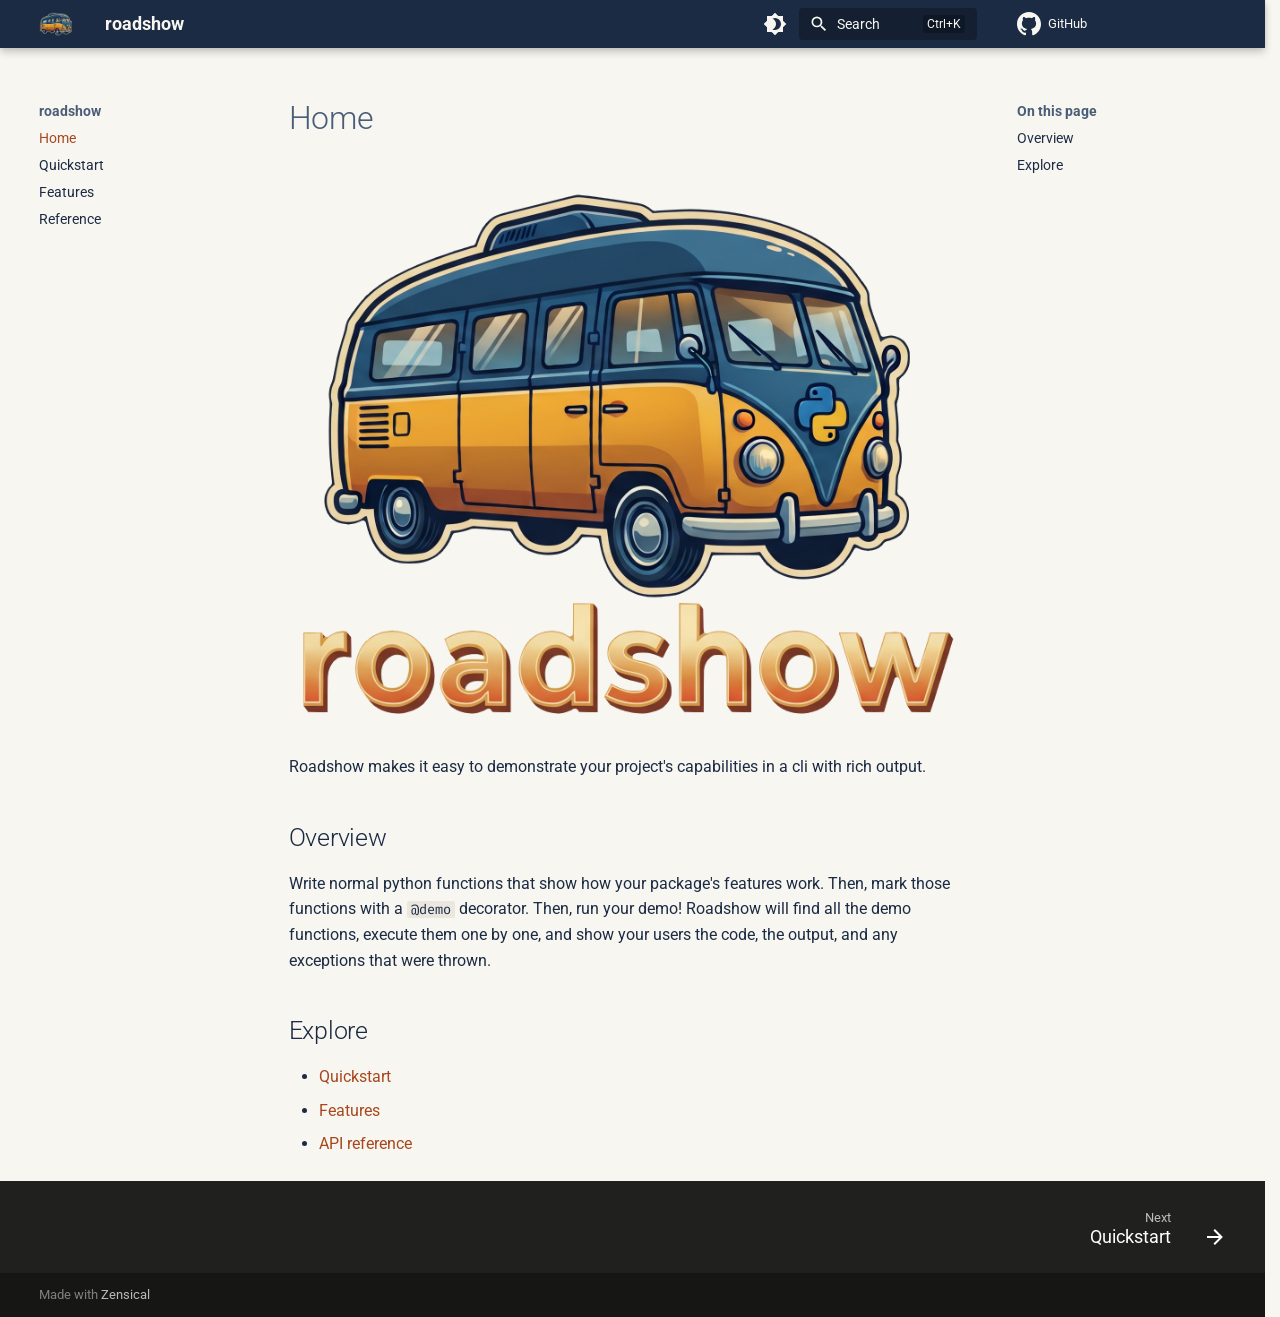
==== index.html @ 5886b79b "deploy: 480dda4682e897aea0e23985743bbe491a80ea1a" ====
<!doctype html>
<html lang="en" class="no-js">
  <head>
    
      <meta charset="utf-8">
      <meta name="viewport" content="width=device-width,initial-scale=1">
      
      
      
        <link rel="canonical" href="http://dusktreader.github.io/roadshow/">
      
      
      
      
        <link rel="next" href="./quickstart/">
      
      
        
      
      
      <link rel="icon" href="./static/roadshow-icon.png">
      <meta name="generator" content="zensical-0.1.0">
    
    
      
        <title>Home - roadshow</title>
      
    
    
      
        
      
      <link rel="stylesheet" href="./assets/stylesheets/classic/main.94dd801d.min.css">
      
        
          
        
        <link rel="stylesheet" href="./assets/stylesheets/classic/palette.813d4b3f.min.css">
      
      


    
    
      
    
    
      
        
        
        <link rel="preconnect" href="https://fonts.gstatic.com" crossorigin>
        <link rel="stylesheet" href="https://fonts.googleapis.com/css?family=Roboto:300,300i,400,400i,500,500i,700,700i%7CFira+Code:400,400i,700,700i&amp;display=fallback">
        <style>:root{--md-text-font:"Roboto";--md-code-font:"Fira Code"}</style>
      
    
    
      <link rel="stylesheet" href="./static/roadshow-theme.css">
    
    <script>__md_scope=new URL(".",location),__md_scope.pathname.endsWith("/")||(__md_scope=new URL(__md_scope.pathname+"/",location)),__md_hash=e=>[...e].reduce(((e,t)=>(e<<5)-e+t.charCodeAt(0)),0),__md_get=(e,t=localStorage,_=__md_scope)=>JSON.parse(t.getItem(_.pathname+"."+e)),__md_set=(e,t,_=localStorage,a=__md_scope)=>{try{_.setItem(a.pathname+"."+e,JSON.stringify(t))}catch(e){}},document.documentElement.setAttribute("data-platform",navigator.platform)</script>
    
      

    
    
  </head>
  
  
    
    
      
    
    
    
    
    <body dir="ltr" data-md-color-scheme="default" data-md-color-primary="custom" data-md-color-accent="custom">
  
    
    <input class="md-toggle" data-md-toggle="drawer" type="checkbox" id="__drawer" autocomplete="off">
    <input class="md-toggle" data-md-toggle="search" type="checkbox" id="__search" autocomplete="off">
    <label class="md-overlay" for="__drawer" aria-hidden="true"></label>
    <div data-md-component="skip">
      <a href="#__skip" class="md-skip">
        Skip to content
      </a>
    </div>
    <div data-md-component="announce">
      
    </div>
    
    
      

  

<header class="md-header md-header--shadow" data-md-component="header">
  <nav class="md-header__inner md-grid" aria-label="Header">
    <a href="" title="roadshow" class="md-header__button md-logo" aria-label="roadshow" data-md-component="logo">
      
  <img src="./static/roadshow-icon.png" alt="roadshow">

    </a>
    <label class="md-header__button md-icon" for="__drawer">
      
      <svg xmlns="http://www.w3.org/2000/svg" viewBox="0 0 24 24"><path d="M3 6h18v2H3zm0 5h18v2H3zm0 5h18v2H3z"/></svg>
      <span class="md-visually-hidden">Navigation</span>
    </label>
    <div class="md-header__title" data-md-component="header-title">
      <div class="md-header__ellipsis">
        <div class="md-header__topic">
          <span class="md-ellipsis">
            roadshow
          </span>
        </div>
        <div class="md-header__topic" data-md-component="header-topic">
          <span class="md-ellipsis">
            
              Home
            
          </span>
        </div>
      </div>
    </div>
    
      
        <form class="md-header__option" data-md-component="palette">
  
    
    
    
    <input class="md-option" data-md-color-media="(prefers-color-scheme: light)" data-md-color-scheme="default" data-md-color-primary="custom" data-md-color-accent="custom"  aria-label="Switch to dark mode"  type="radio" name="__palette" id="__palette_0">
    
      <label class="md-header__button md-icon" title="Switch to dark mode" for="__palette_1" hidden>
        <svg xmlns="http://www.w3.org/2000/svg" viewBox="0 0 24 24"><path d="M12 18c-.89 0-1.74-.2-2.5-.55C11.56 16.5 13 14.42 13 12s-1.44-4.5-3.5-5.45C10.26 6.2 11.11 6 12 6a6 6 0 0 1 6 6 6 6 0 0 1-6 6m8-9.31V4h-4.69L12 .69 8.69 4H4v4.69L.69 12 4 15.31V20h4.69L12 23.31 15.31 20H20v-4.69L23.31 12z"/></svg>
      </label>
    
  
    
    
    
    <input class="md-option" data-md-color-media="(prefers-color-scheme: dark)" data-md-color-scheme="slate" data-md-color-primary="custom" data-md-color-accent="custom"  aria-label="Switch to light mode"  type="radio" name="__palette" id="__palette_1">
    
      <label class="md-header__button md-icon" title="Switch to light mode" for="__palette_0" hidden>
        <svg xmlns="http://www.w3.org/2000/svg" viewBox="0 0 24 24"><path d="M12 8a4 4 0 0 0-4 4 4 4 0 0 0 4 4 4 4 0 0 0 4-4 4 4 0 0 0-4-4m0 10a6 6 0 0 1-6-6 6 6 0 0 1 6-6 6 6 0 0 1 6 6 6 6 0 0 1-6 6m8-9.31V4h-4.69L12 .69 8.69 4H4v4.69L.69 12 4 15.31V20h4.69L12 23.31 15.31 20H20v-4.69L23.31 12z"/></svg>
      </label>
    
  
</form>
      
    
    
      <script>var palette=__md_get("__palette");if(palette&&palette.color){if("(prefers-color-scheme)"===palette.color.media){var media=matchMedia("(prefers-color-scheme: light)"),input=document.querySelector(media.matches?"[data-md-color-media='(prefers-color-scheme: light)']":"[data-md-color-media='(prefers-color-scheme: dark)']");palette.color.media=input.getAttribute("data-md-color-media"),palette.color.scheme=input.getAttribute("data-md-color-scheme"),palette.color.primary=input.getAttribute("data-md-color-primary"),palette.color.accent=input.getAttribute("data-md-color-accent")}for(var[key,value]of Object.entries(palette.color))document.body.setAttribute("data-md-color-"+key,value)}</script>
    
    
    
      
      
        <label class="md-header__button md-icon" for="__search">
          
          <svg xmlns="http://www.w3.org/2000/svg" viewBox="0 0 24 24"><path d="M9.5 3A6.5 6.5 0 0 1 16 9.5c0 1.61-.59 3.09-1.56 4.23l.27.27h.79l5 5-1.5 1.5-5-5v-.79l-.27-.27A6.52 6.52 0 0 1 9.5 16 6.5 6.5 0 0 1 3 9.5 6.5 6.5 0 0 1 9.5 3m0 2C7 5 5 7 5 9.5S7 14 9.5 14 14 12 14 9.5 12 5 9.5 5"/></svg>
          <span class="md-visually-hidden">Search</span>
        </label>
        <div class="md-search" data-md-component="search" role="dialog" aria-label="Search">
  <button type="button" class="md-search__button">
    Search
  </button>
</div>
      
    
    <div class="md-header__source">
      
        <a href="https://github.com/dusktreader/roadshow" title="Go to repository" class="md-source" data-md-component="source">
  <div class="md-source__icon md-icon">
    
    <svg xmlns="http://www.w3.org/2000/svg" viewBox="0 0 512 512"><!--! Font Awesome Free 7.3.1 by @fontawesome - https://fontawesome.com License - https://fontawesome.com/license/free (Icons: CC BY 4.0, Fonts: SIL OFL 1.1, Code: MIT License) Copyright 2026 Fonticons, Inc.--><path fill="currentColor" d="M216.5 362.5c-66-8-112.5-55.5-112.5-117 0-25 9-52 24-70-6.5-16.5-5.5-51.5 2-66 20-2.5 47 8 63 22.5 19-6 39-9 63.5-9s44.5 3 62.5 8.5c15.5-14 43-24.5 63-22 7 13.5 8 48.5 1.5 65.5 16 19 24.5 44.5 24.5 70.5 0 61.5-46.5 108-113.5 116.5 17 11 28.5 35 28.5 62.5v52c0 15 12.5 23.5 27.5 17.5C441 459.5 512 369 512 257 512 115.5 397 0 255.5 0S0 115.5 0 257c0 111 70.5 203 165.5 237.5 13.5 5 26.5-4 26.5-17.5v-40c-7 3-16 5-24 5-33 0-52.5-18-66.5-51.5-5.5-13.5-11.5-21.5-23-23-6-.5-8-3-8-6 0-6 10-10.5 20-10.5 14.5 0 27 9 40 27.5 10 14.5 20.5 21 33 21s20.5-4.5 32-16c8.5-8.5 15-16 21-21"/></svg>
  </div>
  <div class="md-source__repository">
    GitHub
  </div>
</a>
      
    </div>
  </nav>
  
</header>
    
    <div class="md-container" data-md-component="container">
      
      
        
          
        
      
      <main class="md-main" data-md-component="main">
        <div class="md-main__inner md-grid">
          
            
              
              <div class="md-sidebar md-sidebar--primary" data-md-component="sidebar" data-md-type="navigation" >
                <div class="md-sidebar__scrollwrap">
                  <div class="md-sidebar__inner">
                    



<nav class="md-nav md-nav--primary" aria-label="Navigation" data-md-level="0">
  <label class="md-nav__title" for="__drawer">
    <a href="" title="roadshow" class="md-nav__button md-logo" aria-label="roadshow" data-md-component="logo">
      
  <img src="./static/roadshow-icon.png" alt="roadshow">

    </a>
    roadshow
  </label>
  
    <div class="md-nav__source">
      <a href="https://github.com/dusktreader/roadshow" title="Go to repository" class="md-source" data-md-component="source">
  <div class="md-source__icon md-icon">
    
    <svg xmlns="http://www.w3.org/2000/svg" viewBox="0 0 512 512"><!--! Font Awesome Free 7.3.1 by @fontawesome - https://fontawesome.com License - https://fontawesome.com/license/free (Icons: CC BY 4.0, Fonts: SIL OFL 1.1, Code: MIT License) Copyright 2026 Fonticons, Inc.--><path fill="currentColor" d="M216.5 362.5c-66-8-112.5-55.5-112.5-117 0-25 9-52 24-70-6.5-16.5-5.5-51.5 2-66 20-2.5 47 8 63 22.5 19-6 39-9 63.5-9s44.5 3 62.5 8.5c15.5-14 43-24.5 63-22 7 13.5 8 48.5 1.5 65.5 16 19 24.5 44.5 24.5 70.5 0 61.5-46.5 108-113.5 116.5 17 11 28.5 35 28.5 62.5v52c0 15 12.5 23.5 27.5 17.5C441 459.5 512 369 512 257 512 115.5 397 0 255.5 0S0 115.5 0 257c0 111 70.5 203 165.5 237.5 13.5 5 26.5-4 26.5-17.5v-40c-7 3-16 5-24 5-33 0-52.5-18-66.5-51.5-5.5-13.5-11.5-21.5-23-23-6-.5-8-3-8-6 0-6 10-10.5 20-10.5 14.5 0 27 9 40 27.5 10 14.5 20.5 21 33 21s20.5-4.5 32-16c8.5-8.5 15-16 21-21"/></svg>
  </div>
  <div class="md-source__repository">
    GitHub
  </div>
</a>
    </div>
  
  <ul class="md-nav__list" data-md-scrollfix>
    
      
      
  
  
    
  
  
  
    <li class="md-nav__item md-nav__item--active">
      
      
        <input class="md-nav__toggle md-toggle" type="checkbox" id="__toc">
      
      
      
      
        <label class="md-nav__link md-nav__link--active" for="__toc">
          
  
  
  <span class="md-ellipsis">
    
  
  Home

    
  </span>
  
  

          <span class="md-nav__icon md-icon"></span>
        </label>
      
      <a href="" class="md-nav__link md-nav__link--active">
        
  
  
  <span class="md-ellipsis">
    
  
  Home

    
  </span>
  
  

      </a>
      
        


<nav class="md-nav md-nav--secondary" aria-label="On this page">
  
  
  
  
    <label class="md-nav__title" for="__toc">
      <span class="md-nav__icon md-icon"></span>
      On this page
    </label>
    <ul class="md-nav__list" data-md-component="toc" data-md-scrollfix>
      
        <li class="md-nav__item">
  <a href="#overview" class="md-nav__link">
    <span class="md-ellipsis">
      <span class="md-typeset">
        Overview
      </span>
    </span>
  </a>
  
</li>
      
        <li class="md-nav__item">
  <a href="#explore" class="md-nav__link">
    <span class="md-ellipsis">
      <span class="md-typeset">
        Explore
      </span>
    </span>
  </a>
  
</li>
      
    </ul>
  
</nav>
      
    </li>
  

    
      
      
  
  
  
  
    <li class="md-nav__item">
      <a href="./quickstart/" class="md-nav__link">
        
  
  
  <span class="md-ellipsis">
    
  
  Quickstart

    
  </span>
  
  

      </a>
    </li>
  

    
      
      
  
  
  
  
    <li class="md-nav__item">
      <a href="./features/" class="md-nav__link">
        
  
  
  <span class="md-ellipsis">
    
  
  Features

    
  </span>
  
  

      </a>
    </li>
  

    
      
      
  
  
  
  
    <li class="md-nav__item">
      <a href="./reference/" class="md-nav__link">
        
  
  
  <span class="md-ellipsis">
    
  
  Reference

    
  </span>
  
  

      </a>
    </li>
  

    
  </ul>
</nav>
                  </div>
                </div>
              </div>
            
            
              
              <div class="md-sidebar md-sidebar--secondary" data-md-component="sidebar" data-md-type="toc" >
                <div class="md-sidebar__scrollwrap">
                  
                  <div class="md-sidebar__inner">
                    


<nav class="md-nav md-nav--secondary" aria-label="On this page">
  
  
  
  
    <label class="md-nav__title" for="__toc">
      <span class="md-nav__icon md-icon"></span>
      On this page
    </label>
    <ul class="md-nav__list" data-md-component="toc" data-md-scrollfix>
      
        <li class="md-nav__item">
  <a href="#overview" class="md-nav__link">
    <span class="md-ellipsis">
      <span class="md-typeset">
        Overview
      </span>
    </span>
  </a>
  
</li>
      
        <li class="md-nav__item">
  <a href="#explore" class="md-nav__link">
    <span class="md-ellipsis">
      <span class="md-typeset">
        Explore
      </span>
    </span>
  </a>
  
</li>
      
    </ul>
  
</nav>
                  </div>
                </div>
              </div>
            
          
          
            <div class="md-content" data-md-component="content">
              
              <article class="md-content__inner md-typeset">
                <a id="__skip" tabindex="-1"></a>
                
                  

  
  


  <h1>Home</h1>

<p><img alt="roadshow-logo" src="static/roadshow-text.png" /></p>
<p>Roadshow makes it easy to demonstrate your project's capabilities in a cli with rich output.</p>
<h2 id="overview">Overview</h2>
<p>Write normal python functions that show how your package's features work. Then, mark those functions with a <code>@demo</code>
decorator. Then, run your demo! Roadshow will find all the demo functions, execute them one by one, and show your users
the code, the output, and any exceptions that were thrown.</p>
<h2 id="explore">Explore</h2>
<ul>
<li><a href="quickstart/">Quickstart</a></li>
<li><a href="features/">Features</a></li>
<li><a href="reference/">API reference</a></li>
</ul>














                
              </article>
            </div>
          
          
<script>var target=document.getElementById(location.hash.slice(1));target&&target.name&&(target.checked=target.name.startsWith("__tabbed_"))</script>
        </div>
        
      </main>
      
        <footer class="md-footer">
  
    
      
      <nav class="md-footer__inner md-grid" aria-label="Footer" >
        
        
          
          <a href="./quickstart/" class="md-footer__link md-footer__link--next" aria-label="Next: Quickstart">
            <div class="md-footer__title">
              <span class="md-footer__direction">
                Next
              </span>
              <div class="md-ellipsis">
                Quickstart
              </div>
            </div>
            <div class="md-footer__button md-icon">
              
              <svg xmlns="http://www.w3.org/2000/svg" viewBox="0 0 24 24"><path d="M4 11v2h12l-5.5 5.5 1.42 1.42L19.84 12l-7.92-7.92L10.5 5.5 16 11z"/></svg>
            </div>
          </a>
        
      </nav>
    
  
  <div class="md-footer-meta md-typeset">
    <div class="md-footer-meta__inner md-grid">
      <div class="md-copyright">
  
  
    Made with
    <a href="https://zensical.org/" target="_blank" rel="noopener">
      Zensical
    </a>
  
</div>
      
    </div>
  </div>
</footer>
      
    </div>
    <div class="md-dialog" data-md-component="dialog" role="status" aria-atomic="true">
      <div class="md-dialog__inner md-typeset"></div>
    </div>
    
    
    
      
      
      
      
        
        
      <script id="__config" type="application/json">{"annotate":null,"base":".","features":["navigation.expand","navigation.footer","navigation.tracking","content.code.copy"],"redirect":null,"search":"./assets/javascripts/workers/search.719e0d91.min.js","tags":null,"translations":{"clipboard.copied":"Copied to clipboard","clipboard.copy":"Copy to clipboard","clipboard.error":"Could not copy to clipboard","search.result.more.one":"1 more on this page","search.result.more.other":"# more on this page","search.result.none":"No matching documents","search.result.one":"1 matching document","search.result.other":"# matching documents","search.result.placeholder":"Type to start searching","search.result.term.missing":"Missing","select.version":"Select version"},"version":null}</script>
    
    
      <script src="./assets/javascripts/bundle.d31f0ffa.min.js"></script>
      
    
  </body>
</html>
---- assets/stylesheets/classic/main.94dd801d.min.css ----
@charset "UTF-8";html{box-sizing:border-box;-webkit-text-size-adjust:none;-moz-text-size-adjust:none;text-size-adjust:none}*,:after,:before{box-sizing:inherit}@media(prefers-reduced-motion){*,:after,:before{transition:none!important}}body{margin:0;-webkit-font-smoothing:antialiased;-moz-osx-font-smoothing:grayscale;--md-text-font-family:var(--md-text-font, _),
    -apple-system, BlinkMacSystemFont, Helvetica, Arial, sans-serif;--md-code-font-family:var(--md-code-font, _),
    SFMono-Regular, Consolas, Menlo, monospace}.md-typeset code:not(.focus-visible),a,button,input,label{-webkit-tap-highlight-color:transparent}a{color:inherit;text-decoration:none}hr{box-sizing:initial;display:block;height:.05rem;padding:0;overflow:visible;border:0}small{font-size:80%}sub,sup{line-height:1em}img{border-style:none}table{border-spacing:0;border-collapse:initial}td,th{font-weight:400;vertical-align:top}button{padding:0;margin:0;font-family:inherit;font-size:inherit;background:#0000;border:0}input{border:0;outline:none}:root{--md-primary-fg-color:#4051b5;--md-primary-fg-color--light:#5d6cc0;--md-primary-fg-color--dark:#303fa1;--md-primary-bg-color:#fff;--md-primary-bg-color--light:#ffffffb3;--md-accent-fg-color:#526cfe;--md-accent-fg-color--transparent:#526cfe1a;--md-accent-bg-color:#fff;--md-accent-bg-color--light:#ffffffb3;--md-typeset-table-sort-icon:url("data:image/svg+xml;charset=utf-8,<svg xmlns='http://www.w3.org/2000/svg' viewBox='0 0 24 24'><path d='m18 21-4-4h3V7h-3l4-4 4 4h-3v10h3M2 19v-2h10v2M2 13v-2h7v2M2 7V5h4v2z'/></svg>");--md-typeset-table-sort-icon--asc:url("data:image/svg+xml;charset=utf-8,<svg xmlns='http://www.w3.org/2000/svg' viewBox='0 0 24 24'><path d='M19 17h3l-4 4-4-4h3V3h2M2 17h10v2H2M6 5v2H2V5m0 6h7v2H2z'/></svg>");--md-typeset-table-sort-icon--desc:url("data:image/svg+xml;charset=utf-8,<svg xmlns='http://www.w3.org/2000/svg' viewBox='0 0 24 24'><path d='M19 7h3l-4-4-4 4h3v14h2M2 17h10v2H2M6 5v2H2V5m0 6h7v2H2z'/></svg>")}[data-md-color-scheme=default]{color-scheme:light}[data-md-color-scheme=default] img[src$="#gh-dark-mode-only"],[data-md-color-scheme=default] img[src$="#only-dark"]{display:none}:root,[data-md-color-scheme=default]{--md-hue:225deg;--md-default-fg-color:#000000de;--md-default-fg-color--light:#0000008a;--md-default-fg-color--lighter:#00000052;--md-default-fg-color--lightest:#00000012;--md-default-bg-color:#fff;--md-default-bg-color--light:#ffffffb3;--md-default-bg-color--lighter:#ffffff4d;--md-default-bg-color--lightest:#ffffff1f;--md-code-fg-color:#36464e;--md-code-bg-color:#f5f5f5;--md-code-bg-color--light:#f5f5f5b3;--md-code-bg-color--lighter:#f5f5f54d;--md-code-hl-color:#4287ff;--md-code-hl-color--light:#4287ff1a;--md-code-hl-number-color:#d52a2a;--md-code-hl-special-color:#db1457;--md-code-hl-function-color:#a846b9;--md-code-hl-constant-color:#6e59d9;--md-code-hl-keyword-color:#3f6ec6;--md-code-hl-string-color:#1c7d4d;--md-code-hl-name-color:var(--md-code-fg-color);--md-code-hl-operator-color:var(--md-default-fg-color--light);--md-code-hl-punctuation-color:var(--md-default-fg-color--light);--md-code-hl-comment-color:var(--md-default-fg-color--light);--md-code-hl-generic-color:var(--md-default-fg-color--light);--md-code-hl-variable-color:var(--md-default-fg-color--light);--md-typeset-color:var(--md-default-fg-color);--md-typeset-a-color:var(--md-primary-fg-color);--md-typeset-del-color:#f5503d26;--md-typeset-ins-color:#0bd57026;--md-typeset-kbd-color:#fafafa;--md-typeset-kbd-accent-color:#fff;--md-typeset-kbd-border-color:#b8b8b8;--md-typeset-mark-color:#ffff0080;--md-typeset-table-color:#0000001f;--md-typeset-table-color--light:#00000009;--md-admonition-fg-color:var(--md-default-fg-color);--md-admonition-bg-color:var(--md-default-bg-color);--md-warning-fg-color:#000000de;--md-warning-bg-color:#ff9;--md-footer-fg-color:#fff;--md-footer-fg-color--light:#ffffffb3;--md-footer-fg-color--lighter:#ffffff73;--md-footer-bg-color:#000000de;--md-footer-bg-color--dark:#00000052;--md-shadow-z1:0 0.2rem 0.5rem #0000000d,
    0 0 0.05rem #0000001a;--md-shadow-z2:0 0.2rem 0.5rem #0000001a,
    0 0 0.05rem #00000040;--md-shadow-z3:0 0.2rem 0.5rem #0003,
    0 0 0.05rem #00000059;--color-foreground:0 0 0;--color-background:255 255 255;--color-background-subtle:240 240 240;--color-backdrop:255 255 255}.md-icon svg{display:block;width:1.2rem;height:1.2rem;fill:currentcolor}.md-icon svg.lucide{fill:#0000;stroke:currentcolor}aside,body,input{font-family:var(--md-text-font-family);font-feature-settings:"kern","liga";color:var(--md-typeset-color)}code,kbd,pre{font-family:var(--md-code-font-family);font-feature-settings:"kern"}.md-typeset{font-size:.8rem;line-height:1.6;overflow-wrap:break-word;-webkit-print-color-adjust:exact;color-adjust:exact}@media print{.md-typeset{font-size:.68rem}.md-typeset code,.md-typeset kbd,.md-typeset pre{white-space:pre-wrap}}.md-typeset blockquote,.md-typeset dl,.md-typeset figure,.md-typeset ol,.md-typeset pre,.md-typeset ul{margin-top:1em;margin-bottom:1em}.md-typeset h1{margin:0 0 1.25em;font-size:2em;line-height:1.3;color:var(--md-default-fg-color--light)}.md-typeset h1,.md-typeset h2{font-weight:300;letter-spacing:-.01em}.md-typeset h2{margin:1.6em 0 .64em;font-size:1.5625em;line-height:1.4}.md-typeset h3{margin:1.6em 0 .8em;font-size:1.25em;font-weight:400;line-height:1.5;letter-spacing:-.01em}.md-typeset h2+h3{margin-top:.8em}.md-typeset h4{margin:1em 0;font-weight:700;letter-spacing:-.01em}.md-typeset h5,.md-typeset h6{margin:1.25em 0;font-size:.8em;font-weight:700;color:var(--md-default-fg-color--light);letter-spacing:-.01em}.md-typeset h5{text-transform:uppercase}.md-typeset h5 code{text-transform:none}.md-typeset hr{display:flow-root;margin:1.5em 0;border-bottom:.05rem solid var(--md-default-fg-color--lightest)}.md-typeset a{color:var(--md-typeset-a-color);word-break:break-word}.md-typeset a,.md-typeset a:before{transition:color 125ms}.md-typeset a:focus,.md-typeset a:hover{color:var(--md-accent-fg-color)}.md-typeset a:focus code,.md-typeset a:hover code{color:var(--md-accent-fg-color);background-color:var(--md-accent-fg-color--transparent)}.md-typeset a code{color:var(--md-typeset-a-color)}.md-typeset a.focus-visible{outline-color:var(--md-accent-fg-color);outline-offset:.2rem}.md-typeset code,.md-typeset kbd,.md-typeset pre{font-variant-ligatures:none;color:var(--md-code-fg-color);direction:ltr;transition:background-color 125ms}.md-typeset code{padding:0 .2941176471em;font-size:.85em;word-break:break-word;background-color:var(--md-code-bg-color);border-radius:.1rem;-webkit-box-decoration-break:clone;box-decoration-break:clone;transition:color 125ms,background-color 125ms}.md-typeset code:not(.focus-visible){outline:none}.md-typeset pre{position:relative;display:flow-root;line-height:1.4}.md-typeset pre>code{display:block;padding:.7720588235em 1.1764705882em;margin:0;overflow:auto;word-break:normal;touch-action:auto;scrollbar-color:var(--md-default-fg-color--lighter) #0000;scrollbar-width:thin;outline-color:var(--md-accent-fg-color);box-shadow:none;-webkit-box-decoration-break:slice;box-decoration-break:slice}.md-typeset pre>code:hover{scrollbar-color:var(--md-accent-fg-color) #0000}.md-typeset pre>code::-webkit-scrollbar{width:.2rem;height:.2rem}.md-typeset pre>code::-webkit-scrollbar-thumb{background-color:var(--md-default-fg-color--lighter)}.md-typeset pre>code::-webkit-scrollbar-thumb:hover{background-color:var(--md-accent-fg-color)}.md-typeset kbd{display:inline-block;padding:0 .6666666667em;font-size:.75em;color:var(--md-default-fg-color);word-break:break-word;vertical-align:text-top;background-color:var(--md-typeset-kbd-color);border-radius:.1rem;box-shadow:0 .1rem 0 .05rem var(--md-typeset-kbd-border-color),0 .1rem 0 var(--md-typeset-kbd-border-color),0 -.1rem .2rem var(--md-typeset-kbd-accent-color) inset}.md-typeset mark{color:inherit;word-break:break-word;background-color:var(--md-typeset-mark-color);-webkit-box-decoration-break:clone;box-decoration-break:clone}.md-typeset abbr{text-decoration:none;cursor:help}.md-typeset [data-preview],.md-typeset abbr{border-bottom:.05rem dotted var(--md-default-fg-color--light)}.md-typeset small{opacity:.75}[dir=ltr] .md-typeset sub,[dir=ltr] .md-typeset sup{margin-left:.078125em}[dir=rtl] .md-typeset sub,[dir=rtl] .md-typeset sup{margin-right:.078125em}[dir=ltr] .md-typeset blockquote{padding-left:.6rem;border-left:.2rem solid var(--md-default-fg-color--lighter)}[dir=rtl] .md-typeset blockquote{padding-right:.6rem;border-right:.2rem solid var(--md-default-fg-color--lighter)}.md-typeset blockquote{margin-left:0;margin-right:0;color:var(--md-default-fg-color--light)}.md-typeset ul{list-style-type:disc}.md-typeset ul[type]{list-style-type:revert-layer}[dir=ltr] .md-typeset ol,[dir=ltr] .md-typeset ol li ol,[dir=ltr] .md-typeset ol li ul,[dir=ltr] .md-typeset ul,[dir=ltr] .md-typeset ul li ol,[dir=ltr] .md-typeset ul li ul{margin-left:.625em}[dir=rtl] .md-typeset ol,[dir=rtl] .md-typeset ol li ol,[dir=rtl] .md-typeset ol li ul,[dir=rtl] .md-typeset ul,[dir=rtl] .md-typeset ul li ol,[dir=rtl] .md-typeset ul li ul{margin-right:.625em}.md-typeset ol,.md-typeset ul{padding:0}.md-typeset ol:not([hidden]),.md-typeset ul:not([hidden]){display:flow-root}.md-typeset ol ol,.md-typeset ul ol{list-style-type:lower-alpha}.md-typeset ol ol ol,.md-typeset ul ol ol{list-style-type:lower-roman}.md-typeset ol ol ol ol,.md-typeset ul ol ol ol{list-style-type:upper-alpha}.md-typeset ol ol ol ol ol,.md-typeset ul ol ol ol ol{list-style-type:upper-roman}.md-typeset ol[type],.md-typeset ul[type]{list-style-type:revert-layer}[dir=ltr] .md-typeset ol li,[dir=ltr] .md-typeset ul li{margin-left:1.25em}[dir=rtl] .md-typeset ol li,[dir=rtl] .md-typeset ul li{margin-right:1.25em}.md-typeset ol li,.md-typeset ul li{margin-bottom:.5em}.md-typeset ol li blockquote,.md-typeset ol li p,.md-typeset ul li blockquote,.md-typeset ul li p{margin:.5em 0}.md-typeset ol li:last-child,.md-typeset ul li:last-child{margin-bottom:0}.md-typeset ol li ol,.md-typeset ol li ul,.md-typeset ul li ol,.md-typeset ul li ul{margin-top:.5em;margin-bottom:.5em}[dir=ltr] .md-typeset dd{margin-left:1.875em}[dir=rtl] .md-typeset dd{margin-right:1.875em}.md-typeset dd{margin-top:1em;margin-bottom:1.5em}.md-typeset img,.md-typeset svg,.md-typeset video{max-width:100%;height:auto}.md-typeset img[align=left]{margin:1em 1em 1em 0}.md-typeset img[align=right]{margin:1em 0 1em 1em}.md-typeset img[align]:only-child{margin-top:0}.md-typeset figure{display:flow-root;width:fit-content;max-width:100%;margin:1em auto;text-align:center}.md-typeset figure img{display:block;margin:0 auto}.md-typeset figcaption{max-width:24rem;margin:1em auto;font-style:italic}.md-typeset iframe{max-width:100%}.md-typeset table:not([class]){display:inline-block;max-width:100%;overflow:auto;font-size:.64rem;touch-action:auto;background-color:var(--md-default-bg-color);border:.05rem solid var(--md-typeset-table-color);border-radius:.1rem}@media print{.md-typeset table:not([class]){display:table}}.md-typeset table:not([class])+*{margin-top:1.5em}.md-typeset table:not([class]) td>:first-child,.md-typeset table:not([class]) th>:first-child{margin-top:0}.md-typeset table:not([class]) td>:last-child,.md-typeset table:not([class]) th>:last-child{margin-bottom:0}.md-typeset table:not([class]) td:not([align]),.md-typeset table:not([class]) th:not([align]){text-align:left}[dir=rtl] .md-typeset table:not([class]) td:not([align]),[dir=rtl] .md-typeset table:not([class]) th:not([align]){text-align:right}.md-typeset table:not([class]) th{min-width:5rem;padding:.9375em 1.25em;font-weight:700;vertical-align:top}.md-typeset table:not([class]) td{padding:.9375em 1.25em;vertical-align:top;border-top:.05rem solid var(--md-typeset-table-color)}.md-typeset table:not([class]) tbody tr{transition:background-color 125ms}.md-typeset table:not([class]) tbody tr:hover{background-color:var(--md-typeset-table-color--light);box-shadow:0 .05rem 0 var(--md-default-bg-color) inset}.md-typeset table:not([class]) a{word-break:normal}.md-typeset table th[role=columnheader]{cursor:pointer}[dir=ltr] .md-typeset table th[role=columnheader]:after{margin-left:.5em}[dir=rtl] .md-typeset table th[role=columnheader]:after{margin-right:.5em}.md-typeset table th[role=columnheader]:after{display:inline-block;width:1.2em;height:1.2em;vertical-align:text-bottom;content:"";-webkit-mask-image:var(--md-typeset-table-sort-icon);mask-image:var(--md-typeset-table-sort-icon);-webkit-mask-repeat:no-repeat;mask-repeat:no-repeat;-webkit-mask-size:contain;mask-size:contain;transition:background-color 125ms}.md-typeset table th[role=columnheader]:hover:after{background-color:var(--md-default-fg-color--lighter)}.md-typeset table th[role=columnheader][aria-sort=ascending]:after{background-color:var(--md-default-fg-color--light);-webkit-mask-image:var(--md-typeset-table-sort-icon--asc);mask-image:var(--md-typeset-table-sort-icon--asc)}.md-typeset table th[role=columnheader][aria-sort=descending]:after{background-color:var(--md-default-fg-color--light);-webkit-mask-image:var(--md-typeset-table-sort-icon--desc);mask-image:var(--md-typeset-table-sort-icon--desc)}.md-typeset__scrollwrap{margin:1em -.8rem;overflow-x:auto;touch-action:auto}.md-typeset__table{display:inline-block;padding:0 .8rem;margin-bottom:.5em}@media print{.md-typeset__table{display:block}}html .md-typeset__table table{display:table;width:100%;margin:0;overflow:hidden}@media screen and (max-width:44.984375em){.md-content__inner>pre{margin:1em -.8rem}.md-content__inner>pre code{border-radius:0}}.md-typeset .md-author{position:relative;display:block;flex-shrink:0;width:1.6rem;height:1.6rem;overflow:hidden;border-radius:100%;transition:color 125ms,transform 125ms}.md-typeset .md-author img{display:block}.md-typeset .md-author--more{font-size:.6rem;font-weight:700;line-height:1.6rem;color:var(--md-default-fg-color--lighter);text-align:center;background:var(--md-default-fg-color--lightest)}.md-typeset .md-author--long{width:2.4rem;height:2.4rem}.md-typeset a.md-author{transform:scale(1)}.md-typeset a.md-author img{filter:grayscale(100%) opacity(75%);border-radius:100%;transition:filter 125ms}.md-typeset a.md-author:focus,.md-typeset a.md-author:hover{z-index:1;transform:scale(1.1)}.md-typeset a.md-author:focus img,.md-typeset a.md-author:hover img{filter:grayscale(0)}.md-banner{overflow:auto;color:var(--md-footer-fg-color);background-color:var(--md-footer-bg-color)}@media print{.md-banner{display:none}}.md-banner--warning{color:var(--md-warning-fg-color);background-color:var(--md-warning-bg-color)}.md-banner__inner{padding:0 .8rem;margin:.6rem auto;font-size:.7rem}[dir=ltr] .md-banner__button{float:right}[dir=rtl] .md-banner__button{float:left}.md-banner__button{color:inherit;cursor:pointer;transition:opacity .25s}.no-js .md-banner__button{display:none}.md-banner__button:hover{opacity:.7}html{height:100%;overflow-x:hidden;font-size:125%;scrollbar-gutter:stable}@media screen and (min-width:100em){html{font-size:137.5%}}@media screen and (min-width:125em){html{font-size:150%}}body{position:relative;display:flex;flex-direction:column;width:100%;min-height:100%;font-size:.5rem;background-color:var(--md-default-bg-color)}@media print{body{display:block}}@media screen and (max-width:59.984375em){body[data-md-scrolllock]{position:fixed}}.md-grid{max-width:61rem;margin-left:auto;margin-right:auto}.md-container{display:flex;flex-grow:1;flex-direction:column}@media print{.md-container{display:block}}.md-main{flex-grow:1}.md-main__inner{display:flex;height:100%;margin-top:1.5rem}.md-ellipsis{overflow:hidden;text-overflow:ellipsis}.md-toggle{display:none}.md-option{position:absolute;width:0;height:0;opacity:0}.md-option:checked+label:not([hidden]){display:block}.md-option.focus-visible+label{outline-style:auto;outline-color:var(--md-accent-fg-color)}.md-skip{position:fixed;z-index:-1;padding:.3rem .5rem;margin:.5rem;font-size:.64rem;color:var(--md-default-bg-color);background-color:var(--md-default-fg-color);border-radius:.1rem;outline-color:var(--md-accent-fg-color);opacity:0;transform:translateY(.4rem)}.md-skip:focus{z-index:10;opacity:1;transition:transform .25s cubic-bezier(.4,0,.2,1),opacity 175ms 75ms;transform:translateY(0)}.md-visually-hidden{position:absolute;width:1px;height:1px;margin:-1px;overflow:hidden;clip:rect(0,0,0,0);clip-path:inset(50%);white-space:nowrap;border:0}@page{margin:25mm}:root{--md-clipboard-icon:url("data:image/svg+xml;charset=utf-8,<svg xmlns='http://www.w3.org/2000/svg' viewBox='0 0 24 24'><path d='M19 21H8V7h11m0-2H8a2 2 0 0 0-2 2v14a2 2 0 0 0 2 2h11a2 2 0 0 0 2-2V7a2 2 0 0 0-2-2m-3-4H4a2 2 0 0 0-2 2v14h2V3h12z'/></svg>");--md-code-select-icon:url("data:image/svg+xml;charset=utf-8,<svg xmlns='http://www.w3.org/2000/svg' viewBox='0 0 24 24'><path d='M19 19h-4v2h4c1.1 0 2-.9 2-2v-4h-2m0-12h-4v2h4v4h2V5c0-1.1-.9-2-2-2M5 5h4V3H5c-1.1 0-2 .9-2 2v4h2m0 6H3v4c0 1.1.9 2 2 2h4v-2H5zm2-4h2v2H7zm4 0h2v2h-2zm4 0h2v2h-2zM7 7h2v2H7zm4 0h2v2h-2zm4 0h2v2h-2zm-8 8h2v2H7zm4 0h2v2h-2zm4 0h2v2h-2z'/></svg>");--md-code-copy-icon:url("data:image/svg+xml;charset=utf-8,<svg xmlns='http://www.w3.org/2000/svg' viewBox='0 0 24 24'><path d='M19 21H8V7h11m0-2H8a2 2 0 0 0-2 2v14a2 2 0 0 0 2 2h11a2 2 0 0 0 2-2V7a2 2 0 0 0-2-2m-3-4H4a2 2 0 0 0-2 2v14h2V3h12z'/></svg>")}.md-clipboard{z-index:1;width:1.5em;height:1.5em;color:var(--md-default-fg-color--lightest);cursor:pointer;border-radius:.1rem;outline-color:var(--md-accent-fg-color);outline-offset:.1rem;transition:color .25s}@media print{.md-clipboard{display:none}}.md-clipboard:not(.focus-visible){outline:none;-webkit-tap-highlight-color:transparent}:hover>.md-clipboard{color:var(--md-default-fg-color--light)}.md-clipboard:focus,.md-clipboard:hover{color:var(--md-accent-fg-color)}.md-clipboard:after{display:block;width:1.125em;height:1.125em;margin:0 auto;content:"";background-color:currentcolor;-webkit-mask-image:var(--md-clipboard-icon);mask-image:var(--md-clipboard-icon);-webkit-mask-repeat:no-repeat;mask-repeat:no-repeat;-webkit-mask-position:center;mask-position:center;-webkit-mask-size:contain;mask-size:contain}.md-clipboard--inline{cursor:pointer}.md-clipboard--inline code{transition:color .25s,background-color .25s}.md-clipboard--inline:focus code,.md-clipboard--inline:hover code{color:var(--md-accent-fg-color);background-color:var(--md-accent-fg-color--transparent)}.md-typeset .md-code__content{display:grid}.md-code__nav{position:absolute;top:.25em;right:.25em;z-index:1;display:flex;gap:.2rem;padding:.2rem;background-color:var(--md-code-bg-color--lighter);border-radius:.1rem;transition:background-color .25s}:hover>.md-code__nav{background-color:var(--md-code-bg-color--light)}.md-code__button{display:block;width:1.5em;height:1.5em;color:var(--md-default-fg-color--lightest);cursor:pointer;outline-color:var(--md-accent-fg-color);outline-offset:.1rem;transition:color .25s}:hover>*>.md-code__button{color:var(--md-default-fg-color--light)}.md-code__button.focus-visible,.md-code__button:hover{color:var(--md-accent-fg-color)}.md-code__button--active{color:var(--md-default-fg-color)!important}.md-code__button:after{display:block;width:1.125em;height:1.125em;margin:0 auto;content:"";background-color:currentcolor;-webkit-mask-repeat:no-repeat;mask-repeat:no-repeat;-webkit-mask-position:center;mask-position:center;-webkit-mask-size:contain;mask-size:contain}.md-code__button[data-md-type=select]:after{-webkit-mask-image:var(--md-code-select-icon);mask-image:var(--md-code-select-icon)}.md-code__button[data-md-type=copy]:after{-webkit-mask-image:var(--md-code-copy-icon);mask-image:var(--md-code-copy-icon)}@keyframes consent{0%{opacity:0;transform:translateY(100%)}to{opacity:1;transform:translateY(0)}}@keyframes overlay{0%{opacity:0}to{opacity:1}}.md-consent__overlay{position:fixed;top:0;z-index:5;width:100%;height:100%;background-color:#0000008a;-webkit-backdrop-filter:blur(.1rem);backdrop-filter:blur(.1rem);opacity:1;animation:overlay .25s both}.md-consent__inner{position:fixed;bottom:0;z-index:5;width:100%;max-height:100%;padding:0;overflow:auto;background-color:var(--md-default-bg-color);border:0;border-radius:.1rem;box-shadow:0 0 .2rem #0000001a,0 .2rem .4rem #0003;animation:consent .5s cubic-bezier(.1,.7,.1,1) both}.md-consent__form{padding:.8rem}.md-consent__settings{display:none;margin:1em 0}input:checked+.md-consent__settings{display:block}.md-consent__controls{margin-bottom:.8rem}.md-typeset .md-consent__controls .md-button{display:inline}@media screen and (max-width:44.984375em){.md-typeset .md-consent__controls .md-button{display:block;width:100%;margin-top:.4rem;text-align:center}}.md-consent label{cursor:pointer}.md-content{flex-grow:1;min-width:0}.md-content__inner{padding-top:.6rem;margin:0 .8rem 1.2rem}@media screen and (min-width:76.25em){[dir=ltr] .md-sidebar--primary:not([hidden])~.md-content>.md-content__inner,[dir=rtl] .md-sidebar--secondary:not([hidden])~.md-content>.md-content__inner{margin-left:1.2rem}[dir=ltr] .md-sidebar--secondary:not([hidden])~.md-content>.md-content__inner,[dir=rtl] .md-sidebar--primary:not([hidden])~.md-content>.md-content__inner{margin-right:1.2rem}}.md-content__inner:before{display:block;height:.4rem;content:""}.md-content__inner>:last-child{margin-bottom:0}.no-js .md-content__button[data-md-copy-url]{display:none}.md-content__button[data-md-copy-url]:disabled{cursor:wait;opacity:.5}[dir=ltr] .md-content__button{float:right;margin-left:.4rem}[dir=rtl] .md-content__button{float:left;margin-right:.4rem}.md-content__button{padding:0;margin:.4rem 0}@media print{.md-content__button{display:none}}.md-typeset .md-content__button{color:var(--md-default-fg-color--lighter)}.md-content__button svg{display:inline;vertical-align:top}[dir=rtl] .md-content__button svg{transform:scaleX(-1)}.md-content__button svg.lucide{fill:#0000;stroke:currentcolor}.md-typeset .zensical-draft-marker{display:table;padding:.2rem .6rem;margin-bottom:.8rem;font-size:.6rem;font-weight:700;line-height:1.5;letter-spacing:.05em;color:#fff;background-color:#c62828;border-radius:49.95rem}[dir=ltr] .md-dialog{right:.8rem}[dir=rtl] .md-dialog{left:.8rem}.md-dialog{position:fixed;bottom:.8rem;z-index:4;min-width:11.1rem;padding:.4rem .6rem;pointer-events:none;background-color:var(--md-default-fg-color);border-radius:.1rem;box-shadow:var(--md-shadow-z3);opacity:0;transition:transform 0s .4s,opacity .4s;transform:translateY(100%)}@media print{.md-dialog{display:none}}.md-dialog--active{pointer-events:auto;opacity:1;transition:transform .4s cubic-bezier(.075,.85,.175,1),opacity .4s;transform:translateY(0)}.md-dialog__inner{font-size:.7rem;color:var(--md-default-bg-color)}.md-feedback{margin:2em 0 1em;text-align:center}.md-feedback fieldset{padding:0;margin:0;border:none}.md-feedback__title{margin:1em auto;font-weight:700}.md-feedback__inner{position:relative}.md-feedback__list{position:relative;display:flex;flex-wrap:wrap;place-content:baseline center}.md-feedback__list:hover .md-icon:not(:disabled){color:var(--md-default-fg-color--lighter)}:disabled .md-feedback__list{min-height:1.8rem}.md-feedback__icon{flex-shrink:0;margin:0 .1rem;color:var(--md-default-fg-color--light);cursor:pointer;transition:color 125ms}.md-feedback__icon:not(:disabled).md-icon:hover{color:var(--md-accent-fg-color)}.md-feedback__icon:disabled{color:var(--md-default-fg-color--lightest);pointer-events:none}.md-feedback__note{position:relative;opacity:0;transition:transform .4s cubic-bezier(.1,.7,.1,1),opacity .15s;transform:translateY(.4rem)}.md-feedback__note>*{max-width:16rem;margin:0 auto}:disabled .md-feedback__note{opacity:1;transform:translateY(0)}@media print{.md-feedback,.md-footer{display:none}}.md-footer{color:var(--md-footer-fg-color);background-color:var(--md-footer-bg-color)}.md-footer__inner{justify-content:space-between;padding:.2rem;overflow:auto}.md-footer__inner:not([hidden]){display:flex}.md-footer__link{display:flex;flex-grow:.01;align-items:end;max-width:100%;margin-top:1rem;margin-bottom:.4rem;overflow:hidden;outline-color:var(--md-accent-fg-color);transition:opacity .25s}.md-footer__link:focus,.md-footer__link:hover{opacity:.7}[dir=rtl] .md-footer__link svg{transform:scaleX(-1)}@media screen and (max-width:44.984375em){.md-footer__link--prev{flex-shrink:0}.md-footer__link--prev .md-footer__title{display:none}}[dir=ltr] .md-footer__link--next{margin-left:auto}.md-footer__link--next{text-align:right}[dir=rtl] .md-footer__link--next{margin-right:auto;text-align:left}.md-footer__title{flex-grow:1;max-width:calc(100% - 2.4rem);padding:0 1rem;margin-bottom:.7rem;font-size:.9rem;white-space:nowrap}.md-footer__button{padding:.4rem;margin:.2rem}.md-footer__direction{font-size:.64rem;opacity:.7}.md-footer-meta{background-color:var(--md-footer-bg-color--dark)}.md-footer-meta__inner{display:flex;flex-wrap:wrap;justify-content:space-between;padding:.2rem}html .md-footer-meta.md-typeset a{color:var(--md-footer-fg-color--light)}html .md-footer-meta.md-typeset a:focus,html .md-footer-meta.md-typeset a:hover{color:var(--md-footer-fg-color)}.md-copyright{width:100%;padding:.4rem 0;margin:auto .6rem;font-size:.64rem;color:var(--md-footer-fg-color--lighter)}.md-copyright__highlight{color:var(--md-footer-fg-color--light)}.md-social{display:inline-flex;gap:.2rem;padding:.2rem 0 .6rem;margin:0 .4rem}@media screen and (min-width:45em){.md-copyright{width:auto}.md-social{padding:.6rem 0}}.md-social__link{display:inline-block;width:1.6rem;height:1.6rem;text-align:center}.md-social__link:before{line-height:1.9}.md-social__link svg{max-height:.8rem;vertical-align:-25%;fill:currentcolor}.md-social__link svg.lucide{fill:#0000;stroke:currentcolor}.md-typeset .md-button{display:inline-block;padding:.625em 2em;font-weight:700;color:var(--md-primary-fg-color);cursor:pointer;border:.1rem solid;border-radius:.1rem;transition:color 125ms,background-color 125ms,border-color 125ms}.md-typeset .md-button--primary{color:var(--md-primary-bg-color);background-color:var(--md-primary-fg-color);border-color:var(--md-primary-fg-color)}.md-typeset .md-button:focus,.md-typeset .md-button:hover{color:var(--md-accent-bg-color);background-color:var(--md-accent-fg-color);border-color:var(--md-accent-fg-color)}[dir=ltr] .md-typeset .md-input,[dir=rtl] .md-typeset .md-input{border-top-left-radius:.1rem}[dir=ltr] .md-typeset .md-input,[dir=rtl] .md-typeset .md-input{border-top-right-radius:.1rem}.md-typeset .md-input{height:1.8rem;padding:0 .6rem;font-size:.8rem;border-bottom:.1rem solid var(--md-default-fg-color--lighter);box-shadow:var(--md-shadow-z1);transition:border .25s,box-shadow .25s}.md-typeset .md-input:focus,.md-typeset .md-input:hover{border-bottom-color:var(--md-accent-fg-color);box-shadow:var(--md-shadow-z2)}.md-typeset .md-input--stretch{width:100%}.md-header{position:sticky;left:0;right:0;top:0;z-index:4;display:block;color:var(--md-primary-bg-color);background-color:var(--md-primary-fg-color);box-shadow:0 0 .2rem #0000,0 .2rem .4rem #0000}@media print{.md-header{display:none}}.md-header[hidden]{transition:transform .25s cubic-bezier(.8,0,.6,1),box-shadow .25s;transform:translateY(-100%)}.md-header--shadow{box-shadow:0 0 .2rem #0000001a,0 .2rem .4rem #0003;transition:transform .25s cubic-bezier(.1,.7,.1,1),box-shadow .25s}.md-header__inner{display:flex;align-items:center;padding:0 .2rem}.md-header__button{position:relative;z-index:1;padding:.4rem;margin:.2rem;color:currentcolor;vertical-align:middle;cursor:pointer;outline-color:var(--md-accent-fg-color);transition:opacity .25s}.md-header__button:hover{opacity:.7}.md-header__button:not([hidden]){display:inline-block}.md-header__button:not(.focus-visible){outline:none;-webkit-tap-highlight-color:transparent}.md-header__button.md-logo{padding:.4rem;margin:.2rem}@media screen and (max-width:76.234375em){.md-header__button.md-logo{display:none}}.md-header__button.md-logo img,.md-header__button.md-logo svg{display:block;width:auto;height:1.2rem;fill:currentcolor}@media screen and (min-width:60em){.md-header__button[for=__search]{display:none}}.no-js .md-header__button[for=__search]{display:none}[dir=rtl] .md-header__button[for=__search] svg{transform:scaleX(-1)}@media screen and (min-width:76.25em){.md-header__button[for=__drawer]{display:none}}.md-header__topic{position:absolute;display:flex;max-width:100%;white-space:nowrap;transition:transform .4s cubic-bezier(.1,.7,.1,1),opacity .15s}.md-header__topic+.md-header__topic{z-index:-1;pointer-events:none;opacity:0;transition:transform .4s cubic-bezier(1,.7,.1,.1),opacity .15s;transform:translateX(1.25rem)}[dir=rtl] .md-header__topic+.md-header__topic{transform:translateX(-1.25rem)}.md-draft,.md-header__topic:first-child,.md-nav__title{font-weight:700}[dir=ltr] .md-header__title{margin-left:1rem;margin-right:.4rem}[dir=rtl] .md-header__title{margin-right:1rem;margin-left:.4rem}.md-header__title{flex-grow:1;height:2.4rem;font-size:.9rem;line-height:2.4rem}.md-header__title--active .md-header__topic{z-index:-1;pointer-events:none;opacity:0;transition:transform .4s cubic-bezier(1,.7,.1,.1),opacity .15s;transform:translateX(-1.25rem)}[dir=rtl] .md-header__title--active .md-header__topic{transform:translateX(1.25rem)}.md-header__title--active .md-header__topic+.md-header__topic{z-index:0;pointer-events:auto;opacity:1;transition:transform .4s cubic-bezier(.1,.7,.1,1),opacity .15s;transform:translateX(0)}.md-header__title>.md-header__ellipsis{position:relative;width:100%;height:100%}.md-header__option{display:flex;flex-shrink:0;max-width:100%;white-space:nowrap}.md-header__option>input{bottom:0}.md-header__source{display:none}@media screen and (min-width:60em){[dir=ltr] .md-header__source{margin-left:1rem}[dir=rtl] .md-header__source{margin-right:1rem}.md-header__source{display:block;width:11.7rem;max-width:11.7rem}}@media screen and (min-width:76.25em){[dir=ltr] .md-header__source{margin-left:1.4rem}[dir=rtl] .md-header__source{margin-right:1.4rem}}.md-meta{font-size:.7rem;line-height:1.3;color:var(--md-default-fg-color--light)}.md-meta__list{display:inline-flex;flex-wrap:wrap;padding:0;margin:0;list-style:none}.md-meta__item:not(:last-child):after{margin-left:.2rem;margin-right:.2rem;content:"·"}.md-meta__link{color:var(--md-typeset-a-color)}.md-meta__link:focus,.md-meta__link:hover{color:var(--md-accent-fg-color)}.md-draft{display:inline-block;padding-left:.5714285714em;padding-right:.5714285714em;color:#fff;background-color:#ff1744;border-radius:.125em}:root{--md-nav-icon--prev:url("data:image/svg+xml;charset=utf-8,<svg xmlns='http://www.w3.org/2000/svg' viewBox='0 0 24 24'><path d='M20 11v2H8l5.5 5.5-1.42 1.42L4.16 12l7.92-7.92L13.5 5.5 8 11z'/></svg>");--md-nav-icon--next:url("data:image/svg+xml;charset=utf-8,<svg xmlns='http://www.w3.org/2000/svg' viewBox='0 0 24 24'><path d='M8.59 16.58 13.17 12 8.59 7.41 10 6l6 6-6 6z'/></svg>");--md-toc-icon:url("data:image/svg+xml;charset=utf-8,<svg xmlns='http://www.w3.org/2000/svg' viewBox='0 0 24 24'><path d='M3 9h14V7H3zm0 4h14v-2H3zm0 4h14v-2H3zm16 0h2v-2h-2zm0-10v2h2V7zm0 6h2v-2h-2z'/></svg>");--md-path-icon:url("data:image/svg+xml;charset=utf-8,<svg xmlns='http://www.w3.org/2000/svg' viewBox='0 0 24 24'><path d='M8.59 16.58 13.17 12 8.59 7.41 10 6l6 6-6 6z'/></svg>");--md-post-pin-icon:url("data:image/svg+xml;charset=utf-8,<svg xmlns='http://www.w3.org/2000/svg' viewBox='0 0 24 24'><path d='M16 12V4h1V2H7v2h1v8l-2 2v2h5.2v6h1.6v-6H18v-2z'/></svg>");--md-progress-value:0;--md-progress-delay:400ms;--md-search-icon:url("data:image/svg+xml;charset=utf-8,<svg xmlns='http://www.w3.org/2000/svg' viewBox='0 0 24 24'><path d='M9.5 3A6.5 6.5 0 0 1 16 9.5c0 1.61-.59 3.09-1.56 4.23l.27.27h.79l5 5-1.5 1.5-5-5v-.79l-.27-.27A6.52 6.52 0 0 1 9.5 16 6.5 6.5 0 0 1 3 9.5 6.5 6.5 0 0 1 9.5 3m0 2C7 5 5 7 5 9.5S7 14 9.5 14 14 12 14 9.5 12 5 9.5 5'/></svg>")}.md-nav,.md-nav__link .md-typeset{font-size:.7rem;line-height:1.3}.md-nav__title{display:block;padding:0 .6rem;overflow:hidden;color:var(--md-default-fg-color--light);text-overflow:ellipsis}.md-nav__title .md-nav__button{display:none}.md-nav__title .md-nav__button img{width:auto;height:100%}.md-nav__title .md-nav__button.md-logo img,.md-nav__title .md-nav__button.md-logo svg{display:block;width:auto;max-width:100%;height:2.4rem;object-fit:contain;fill:currentcolor}.md-nav__list{padding:0;margin:0;list-style:none}.md-nav__link{display:flex;gap:.4rem;align-items:flex-start;margin-top:.625em;scroll-snap-align:start;transition:color 125ms}.md-nav__link--passed,.md-nav__link--passed code{color:var(--md-default-fg-color--light)}.md-nav__item .md-nav__link--active,.md-nav__item .md-nav__link--active code{color:var(--md-typeset-a-color)}.md-nav__link .md-ellipsis{position:relative}.md-nav__link .md-ellipsis code{word-break:normal}[dir=ltr] .md-nav__link .md-icon:last-child{margin-left:auto}[dir=rtl] .md-nav__link .md-icon:last-child{margin-right:auto}.md-nav__link .md-typeset{overflow-wrap:normal}.md-nav__link svg{position:relative;flex-shrink:0;width:1.3em;height:1.3em;fill:currentcolor}.md-nav__link svg.lucide{fill:#0000;stroke:currentcolor}.md-nav__link[for]:focus,.md-nav__link[for]:hover,.md-nav__link[href]:focus,.md-nav__link[href]:hover{color:var(--md-accent-fg-color);cursor:pointer}.md-nav__link[for]:focus code,.md-nav__link[for]:hover code,.md-nav__link[href]:focus code,.md-nav__link[href]:hover code{color:var(--md-accent-fg-color);background-color:var(--md-accent-fg-color--transparent)}.md-nav__link.focus-visible,.md-pagination__link.focus-visible{outline-color:var(--md-accent-fg-color);outline-offset:.2rem}.md-nav--primary .md-nav__link[for=__toc]{display:none}.md-nav--primary .md-nav__link[for=__toc] .md-icon:after{display:block;width:100%;height:100%;background-color:currentcolor;-webkit-mask-image:var(--md-toc-icon);mask-image:var(--md-toc-icon)}.md-nav--primary .md-nav__link[for=__toc]~.md-nav,.md-nav__source{display:none}.md-nav__container>.md-nav__link{margin-top:0}.md-nav__container>.md-nav__link:first-child{flex-grow:1;min-width:0}.md-nav__icon{flex-shrink:0}@media screen and (max-width:76.234375em){.md-nav--primary,.md-nav--primary .md-nav{position:absolute;left:0;right:0;top:0;z-index:1;display:flex;flex-direction:column;height:100%;background-color:var(--md-default-bg-color)}.md-nav--primary .md-nav__item,.md-nav--primary .md-nav__title{font-size:.8rem;line-height:1.5}.md-nav--primary .md-nav__title{position:relative;height:5.6rem;padding:3rem .8rem .2rem;line-height:2.4rem;color:var(--md-default-fg-color--light);white-space:nowrap;cursor:pointer;background-color:var(--md-default-fg-color--lightest)}[dir=ltr] .md-nav--primary .md-nav__title .md-nav__icon{left:.4rem}[dir=rtl] .md-nav--primary .md-nav__title .md-nav__icon{right:.4rem}.md-nav--primary .md-nav__title .md-nav__icon{position:absolute;top:.4rem;display:block;width:1.2rem;height:1.2rem;margin:.2rem}.md-nav--primary .md-nav__title .md-nav__icon:after{display:block;width:100%;height:100%;content:"";background-color:currentcolor;-webkit-mask-image:var(--md-nav-icon--prev);mask-image:var(--md-nav-icon--prev);-webkit-mask-repeat:no-repeat;mask-repeat:no-repeat;-webkit-mask-position:center;mask-position:center;-webkit-mask-size:contain;mask-size:contain}.md-nav--primary .md-nav__title~.md-nav__list{overflow-y:auto;touch-action:pan-y;scroll-snap-type:y mandatory;overscroll-behavior-y:contain;background-color:var(--md-default-bg-color);box-shadow:0 .05rem 0 var(--md-default-fg-color--lightest) inset}.md-nav--primary .md-nav__title~.md-nav__list>:first-child{border-top:0}.md-nav--primary .md-nav__title[for=__drawer]{font-weight:700;color:var(--md-primary-bg-color);background-color:var(--md-primary-fg-color)}.md-nav--primary .md-nav__title .md-logo{position:absolute;left:.2rem;right:.2rem;top:.2rem;display:block;padding:.4rem;margin:.2rem}.md-nav--primary .md-nav__list{flex:1}.md-nav--primary .md-nav__item{border-top:.05rem solid var(--md-default-fg-color--lightest)}.md-nav--primary .md-nav__item--active>.md-nav__link{color:var(--md-typeset-a-color)}.md-nav--primary .md-nav__item--active>.md-nav__link:focus,.md-nav--primary .md-nav__item--active>.md-nav__link:hover{color:var(--md-accent-fg-color)}.md-nav--primary .md-nav__link{padding:.6rem .8rem;margin-top:0}.md-nav--primary .md-nav__link svg{margin-top:.1em}.md-nav--primary .md-nav__link>.md-nav__link{padding:0}[dir=ltr] .md-nav--primary .md-nav__link .md-nav__icon{margin-right:-.2rem}[dir=rtl] .md-nav--primary .md-nav__link .md-nav__icon{margin-left:-.2rem}.md-nav--primary .md-nav__link .md-nav__icon{width:1.2rem;height:1.2rem;font-size:1.2rem}.md-nav--primary .md-nav__link .md-nav__icon:after{display:block;width:100%;height:100%;content:"";background-color:currentcolor;-webkit-mask-image:var(--md-nav-icon--next);mask-image:var(--md-nav-icon--next);-webkit-mask-repeat:no-repeat;mask-repeat:no-repeat;-webkit-mask-position:center;mask-position:center;-webkit-mask-size:contain;mask-size:contain}[dir=rtl] .md-nav--primary .md-nav__icon:after{transform:scale(-1)}.md-nav--primary .md-nav--secondary .md-nav{position:static;background-color:initial}[dir=ltr] .md-nav--primary .md-nav--secondary .md-nav .md-nav__link{padding-left:1.4rem}[dir=rtl] .md-nav--primary .md-nav--secondary .md-nav .md-nav__link{padding-right:1.4rem}[dir=ltr] .md-nav--primary .md-nav--secondary .md-nav .md-nav .md-nav__link{padding-left:2rem}[dir=rtl] .md-nav--primary .md-nav--secondary .md-nav .md-nav .md-nav__link{padding-right:2rem}[dir=ltr] .md-nav--primary .md-nav--secondary .md-nav .md-nav .md-nav .md-nav__link{padding-left:2.6rem}[dir=rtl] .md-nav--primary .md-nav--secondary .md-nav .md-nav .md-nav .md-nav__link{padding-right:2.6rem}[dir=ltr] .md-nav--primary .md-nav--secondary .md-nav .md-nav .md-nav .md-nav .md-nav__link{padding-left:3.2rem}[dir=rtl] .md-nav--primary .md-nav--secondary .md-nav .md-nav .md-nav .md-nav .md-nav__link{padding-right:3.2rem}.md-nav--secondary{background-color:initial}.md-nav__toggle~.md-nav{display:flex;opacity:0;transition:transform .25s cubic-bezier(.8,0,.6,1),opacity 125ms 50ms;transform:translateX(100%)}[dir=rtl] .md-nav__toggle~.md-nav{transform:translateX(-100%)}.md-nav__toggle:checked~.md-nav{opacity:1;transition:transform .25s cubic-bezier(.4,0,.2,1),opacity 125ms 125ms;transform:translateX(0)}.md-nav__toggle:checked~.md-nav>.md-nav__list{backface-visibility:hidden}}@media screen and (max-width:59.984375em){.md-nav--primary .md-nav__link[for=__toc]{display:flex}.md-nav--primary .md-nav__link[for=__toc] .md-icon:after{content:""}.md-nav--primary .md-nav__link[for=__toc]+.md-nav__link{display:none}.md-nav--primary .md-nav__link[for=__toc]~.md-nav{display:flex}.md-nav__source{display:block;padding:0 .2rem;color:var(--md-primary-bg-color);background-color:var(--md-primary-fg-color--dark)}}@media screen and (min-width:60em) and (max-width:76.234375em){.md-nav--integrated .md-nav__link[for=__toc]{display:flex}.md-nav--integrated .md-nav__link[for=__toc] .md-icon:after{content:""}.md-nav--integrated .md-nav__link[for=__toc]+.md-nav__link{display:none}.md-nav--integrated .md-nav__link[for=__toc]~.md-nav{display:flex}}@media screen and (min-width:60em){.md-nav{margin-bottom:-.4rem}.md-nav--secondary .md-nav__title{position:sticky;top:0;z-index:1;background:var(--md-default-bg-color);box-shadow:0 0 .4rem .4rem var(--md-default-bg-color)}.md-nav--secondary .md-nav__title[for=__toc]{scroll-snap-align:start}.md-nav--secondary .md-nav__title .md-nav__icon{display:none}[dir=ltr] .md-nav--secondary .md-nav__list{padding-left:.6rem}[dir=rtl] .md-nav--secondary .md-nav__list{padding-right:.6rem}.md-nav--secondary .md-nav__list{padding-bottom:.4rem}[dir=ltr] .md-nav--secondary .md-nav__item>.md-nav__link{margin-right:.4rem}[dir=rtl] .md-nav--secondary .md-nav__item>.md-nav__link{margin-left:.4rem}}@media screen and (min-width:76.25em){.md-nav{margin-bottom:-.4rem;transition:max-height .25s cubic-bezier(.86,0,.07,1)}.md-nav--primary .md-nav__title{position:sticky;top:0;z-index:1;background:var(--md-default-bg-color);box-shadow:0 0 .4rem .4rem var(--md-default-bg-color)}.md-nav--primary .md-nav__title[for=__drawer]{scroll-snap-align:start}.md-nav--primary .md-nav__title .md-nav__icon{display:none}[dir=ltr] .md-nav--primary .md-nav__list{padding-left:.6rem}[dir=rtl] .md-nav--primary .md-nav__list{padding-right:.6rem}.md-nav--primary .md-nav__list{padding-bottom:.4rem}[dir=ltr] .md-nav--primary .md-nav__item>.md-nav__link{margin-right:.4rem}[dir=rtl] .md-nav--primary .md-nav__item>.md-nav__link{margin-left:.4rem}.md-nav__toggle~.md-nav{display:grid;grid-template-rows:minmax(.4rem,0fr);visibility:collapse;opacity:0;transition:grid-template-rows .25s cubic-bezier(.86,0,.07,1),opacity .25s,visibility 0s .25s}.md-nav__toggle~.md-nav>.md-nav__list{overflow:hidden}.md-nav__toggle.md-toggle--indeterminate~.md-nav,.md-nav__toggle:checked~.md-nav{grid-template-rows:minmax(.4rem,1fr);visibility:visible;opacity:1;transition:grid-template-rows .25s cubic-bezier(.86,0,.07,1),opacity .15s .1s,visibility}.md-nav__toggle.md-toggle--indeterminate~.md-nav{transition:none}.md-nav__item--nested>.md-nav>.md-nav__title{display:none}.md-nav__item--section{display:block;margin:1.25em 0}.md-nav__item--section:last-child{margin-bottom:0}.md-nav__item--section>.md-nav__link{font-weight:700}.md-nav--lifted>.md-nav__list>.md-nav__item>[for],.md-nav__item--section>.md-nav__link[for]{color:var(--md-default-fg-color--light)}.md-nav--lifted>.md-nav__list>.md-nav__item--active>.md-nav__link:not(.md-nav__container),.md-nav__item--section>.md-nav__link:not(.md-nav__container){pointer-events:none}.md-nav__item--section>.md-nav__link .md-icon,.md-nav__item--section>.md-nav__link>[for]{display:none}[dir=ltr] .md-nav__item--section>.md-nav{margin-left:-.6rem}[dir=rtl] .md-nav__item--section>.md-nav{margin-right:-.6rem}.md-nav__item--section>.md-nav{display:block;visibility:visible;opacity:1}.md-nav__item--section>.md-nav>.md-nav__list>.md-nav__item{padding:0}.md-nav__icon{width:.9rem;height:.9rem;border-radius:100%;transition:background-color .25s}.md-nav__icon:hover{background-color:var(--md-accent-fg-color--transparent)}.md-nav__icon:after{display:inline-block;width:100%;height:100%;vertical-align:-.1rem;content:"";background-color:currentcolor;border-radius:100%;-webkit-mask-image:var(--md-nav-icon--next);mask-image:var(--md-nav-icon--next);-webkit-mask-repeat:no-repeat;mask-repeat:no-repeat;-webkit-mask-position:center;mask-position:center;-webkit-mask-size:contain;mask-size:contain;transition:transform .25s}[dir=rtl] .md-nav__icon:after{transform:rotate(180deg)}.md-nav__item--nested .md-nav__toggle:checked~.md-nav__link .md-nav__icon:after,.md-nav__item--nested .md-toggle--indeterminate~.md-nav__link .md-nav__icon:after{transform:rotate(90deg)}.md-nav--lifted>.md-nav__list>.md-nav__item,.md-nav--lifted>.md-nav__title{display:none}.md-nav--lifted>.md-nav__list>.md-nav__item--active{display:block}.md-nav--lifted>.md-nav__list>.md-nav__item--active>.md-nav__link{position:sticky;top:0;z-index:1;margin-top:0;background:var(--md-default-bg-color);box-shadow:0 0 .4rem .4rem var(--md-default-bg-color)}.md-nav--lifted>.md-nav__list>.md-nav__item--active.md-nav__item--section{margin:0}[dir=ltr] .md-nav--lifted>.md-nav__list>.md-nav__item>.md-nav:not(.md-nav--secondary){margin-left:-.6rem}[dir=rtl] .md-nav--lifted>.md-nav__list>.md-nav__item>.md-nav:not(.md-nav--secondary){margin-right:-.6rem}.md-nav--lifted .md-nav[data-md-level="1"]{grid-template-rows:minmax(.4rem,1fr);visibility:visible;opacity:1}[dir=ltr] .md-nav--integrated>.md-nav__list>.md-nav__item--active .md-nav--secondary{border-left:.05rem solid var(--md-primary-fg-color)}[dir=rtl] .md-nav--integrated>.md-nav__list>.md-nav__item--active .md-nav--secondary{border-right:.05rem solid var(--md-primary-fg-color)}.md-nav--integrated>.md-nav__list>.md-nav__item--active .md-nav--secondary{display:block;margin-bottom:1.25em;visibility:visible;opacity:1}.md-nav--integrated>.md-nav__list>.md-nav__item--active .md-nav--secondary>.md-nav__list{padding-bottom:0;overflow:visible}.md-nav--integrated>.md-nav__list>.md-nav__item--active .md-nav--secondary>.md-nav__title{display:none}}.md-pagination{gap:.4rem;font-size:.8rem;font-weight:700}.md-pagination,.md-pagination>*{display:flex;align-items:center;justify-content:center}.md-pagination>*{min-width:1.8rem;height:1.8rem;text-align:center;border-radius:.2rem}.md-pagination__current{color:var(--md-default-fg-color--light);background-color:var(--md-default-fg-color--lightest)}.md-pagination__link{transition:color 125ms,background-color 125ms}.md-pagination__link:focus,.md-pagination__link:hover{color:var(--md-accent-fg-color);background-color:var(--md-accent-fg-color--transparent)}.md-pagination__link:focus svg,.md-pagination__link:hover svg{color:var(--md-accent-fg-color)}.md-pagination__link svg{display:block;width:1.2rem;max-height:100%;color:var(--md-default-fg-color--lighter);fill:currentcolor}.md-path{padding-top:1.2rem;margin:0 .8rem;overflow:auto;font-size:.7rem}.md-path:not([hidden]){display:block}@media screen and (min-width:76.25em){.md-path{margin:0 1.2rem}}.md-path__list{display:flex;gap:.2rem;align-items:center;padding:0;margin:0;list-style:none}.md-path__item:not(:first-child){display:inline-flex;gap:.2rem;white-space:nowrap}.md-path__item:not(:first-child):before{display:inline;width:.8rem;height:.8rem;content:"";background-color:var(--md-default-fg-color--lighter);-webkit-mask-image:var(--md-path-icon);mask-image:var(--md-path-icon)}.md-path__link{display:flex;align-items:center;color:var(--md-default-fg-color--light)}.md-path__link:focus,.md-path__link:hover,.md-post .md-post__meta a:focus,.md-post .md-post__meta a:hover{color:var(--md-accent-fg-color)}.md-post__back{padding-bottom:1.2rem;margin-bottom:1.2rem;border-bottom:.05rem solid var(--md-default-fg-color--lightest)}@media screen and (max-width:76.234375em){.md-post__back{display:none}}[dir=rtl] .md-post__back svg{transform:scaleX(-1)}.md-post__authors{display:flex;flex-direction:column;gap:.6rem;margin:0 .6rem 1.2rem}.md-post .md-post__meta a{transition:color 125ms}.md-post__title{font-weight:700;color:var(--md-default-fg-color--light)}.md-post--excerpt{margin-bottom:3.2rem}.md-post--excerpt .md-post__header{display:flex;gap:.6rem;align-items:center;min-height:1.6rem}.md-post--excerpt .md-post__authors{display:inline-flex;flex-direction:row;gap:.2rem;align-items:center;min-height:2.4rem;margin:0}[dir=ltr] .md-post--excerpt .md-post__meta .md-meta__list{margin-right:.4rem}[dir=rtl] .md-post--excerpt .md-post__meta .md-meta__list{margin-left:.4rem}.md-post--excerpt .md-post__content>:first-child{--md-scroll-margin:6rem;margin-top:0}.md-post>.md-nav--secondary{margin:1em 0}.md-pin{padding:.2rem;margin-top:-.05rem;background:var(--md-default-fg-color--lightest);border-radius:1rem}.md-pin:after{display:block;width:.6rem;height:.6rem;margin:0 auto;content:"";background-color:currentcolor;-webkit-mask-image:var(--md-post-pin-icon);mask-image:var(--md-post-pin-icon);-webkit-mask-repeat:no-repeat;mask-repeat:no-repeat;-webkit-mask-position:center;mask-position:center;-webkit-mask-size:contain;mask-size:contain}.md-profile{display:flex;gap:.6rem;align-items:center;width:100%;font-size:.7rem;line-height:1.4}.md-profile__description{flex-grow:1}.md-content--post{display:flex}.md-content--post>.md-content__inner{flex-grow:1;min-width:0}@media screen and (min-width:76.25em){[dir=ltr] .md-content--post>.md-content__inner{margin-left:1.2rem}[dir=rtl] .md-content--post>.md-content__inner{margin-right:1.2rem}}@media screen and (max-width:76.234375em){.md-content--post{flex-flow:column-reverse}.md-sidebar.md-sidebar--post{position:static;width:100%;padding:0}.md-sidebar.md-sidebar--post .md-sidebar__scrollwrap{overflow:visible}.md-sidebar.md-sidebar--post .md-sidebar__inner{padding:0}.md-sidebar.md-sidebar--post .md-post__meta{margin-left:.6rem;margin-right:.6rem}.md-sidebar.md-sidebar--post .md-nav__item{display:inline;border:none}.md-sidebar.md-sidebar--post .md-nav__list{display:inline-flex;flex-wrap:wrap;gap:.6rem;padding-top:.6rem;padding-bottom:.6rem}.md-sidebar.md-sidebar--post .md-nav__link{padding:0}.md-sidebar.md-sidebar--post .md-nav{position:static;height:auto;margin-bottom:0}}.md-progress{position:fixed;top:0;z-index:4;width:100%;height:.075rem;background:var(--md-primary-bg-color);opacity:min(clamp(0,var(--md-progress-value),1),clamp(0,100 - var(--md-progress-value),1));transition:transform .5s cubic-bezier(.19,1,.22,1),opacity .25s var(--md-progress-delay);transform:scaleX(calc(var(--md-progress-value) * 1%));transform-origin:left}.md-search{position:relative}@media screen and (min-width:60em){.md-search{padding:.2rem 0}}@media screen and (max-width:59.984375em){.md-search{display:none}}.no-js .md-search{display:none}[dir=ltr] .md-search__button{padding-left:1.9rem;padding-right:2.2rem;text-align:left}[dir=rtl] .md-search__button{padding-right:1.9rem;padding-left:2.2rem;text-align:right}.md-search__button{position:relative;color:var(--md-primary-bg-color);background:var(--md-primary-fg-color);font-size:.7rem;cursor:pointer}@media screen and (min-width:45em){.md-search__button{width:8.9rem;height:1.6rem;background-color:#00000042;border-radius:.2rem;transition:background-color .4s,color .4s}.md-search__button:focus,.md-search__button:hover{color:var(--md-primary-bg-color);background-color:#ffffff1f}}[dir=ltr] .md-search__button:before{left:.5rem}[dir=rtl] .md-search__button:before{right:.5rem}.md-search__button:before{position:absolute;top:.3rem;width:1rem;height:1rem;content:"";background-color:var(--md-primary-bg-color);-webkit-mask-image:var(--md-search-icon);mask-image:var(--md-search-icon);-webkit-mask-repeat:no-repeat;mask-repeat:no-repeat;-webkit-mask-position:center;mask-position:center;-webkit-mask-size:contain;mask-size:contain}[dir=ltr] .md-search__button:after{right:.6rem}[dir=rtl] .md-search__button:after{left:.6rem}.md-search__button:after{position:absolute;top:.35rem;display:block;padding:.1rem .2rem;font-size:.6rem;content:"Ctrl+K";background:#00000042;border-radius:.1rem}[data-platform^=Mac] .md-search__button:after{content:"⌘K"}.md-select{position:relative;z-index:1}.md-select__inner{position:absolute;top:calc(100% - .2rem);left:50%;max-height:0;margin-top:.2rem;color:var(--md-default-fg-color);background-color:var(--md-default-bg-color);border-radius:.1rem;box-shadow:var(--md-shadow-z2);opacity:0;transition:transform .25s 375ms,opacity .25s .25s,max-height 0s .5s;transform:translate3d(-50%,.3rem,0)}@media screen and (max-width:59.984375em){.md-select__inner{left:100%;transform:translate3d(-100%,.3rem,0)}}.md-select:focus-within .md-select__inner,.md-select:hover .md-select__inner{max-height:calc(min(75vh,28rem));opacity:1;transition:transform .25s cubic-bezier(.1,.7,.1,1),opacity .25s,max-height;transform:translate3d(-50%,0,0)}.md-select__inner:after{position:absolute;top:0;left:50%;width:0;height:0;margin-top:-.2rem;margin-left:-.2rem;content:"";filter:drop-shadow(0 -1px 0 var(--md-default-fg-color--lightest));border:.2rem solid #0000;border-top:0;border-bottom-color:var(--md-default-bg-color)}@media screen and (max-width:59.984375em){.md-select:focus-within .md-select__inner,.md-select:hover .md-select__inner{transform:translate3d(-100%,0,0)}.md-select__inner:after{left:auto;right:1rem}}.md-select__list{max-height:inherit;padding:0;margin:0;overflow:auto;font-size:.8rem;list-style-type:none;border-radius:.1rem}.md-select__item{line-height:1.8rem}[dir=ltr] .md-select__link{padding-left:.6rem;padding-right:1.2rem}[dir=rtl] .md-select__link{padding-right:.6rem;padding-left:1.2rem}.md-select__link{display:block;width:100%;cursor:pointer;scroll-snap-align:start;outline:none;transition:background-color .25s,color .25s}.md-select__link:focus,.md-select__link:hover{color:var(--md-accent-fg-color)}.md-select__link:focus{background-color:var(--md-default-fg-color--lightest)}.md-sidebar{position:sticky;top:2.4rem;flex-shrink:0;align-self:flex-start;width:12.1rem;padding:1.2rem 0}@media print{.md-sidebar{display:none}}@media screen and (max-width:76.234375em){[dir=ltr] .md-sidebar--primary{left:-12.1rem}[dir=rtl] .md-sidebar--primary{right:-12.1rem}.md-sidebar--primary{position:fixed;top:0;z-index:5;display:block;width:12.1rem;height:100%;background-color:var(--md-default-bg-color);transition:transform .25s cubic-bezier(.4,0,.2,1),box-shadow .25s;transform:translateX(0)}[data-md-toggle=drawer]:checked~.md-container .md-sidebar--primary{box-shadow:var(--md-shadow-z3);transform:translateX(12.1rem)}[dir=rtl] [data-md-toggle=drawer]:checked~.md-container .md-sidebar--primary{transform:translateX(-12.1rem)}.md-sidebar--primary .md-sidebar__scrollwrap{position:absolute;top:0;right:0;bottom:0;left:0;margin:0;overflow:hidden;scroll-snap-type:none;overscroll-behavior-y:contain}}@media screen and (min-width:76.25em){.md-sidebar{height:0}.no-js .md-sidebar{height:auto}.md-header--lifted~.md-container .md-sidebar{top:4.8rem}}.md-sidebar--secondary{display:none;order:2}@media screen and (min-width:60em){.md-sidebar--secondary{height:0}.no-js .md-sidebar--secondary{height:auto}.md-sidebar--secondary:not([hidden]){display:block}.md-sidebar--secondary .md-sidebar__scrollwrap{touch-action:pan-y}.md-sidebar__scrollwrap{scrollbar-gutter:stable;scrollbar-width:thin}}.md-sidebar__scrollwrap{margin:0 .2rem;overflow-y:auto;scrollbar-color:var(--md-default-fg-color--lighter) #0000;backface-visibility:hidden}.md-sidebar__scrollwrap::-webkit-scrollbar{width:.2rem;height:.2rem}.md-sidebar__scrollwrap:focus-within,.md-sidebar__scrollwrap:hover{scrollbar-color:var(--md-accent-fg-color) #0000}.md-sidebar__scrollwrap:focus-within::-webkit-scrollbar-thumb,.md-sidebar__scrollwrap:hover::-webkit-scrollbar-thumb{background-color:var(--md-default-fg-color--lighter)}.md-sidebar__scrollwrap:focus-within::-webkit-scrollbar-thumb:hover,.md-sidebar__scrollwrap:hover::-webkit-scrollbar-thumb:hover{background-color:var(--md-accent-fg-color)}@supports selector(::-webkit-scrollbar){.md-sidebar__scrollwrap{scrollbar-gutter:auto}[dir=ltr] .md-sidebar__inner{padding-right:calc(100% - 11.5rem)}[dir=rtl] .md-sidebar__inner{padding-left:calc(100% - 11.5rem)}}@media screen and (max-width:76.234375em){.md-overlay{position:fixed;top:0;z-index:5;width:0;height:0;background-color:#0000008a;opacity:0;transition:width 0s .25s,height 0s .25s,opacity .25s}[data-md-toggle=drawer]:checked~.md-overlay{width:100%;height:100%;opacity:1;transition:width,height,opacity .25s}}@keyframes facts{0%{height:0}to{height:.65rem}}@keyframes fact{0%{opacity:0;transform:translateY(100%)}50%{opacity:0}to{opacity:1;transform:translateY(0)}}:root{--md-source-forks-icon:url("data:image/svg+xml;charset=utf-8,<svg xmlns='http://www.w3.org/2000/svg' viewBox='0 0 16 16'><path d='M5 5.372v.878c0 .414.336.75.75.75h4.5a.75.75 0 0 0 .75-.75v-.878a2.25 2.25 0 1 1 1.5 0v.878a2.25 2.25 0 0 1-2.25 2.25h-1.5v2.128a2.251 2.251 0 1 1-1.5 0V8.5h-1.5A2.25 2.25 0 0 1 3.5 6.25v-.878a2.25 2.25 0 1 1 1.5 0M5 3.25a.75.75 0 1 0-1.5 0 .75.75 0 0 0 1.5 0m6.75.75a.75.75 0 1 0 0-1.5.75.75 0 0 0 0 1.5m-3 8.75a.75.75 0 1 0-1.5 0 .75.75 0 0 0 1.5 0'/></svg>");--md-source-repositories-icon:url("data:image/svg+xml;charset=utf-8,<svg xmlns='http://www.w3.org/2000/svg' viewBox='0 0 16 16'><path d='M2 2.5A2.5 2.5 0 0 1 4.5 0h8.75a.75.75 0 0 1 .75.75v12.5a.75.75 0 0 1-.75.75h-2.5a.75.75 0 0 1 0-1.5h1.75v-2h-8a1 1 0 0 0-.714 1.7.75.75 0 1 1-1.072 1.05A2.5 2.5 0 0 1 2 11.5Zm10.5-1h-8a1 1 0 0 0-1 1v6.708A2.5 2.5 0 0 1 4.5 9h8ZM5 12.25a.25.25 0 0 1 .25-.25h3.5a.25.25 0 0 1 .25.25v3.25a.25.25 0 0 1-.4.2l-1.45-1.087a.25.25 0 0 0-.3 0L5.4 15.7a.25.25 0 0 1-.4-.2Z'/></svg>");--md-source-stars-icon:url("data:image/svg+xml;charset=utf-8,<svg xmlns='http://www.w3.org/2000/svg' viewBox='0 0 16 16'><path d='M8 .25a.75.75 0 0 1 .673.418l1.882 3.815 4.21.612a.75.75 0 0 1 .416 1.279l-3.046 2.97.719 4.192a.751.751 0 0 1-1.088.791L8 12.347l-3.766 1.98a.75.75 0 0 1-1.088-.79l.72-4.194L.818 6.374a.75.75 0 0 1 .416-1.28l4.21-.611L7.327.668A.75.75 0 0 1 8 .25m0 2.445L6.615 5.5a.75.75 0 0 1-.564.41l-3.097.45 2.24 2.184a.75.75 0 0 1 .216.664l-.528 3.084 2.769-1.456a.75.75 0 0 1 .698 0l2.77 1.456-.53-3.084a.75.75 0 0 1 .216-.664l2.24-2.183-3.096-.45a.75.75 0 0 1-.564-.41z'/></svg>");--md-source-version-icon:url("data:image/svg+xml;charset=utf-8,<svg xmlns='http://www.w3.org/2000/svg' viewBox='0 0 16 16'><path d='M1 7.775V2.75C1 1.784 1.784 1 2.75 1h5.025c.464 0 .91.184 1.238.513l6.25 6.25a1.75 1.75 0 0 1 0 2.474l-5.026 5.026a1.75 1.75 0 0 1-2.474 0l-6.25-6.25A1.75 1.75 0 0 1 1 7.775m1.5 0c0 .066.026.13.073.177l6.25 6.25a.25.25 0 0 0 .354 0l5.025-5.025a.25.25 0 0 0 0-.354l-6.25-6.25a.25.25 0 0 0-.177-.073H2.75a.25.25 0 0 0-.25.25ZM6 5a1 1 0 1 1 0 2 1 1 0 0 1 0-2'/></svg>");--md-status:url("data:image/svg+xml;charset=utf-8,<svg xmlns='http://www.w3.org/2000/svg' viewBox='0 0 24 24'><path d='M11 9h2V7h-2m1 13c-4.41 0-8-3.59-8-8s3.59-8 8-8 8 3.59 8 8-3.59 8-8 8m0-18A10 10 0 0 0 2 12a10 10 0 0 0 10 10 10 10 0 0 0 10-10A10 10 0 0 0 12 2m-1 15h2v-6h-2z'/></svg>");--md-status--new:url("data:image/svg+xml;charset=utf-8,<svg xmlns='http://www.w3.org/2000/svg' viewBox='0 0 24 24'><path d='m23 12-2.44-2.78.34-3.68-3.61-.82-1.89-3.18L12 3 8.6 1.54 6.71 4.72l-3.61.81.34 3.68L1 12l2.44 2.78-.34 3.69 3.61.82 1.89 3.18L12 21l3.4 1.46 1.89-3.18 3.61-.82-.34-3.68zm-10 5h-2v-2h2zm0-4h-2V7h2z'/></svg>");--md-status--deprecated:url("data:image/svg+xml;charset=utf-8,<svg xmlns='http://www.w3.org/2000/svg' viewBox='0 0 24 24'><path d='M9 3v1H4v2h1v13a2 2 0 0 0 2 2h10a2 2 0 0 0 2-2V6h1V4h-5V3zm0 5h2v9H9zm4 0h2v9h-2z'/></svg>");--md-status--encrypted:url("data:image/svg+xml;charset=utf-8,<svg xmlns='http://www.w3.org/2000/svg' viewBox='0 0 24 24'><path d='M12 1 3 5v6c0 5.55 3.84 10.74 9 12 5.16-1.26 9-6.45 9-12V5zm0 6c1.4 0 2.8 1.1 2.8 2.5V11c.6 0 1.2.6 1.2 1.3v3.5c0 .6-.6 1.2-1.3 1.2H9.2c-.6 0-1.2-.6-1.2-1.3v-3.5c0-.6.6-1.2 1.2-1.2V9.5C9.2 8.1 10.6 7 12 7m0 1.2c-.8 0-1.5.5-1.5 1.3V11h3V9.5c0-.8-.7-1.3-1.5-1.3'/></svg>");--md-tag-icon:url("data:image/svg+xml;charset=utf-8,<svg xmlns='http://www.w3.org/2000/svg' viewBox='0 0 24 24'><path d='m5.41 21 .71-4h-4l.35-2h4l1.06-6h-4l.35-2h4l.71-4h2l-.71 4h6l.71-4h2l-.71 4h4l-.35 2h-4l-1.06 6h4l-.35 2h-4l-.71 4h-2l.71-4h-6l-.71 4zM9.53 9l-1.06 6h6l1.06-6z'/></svg>")}.md-source{display:block;font-size:.65rem;line-height:1.2;white-space:nowrap;outline-color:var(--md-accent-fg-color);backface-visibility:hidden;transition:opacity .25s}.md-source:hover{opacity:.7}.md-source__icon{display:inline-block;width:2rem;height:2.4rem;vertical-align:middle}[dir=ltr] .md-source__icon svg{margin-left:.6rem}[dir=rtl] .md-source__icon svg{margin-right:.6rem}.md-source__icon svg{margin-top:.6rem}[dir=ltr] .md-source__icon+.md-source__repository{padding-left:2rem;margin-left:-2rem}[dir=rtl] .md-source__icon+.md-source__repository{padding-right:2rem;margin-right:-2rem}[dir=ltr] .md-source__repository{margin-left:.6rem}[dir=rtl] .md-source__repository{margin-right:.6rem}.md-source__repository{display:inline-block;max-width:calc(100% - 1.2rem);overflow:hidden;text-overflow:ellipsis;vertical-align:middle}.md-source__facts{display:flex;gap:.4rem;width:100%;padding:0;margin:.1rem 0 0;overflow:hidden;font-size:.55rem;list-style-type:none;opacity:.75}.md-source__repository--active .md-source__facts{animation:facts .25s ease-in}.md-source__fact{overflow:hidden;text-overflow:ellipsis}.md-source__repository--active .md-source__fact{animation:fact .4s ease-out}[dir=ltr] .md-source__fact:before{margin-right:.1rem}[dir=rtl] .md-source__fact:before{margin-left:.1rem}.md-source__fact:before{display:inline-block;width:.6rem;height:.6rem;vertical-align:text-top;content:"";background-color:currentcolor;-webkit-mask-repeat:no-repeat;mask-repeat:no-repeat;-webkit-mask-position:center;mask-position:center;-webkit-mask-size:contain;mask-size:contain}.md-source__fact:nth-child(1n+2){flex-shrink:0}.md-source__fact--version:before{-webkit-mask-image:var(--md-source-version-icon);mask-image:var(--md-source-version-icon)}.md-source__fact--stars:before{-webkit-mask-image:var(--md-source-stars-icon);mask-image:var(--md-source-stars-icon)}.md-source__fact--forks:before{-webkit-mask-image:var(--md-source-forks-icon);mask-image:var(--md-source-forks-icon)}.md-source__fact--repositories:before{-webkit-mask-image:var(--md-source-repositories-icon);mask-image:var(--md-source-repositories-icon)}.md-source-file{margin:1em 0}[dir=ltr] .md-source-file__fact{margin-right:.6rem}[dir=rtl] .md-source-file__fact{margin-left:.6rem}.md-source-file__fact{display:inline-flex;gap:.3rem;align-items:center;font-size:.68rem;color:var(--md-default-fg-color--light)}.md-source-file__fact .md-icon{flex-shrink:0;margin-bottom:.05rem}[dir=ltr] .md-source-file__fact .md-author{float:left}[dir=rtl] .md-source-file__fact .md-author{float:right}.md-source-file__fact .md-author,[dir=rtl] .md-tabs__list{margin-right:.2rem}.md-source-file__fact svg{width:.9rem}.md-status:after{display:inline-block;width:1.125em;height:1.125em;vertical-align:text-bottom;content:"";background-color:var(--md-default-fg-color--light);-webkit-mask-image:var(--md-status);mask-image:var(--md-status);-webkit-mask-repeat:no-repeat;mask-repeat:no-repeat;-webkit-mask-position:center;mask-position:center;-webkit-mask-size:contain;mask-size:contain}.md-status:hover:after{background-color:currentcolor}.md-status--new:after{-webkit-mask-image:var(--md-status--new);mask-image:var(--md-status--new)}.md-status--deprecated:after{-webkit-mask-image:var(--md-status--deprecated);mask-image:var(--md-status--deprecated)}.md-status--encrypted:after{-webkit-mask-image:var(--md-status--encrypted);mask-image:var(--md-status--encrypted)}.md-tabs{z-index:3;display:block;width:100%;overflow:auto;line-height:1.3;color:var(--md-primary-bg-color);background-color:var(--md-primary-fg-color)}@media print{.md-tabs{display:none}}@media screen and (max-width:76.234375em){.md-tabs{display:none}}.md-tabs[hidden]{pointer-events:none}[dir=ltr] .md-tabs__list{margin-left:.2rem}.md-tabs__list{display:flex;padding:0;margin:0;overflow:auto;white-space:nowrap;list-style:none;contain:content;scrollbar-width:none}.md-tabs__list::-webkit-scrollbar{display:none}.md-tabs__item{height:2.4rem;padding-left:.6rem;padding-right:.6rem}.md-tabs__item--active .md-tabs__link{color:inherit;opacity:1}.md-tabs__link{display:flex;margin-top:.8rem;font-size:.7rem;outline-color:var(--md-accent-fg-color);outline-offset:.2rem;backface-visibility:hidden;opacity:.7;transition:transform .4s cubic-bezier(.1,.7,.1,1),opacity .25s}.md-tabs__link:focus,.md-tabs__link:hover{color:inherit;opacity:1}[dir=ltr] .md-tabs__link svg{margin-right:.4rem}[dir=rtl] .md-tabs__link svg{margin-left:.4rem}.md-tabs__link svg{height:1.3em;fill:currentcolor}.md-tabs__item:nth-child(2) .md-tabs__link{transition-delay:20ms}.md-tabs__item:nth-child(3) .md-tabs__link{transition-delay:40ms}.md-tabs__item:nth-child(4) .md-tabs__link{transition-delay:60ms}.md-tabs__item:nth-child(5) .md-tabs__link{transition-delay:80ms}.md-tabs__item:nth-child(6) .md-tabs__link{transition-delay:.1s}.md-tabs__item:nth-child(7) .md-tabs__link{transition-delay:.12s}.md-tabs__item:nth-child(8) .md-tabs__link{transition-delay:.14s}.md-tabs__item:nth-child(9) .md-tabs__link{transition-delay:.16s}.md-tabs__item:nth-child(10) .md-tabs__link{transition-delay:.18s}.md-tabs__item:nth-child(11) .md-tabs__link{transition-delay:.2s}.md-tabs__item:nth-child(12) .md-tabs__link{transition-delay:.22s}.md-tabs__item:nth-child(13) .md-tabs__link{transition-delay:.24s}.md-tabs__item:nth-child(14) .md-tabs__link{transition-delay:.26s}.md-tabs__item:nth-child(15) .md-tabs__link{transition-delay:.28s}.md-tabs__item:nth-child(16) .md-tabs__link{transition-delay:.3s}.md-tabs[hidden] .md-tabs__link{opacity:0;transition:transform 0s .1s,opacity .1s;transform:translateY(50%)}.md-typeset .md-tags:not([hidden]){display:inline-flex;flex-wrap:wrap;gap:.5em;margin-top:-.125em;margin-bottom:.75em}.md-typeset .md-tag{display:inline-flex;gap:.5em;align-items:center;padding:.3125em .78125em;font-size:.64rem;font-size:calc(min(.8em,.64rem));font-weight:700;line-height:1.6;letter-spacing:normal;background:var(--md-default-fg-color--lightest);border-radius:2.4rem}.md-typeset .md-tag[href]{color:inherit;outline:none;-webkit-tap-highlight-color:transparent;transition:color 125ms,background-color 125ms}.md-typeset .md-tag[href]:focus,.md-typeset .md-tag[href]:hover{color:var(--md-accent-bg-color);background-color:var(--md-accent-fg-color)}[id]>.md-typeset .md-tag{vertical-align:text-top}.md-typeset .md-tag-shadow{opacity:.5}.md-typeset .md-tag-icon:before{display:inline-block;width:1.2em;height:1.2em;vertical-align:text-bottom;content:"";background-color:var(--md-default-fg-color--lighter);-webkit-mask-image:var(--md-tag-icon);mask-image:var(--md-tag-icon);-webkit-mask-repeat:no-repeat;mask-repeat:no-repeat;-webkit-mask-position:center;mask-position:center;-webkit-mask-size:contain;mask-size:contain;transition:background-color 125ms}.md-typeset .md-tag-icon[href]:focus:before,.md-typeset .md-tag-icon[href]:hover:before{background-color:var(--md-accent-bg-color)}@keyframes pulse{0%{transform:scale(.95)}75%{transform:scale(1)}to{transform:scale(.95)}}:root{--md-annotation-bg-icon:url("data:image/svg+xml;charset=utf-8,<svg xmlns='http://www.w3.org/2000/svg' viewBox='0 0 24 24'><path d='M12 2A10 10 0 0 0 2 12a10 10 0 0 0 10 10 10 10 0 0 0 10-10A10 10 0 0 0 12 2'/></svg>");--md-annotation-icon:url("data:image/svg+xml;charset=utf-8,<svg xmlns='http://www.w3.org/2000/svg' viewBox='0 0 24 24'><path d='M17 13h-4v4h-2v-4H7v-2h4V7h2v4h4m-5-9A10 10 0 0 0 2 12a10 10 0 0 0 10 10 10 10 0 0 0 10-10A10 10 0 0 0 12 2'/></svg>");--md-tooltip-width:20rem;--md-tooltip-tail:0.3rem}.md-tooltip{position:absolute;top:var(--md-tooltip-y);left:clamp(.8rem + var(--md-tooltip-0,0rem),var(--md-tooltip-x),100vw - .8rem + var(--md-tooltip-0,0rem) - var(--md-tooltip-width));z-index:0;width:var(--md-tooltip-width);max-width:calc(100vw - 1.6rem);font-family:var(--md-text-font-family);color:var(--md-default-fg-color);background-color:var(--md-default-bg-color);border-radius:.1rem;box-shadow:var(--md-shadow-z2);opacity:0;transition:transform 0s .25s,opacity .25s,z-index .25s;transform:translateY(-.4rem);backface-visibility:hidden}.md-tooltip--active{z-index:2;opacity:1;transition:transform .25s cubic-bezier(.1,.7,.1,1),opacity .25s,z-index;transform:translateY(0)}.md-tooltip--inline{width:auto;font-weight:700;-webkit-user-select:none;user-select:none}.md-tooltip--inline:not(.md-tooltip--active){transform:translateY(.2rem) scale(.9)}.md-tooltip--inline .md-tooltip__inner{padding:.2rem .4rem;font-size:.5rem}[hidden]+.md-tooltip--inline{display:none}.focus-visible>.md-tooltip,.md-tooltip:target{outline:var(--md-accent-fg-color) auto}.md-tooltip__inner{padding:.8rem;font-size:.64rem}.md-tooltip2__inner.md-typeset>:first-child,.md-tooltip__inner.md-typeset>:first-child{margin-top:0}.md-tooltip2__inner.md-typeset>:last-child,.md-tooltip__inner.md-typeset>:last-child{margin-bottom:0}.md-annotation{font-style:normal;font-weight:400;text-align:initial;white-space:normal;vertical-align:text-bottom;outline:none}[dir=rtl] .md-annotation{direction:rtl}code .md-annotation{font-family:var(--md-code-font-family);font-size:inherit}.md-annotation:not([hidden]){display:inline-block;line-height:1.25}.md-annotation__index{position:relative;z-index:0;display:inline-block;margin-left:.4ch;margin-right:.4ch;vertical-align:text-top;cursor:pointer;-webkit-user-select:none;user-select:none;outline:none;overflow:hidden;border-radius:.01px}.md-annotation .md-annotation__index{transition:z-index .25s}@media screen{.md-annotation__index{width:2.2ch}[data-md-visible]>.md-annotation__index{animation:pulse 2s infinite}.md-annotation__index:before{background:var(--md-default-bg-color);-webkit-mask-image:var(--md-annotation-bg-icon);mask-image:var(--md-annotation-bg-icon)}.md-annotation__index:after,.md-annotation__index:before{position:absolute;top:-.1ch;z-index:-1;width:2.2ch;height:2.2ch;content:"";-webkit-mask-repeat:no-repeat;mask-repeat:no-repeat;-webkit-mask-position:center;mask-position:center;-webkit-mask-size:contain;mask-size:contain}.md-annotation__index:after{background-color:var(--md-default-fg-color--lighter);-webkit-mask-image:var(--md-annotation-icon);mask-image:var(--md-annotation-icon);transition:background-color .25s,transform .25s;transform:scale(1.0001)}.md-tooltip--active+.md-annotation__index:after{transform:rotate(45deg)}.md-tooltip--active+.md-annotation__index:after,:hover>.md-annotation__index:after{background-color:var(--md-accent-fg-color)}}.md-tooltip--active+.md-annotation__index{z-index:2;transition-duration:0s;animation-play-state:paused}.md-annotation__index [data-md-annotation-id]{display:inline-block}@media print{.md-annotation__index [data-md-annotation-id]{padding:0 .6ch;font-weight:700;color:var(--md-default-bg-color);white-space:nowrap;background:var(--md-default-fg-color--lighter);border-radius:2ch}.md-annotation__index [data-md-annotation-id]:after{content:attr(data-md-annotation-id)}}.md-typeset .md-annotation-list{list-style:none!important;counter-reset:annotation}.md-typeset .md-annotation-list li{position:relative}[dir=ltr] .md-typeset .md-annotation-list li:before{left:-2.125em}[dir=rtl] .md-typeset .md-annotation-list li:before{right:-2.125em}.md-typeset .md-annotation-list li:before{position:absolute;top:.25em;min-width:2ch;height:2ch;padding:0 .6ch;font-size:.8875em;font-weight:700;line-height:1.25;color:var(--md-default-bg-color);text-align:center;content:counter(annotation);counter-increment:annotation;background:var(--md-default-fg-color--lighter);border-radius:2ch}.md-tooltip2{position:absolute;top:calc(var(--md-tooltip-host-y) + var(--md-tooltip-y));z-index:0;width:100%;font-family:var(--md-text-font-family);color:var(--md-default-fg-color);pointer-events:none;opacity:0;transition:transform 0s .25s,opacity .25s,z-index .25s;transform:translateY(-.4rem);transform-origin:calc(var(--md-tooltip-host-x) + var(--md-tooltip-x)) 0;backface-visibility:hidden}.md-tooltip2:before{position:absolute;left:clamp(1.2rem,var(--md-tooltip-host-x) + var(--md-tooltip-x) - var(--md-tooltip-tail),100vw - 1.2rem - 2 * var(--md-tooltip-tail));z-index:1;display:block;content:"";border-left:var(--md-tooltip-tail) solid #0000;border-right:var(--md-tooltip-tail) solid #0000}.md-tooltip2--top:before{bottom:calc(.025rem + -1 * var(--md-tooltip-tail));filter:drop-shadow(0 1px 0 hsla(0,0%,0%,.05));border-top:var(--md-tooltip-tail) solid var(--md-default-bg-color)}.md-tooltip2--bottom:before{top:calc(.025rem + -1 * var(--md-tooltip-tail));filter:drop-shadow(0 -1px 0 hsla(0,0%,0%,.05));border-bottom:var(--md-tooltip-tail) solid var(--md-default-bg-color)}.md-tooltip2[role=dialog]:after{position:absolute;left:clamp(.8rem,-.8rem + var(--md-tooltip-host-x),100vw - .8rem - var(--md-tooltip-width));z-index:1;display:block;width:var(--md-tooltip-width);height:.8rem;content:"";pointer-events:auto}.md-tooltip2[role=dialog].md-tooltip2--top:after{top:100%}.md-tooltip2[role=dialog].md-tooltip2--bottom:after{bottom:100%}.md-tooltip2--active{z-index:4;opacity:1;transition:transform .4s cubic-bezier(0,1,.5,1),opacity .25s,z-index;transform:translateY(0)}.md-tooltip2__inner{position:relative;left:clamp(.8rem,-.8rem + var(--md-tooltip-host-x),100vw - .8rem - var(--md-tooltip-width));max-width:calc(100vw - 1.6rem);max-height:40vh;scrollbar-gutter:stable;scrollbar-width:thin;background-color:var(--md-default-bg-color);border-radius:.1rem;box-shadow:var(--md-shadow-z2)}.md-tooltip2__inner::-webkit-scrollbar{width:.2rem;height:.2rem}.md-tooltip2__inner::-webkit-scrollbar-thumb{background-color:var(--md-default-fg-color--lighter)}.md-tooltip2__inner::-webkit-scrollbar-thumb:hover{background-color:var(--md-accent-fg-color)}[role=dialog]>.md-tooltip2__inner{width:var(--md-tooltip-width);padding:0 .8rem;overflow:auto;font-size:.64rem;pointer-events:auto}[role=dialog]>.md-tooltip2__inner:after,[role=dialog]>.md-tooltip2__inner:before{position:sticky;z-index:10;display:block;width:100%;height:.8rem;content:""}[role=dialog]>.md-tooltip2__inner:before{top:0;background:linear-gradient(var(--md-default-bg-color),#0000 75%)}[role=dialog]>.md-tooltip2__inner:after{bottom:0;background:linear-gradient(#0000,var(--md-default-bg-color) 75%)}[role=tooltip]>.md-tooltip2__inner{left:clamp(.8rem,var(--md-tooltip-host-x) + var(--md-tooltip-x) - var(--md-tooltip-width) / 2,100vw - .8rem - var(--md-tooltip-width));width:fit-content;max-width:calc(min(100vw - 1.6rem,400px));padding:.2rem .4rem;font-size:.5rem;font-weight:700;-webkit-user-select:none;user-select:none}[dir=ltr] .md-top{margin-left:50%}.md-top{position:fixed;top:3.2rem;z-index:2;display:block;padding:.4rem .8rem;font-size:.7rem;color:var(--md-default-fg-color--light);cursor:pointer;background-color:var(--md-default-bg-color);border-radius:1.6rem;outline:none;box-shadow:var(--md-shadow-z2);transition:color 125ms,background-color 125ms,transform 125ms cubic-bezier(.4,0,.2,1),opacity 125ms;transform:translate(-50%)}@media print{.md-top{display:none}}[dir=rtl] .md-top{margin-right:50%;transform:translate(50%)}.md-top[hidden]{pointer-events:none;opacity:0;transition-duration:0s;transform:translate(-50%,.2rem)}[dir=rtl] .md-top[hidden]{transform:translate(50%,.2rem)}.md-top:focus,.md-top:hover{color:var(--md-accent-bg-color);background-color:var(--md-accent-fg-color)}.md-top svg{display:inline-block;vertical-align:-.5em}.md-top.lucide{fill:#0000;stroke:currentcolor}@keyframes hoverfix{0%{pointer-events:none}}:root{--md-version-icon:url("data:image/svg+xml;charset=utf-8,<svg xmlns='http://www.w3.org/2000/svg' viewBox='0 0 320 512'>\3c !--! Font Awesome Free 7.3.1 by @fontawesome - https://fontawesome.com License - https://fontawesome.com/license/free (Icons: CC BY 4.0, Fonts: SIL OFL 1.1, Code: MIT License) Copyright 2026 Fonticons, Inc.--><path fill='currentColor' d='M140.3 376.8c12.6 10.2 31.1 9.5 42.8-2.2l128-128c9.2-9.2 11.9-22.9 6.9-34.9S301.4 192 288.5 192h-256c-12.9 0-24.6 7.8-29.6 19.8s-2.2 25.7 7 34.8l128 128z'/></svg>");--ansi-red:#f55;--ansi-green:#50fa7b;--ansi-blue:#265285;--ansi-yellow:#ffb86c;--ansi-magenta:#bd93f9;--ansi-cyan:#8be9fd;--ansi-black:#282a36;--ansi-white:#f8f8f2;--md-admonition-icon--note:url("data:image/svg+xml;charset=utf-8,<svg xmlns='http://www.w3.org/2000/svg' viewBox='0 0 24 24'><path d='M12 2C6.47 2 2 6.47 2 12s4.47 10 10 10 10-4.47 10-10S17.53 2 12 2m3.1 5.07c.14 0 .28.05.4.16l1.27 1.27c.23.22.23.57 0 .78l-1 1-2.05-2.05 1-1c.1-.11.24-.16.38-.16m-1.97 1.74 2.06 2.06-6.06 6.06H7.07v-2.06z'/></svg>");--md-admonition-icon--abstract:url("data:image/svg+xml;charset=utf-8,<svg xmlns='http://www.w3.org/2000/svg' viewBox='0 0 24 24'><path d='M17 9H7V7h10m0 6H7v-2h10m-3 6H7v-2h7M12 3a1 1 0 0 1 1 1 1 1 0 0 1-1 1 1 1 0 0 1-1-1 1 1 0 0 1 1-1m7 0h-4.18C14.4 1.84 13.3 1 12 1s-2.4.84-2.82 2H5a2 2 0 0 0-2 2v14a2 2 0 0 0 2 2h14a2 2 0 0 0 2-2V5a2 2 0 0 0-2-2'/></svg>");--md-admonition-icon--info:url("data:image/svg+xml;charset=utf-8,<svg xmlns='http://www.w3.org/2000/svg' viewBox='0 0 24 24'><path d='M13 9h-2V7h2m0 10h-2v-6h2m-1-9A10 10 0 0 0 2 12a10 10 0 0 0 10 10 10 10 0 0 0 10-10A10 10 0 0 0 12 2'/></svg>");--md-admonition-icon--tip:url("data:image/svg+xml;charset=utf-8,<svg xmlns='http://www.w3.org/2000/svg' viewBox='0 0 24 24'><path d='M17.66 11.2c-.23-.3-.51-.56-.77-.82-.67-.6-1.43-1.03-2.07-1.66C13.33 7.26 13 4.85 13.95 3c-.95.23-1.78.75-2.49 1.32-2.59 2.08-3.61 5.75-2.39 8.9.04.1.08.2.08.33 0 .22-.15.42-.35.5-.23.1-.47.04-.66-.12a.6.6 0 0 1-.14-.17c-1.13-1.43-1.31-3.48-.55-5.12C5.78 10 4.87 12.3 5 14.47c.06.5.12 1 .29 1.5.14.6.41 1.2.71 1.73 1.08 1.73 2.95 2.97 4.96 3.22 2.14.27 4.43-.12 6.07-1.6 1.83-1.66 2.47-4.32 1.53-6.6l-.13-.26c-.21-.46-.77-1.26-.77-1.26m-3.16 6.3c-.28.24-.74.5-1.1.6-1.12.4-2.24-.16-2.9-.82 1.19-.28 1.9-1.16 2.11-2.05.17-.8-.15-1.46-.28-2.23-.12-.74-.1-1.37.17-2.06.19.38.39.76.63 1.06.77 1 1.98 1.44 2.24 2.8.04.14.06.28.06.43.03.82-.33 1.72-.93 2.27'/></svg>");--md-admonition-icon--success:url("data:image/svg+xml;charset=utf-8,<svg xmlns='http://www.w3.org/2000/svg' viewBox='0 0 24 24'><path d='M21 7 9 19l-5.5-5.5 1.41-1.41L9 16.17 19.59 5.59z'/></svg>");--md-admonition-icon--question:url("data:image/svg+xml;charset=utf-8,<svg xmlns='http://www.w3.org/2000/svg' viewBox='0 0 24 24'><path d='m15.07 11.25-.9.92C13.45 12.89 13 13.5 13 15h-2v-.5c0-1.11.45-2.11 1.17-2.83l1.24-1.26c.37-.36.59-.86.59-1.41a2 2 0 0 0-2-2 2 2 0 0 0-2 2H8a4 4 0 0 1 4-4 4 4 0 0 1 4 4 3.2 3.2 0 0 1-.93 2.25M13 19h-2v-2h2M12 2A10 10 0 0 0 2 12a10 10 0 0 0 10 10 10 10 0 0 0 10-10c0-5.53-4.5-10-10-10'/></svg>");--md-admonition-icon--warning:url("data:image/svg+xml;charset=utf-8,<svg xmlns='http://www.w3.org/2000/svg' viewBox='0 0 24 24'><path d='M13 14h-2V9h2m0 9h-2v-2h2M1 21h22L12 2z'/></svg>");--md-admonition-icon--failure:url("data:image/svg+xml;charset=utf-8,<svg xmlns='http://www.w3.org/2000/svg' viewBox='0 0 24 24'><path d='M19 6.41 17.59 5 12 10.59 6.41 5 5 6.41 10.59 12 5 17.59 6.41 19 12 13.41 17.59 19 19 17.59 13.41 12z'/></svg>");--md-admonition-icon--danger:url("data:image/svg+xml;charset=utf-8,<svg xmlns='http://www.w3.org/2000/svg' viewBox='0 0 24 24'><path d='m11.5 20 4.86-9.73H13V4l-5 9.73h3.5zM12 2c2.75 0 5.1 1 7.05 2.95S22 9.25 22 12s-1 5.1-2.95 7.05S14.75 22 12 22s-5.1-1-7.05-2.95S2 14.75 2 12s1-5.1 2.95-7.05S9.25 2 12 2'/></svg>");--md-admonition-icon--bug:url("data:image/svg+xml;charset=utf-8,<svg xmlns='http://www.w3.org/2000/svg' viewBox='0 0 24 24'><path d='M11 13h2v1h-2zm10-8v6c0 5.5-3.8 10.7-9 12-5.2-1.3-9-6.5-9-12V5l9-4zm-4 5h-2.2c-.2-.6-.6-1.1-1.1-1.5l1.2-1.2-.7-.7L12.8 8H12c-.2 0-.5 0-.7.1L9.9 6.6l-.8.8 1.2 1.2c-.5.3-.9.8-1.1 1.4H7v1h2v1H7v1h2v1H7v1h2.2c.4 1.2 1.5 2 2.8 2s2.4-.8 2.8-2H17v-1h-2v-1h2v-1h-2v-1h2zm-6 2h2v-1h-2z'/></svg>");--md-admonition-icon--example:url("data:image/svg+xml;charset=utf-8,<svg xmlns='http://www.w3.org/2000/svg' viewBox='0 0 24 24'><path d='M7 2v2h1v14a4 4 0 0 0 4 4 4 4 0 0 0 4-4V4h1V2zm4 14c-.6 0-1-.4-1-1s.4-1 1-1 1 .4 1 1-.4 1-1 1m2-4c-.6 0-1-.4-1-1s.4-1 1-1 1 .4 1 1-.4 1-1 1m1-5h-4V4h4z'/></svg>");--md-admonition-icon--quote:url("data:image/svg+xml;charset=utf-8,<svg xmlns='http://www.w3.org/2000/svg' viewBox='0 0 24 24'><path d='M14 17h3l2-4V7h-6v6h3M6 17h3l2-4V7H5v6h3z'/></svg>");--md-footnotes-icon:url("data:image/svg+xml;charset=utf-8,<svg xmlns='http://www.w3.org/2000/svg' viewBox='0 0 24 24'><path d='M19 7v4H5.83l3.58-3.59L8 6l-6 6 6 6 1.41-1.42L5.83 13H21V7z'/></svg>");--md-admonition-icon--mkdocstrings-source:url('data:image/svg+xml;charset=utf-8,<svg xmlns="http://www.w3.org/2000/svg" viewBox="0 0 24 24"><path d="M15.22 4.97a.75.75 0 0 1 1.06 0l6.5 6.5a.75.75 0 0 1 0 1.06l-6.5 6.5a.749.749 0 0 1-1.275-.326.75.75 0 0 1 .215-.734L21.19 12l-5.97-5.97a.75.75 0 0 1 0-1.06m-6.44 0a.75.75 0 0 1 0 1.06L2.81 12l5.97 5.97a.749.749 0 0 1-.326 1.275.75.75 0 0 1-.734-.215l-6.5-6.5a.75.75 0 0 1 0-1.06l6.5-6.5a.75.75 0 0 1 1.06 0"/></svg>') ;--md-details-icon:url("data:image/svg+xml;charset=utf-8,<svg xmlns='http://www.w3.org/2000/svg' viewBox='0 0 24 24'><path d='M8.59 16.58 13.17 12 8.59 7.41 10 6l6 6-6 6z'/></svg>");--md-tabbed-icon--prev:url("data:image/svg+xml;charset=utf-8,<svg xmlns='http://www.w3.org/2000/svg' viewBox='0 0 24 24'><path d='M15.41 16.58 10.83 12l4.58-4.59L14 6l-6 6 6 6z'/></svg>");--md-tabbed-icon--next:url("data:image/svg+xml;charset=utf-8,<svg xmlns='http://www.w3.org/2000/svg' viewBox='0 0 24 24'><path d='M8.59 16.58 13.17 12 8.59 7.41 10 6l6 6-6 6z'/></svg>");--md-tasklist-icon:url("data:image/svg+xml;charset=utf-8,<svg xmlns='http://www.w3.org/2000/svg' viewBox='0 0 24 24'><path d='M1 12C1 5.925 5.925 1 12 1s11 4.925 11 11-4.925 11-11 11S1 18.075 1 12m16.28-2.72a.75.75 0 0 0-.018-1.042.75.75 0 0 0-1.042-.018l-5.97 5.97-2.47-2.47a.75.75 0 0 0-1.042.018.75.75 0 0 0-.018 1.042l3 3a.75.75 0 0 0 1.06 0Z'/></svg>");--md-tasklist-icon--checked:url("data:image/svg+xml;charset=utf-8,<svg xmlns='http://www.w3.org/2000/svg' viewBox='0 0 24 24'><path d='M1 12C1 5.925 5.925 1 12 1s11 4.925 11 11-4.925 11-11 11S1 18.075 1 12m16.28-2.72a.75.75 0 0 0-.018-1.042.75.75 0 0 0-1.042-.018l-5.97 5.97-2.47-2.47a.75.75 0 0 0-1.042.018.75.75 0 0 0-.018 1.042l3 3a.75.75 0 0 0 1.06 0Z'/></svg>")}.md-version{flex-shrink:0;height:2.4rem;font-size:.8rem}[dir=ltr] .md-version__current{margin-left:1.4rem;margin-right:.4rem}[dir=rtl] .md-version__current{margin-right:1.4rem;margin-left:.4rem}.md-version__current{position:relative;top:.05rem;color:inherit;cursor:pointer;outline:none}[dir=ltr] .md-version__current:after{margin-left:.4rem}[dir=rtl] .md-version__current:after{margin-right:.4rem}.md-version__current:after{display:inline-block;width:.4rem;height:.6rem;content:"";background-color:currentcolor;-webkit-mask-image:var(--md-version-icon);mask-image:var(--md-version-icon);-webkit-mask-repeat:no-repeat;mask-repeat:no-repeat;-webkit-mask-position:center;mask-position:center;-webkit-mask-size:contain;mask-size:contain}.md-version__alias{margin-left:.3rem;opacity:.7}.md-version__list{position:absolute;top:.15rem;z-index:3;max-height:0;padding:0;margin:.2rem .8rem;overflow:auto;color:var(--md-default-fg-color);list-style-type:none;scroll-snap-type:y mandatory;background-color:var(--md-default-bg-color);border-radius:.1rem;box-shadow:var(--md-shadow-z2);opacity:0;transition:max-height 0s .5s,opacity .25s .25s}.md-version:focus-within .md-version__list,.md-version:hover .md-version__list{max-height:10rem;opacity:1;transition:max-height,opacity .25s}@media(hover:none),(pointer:coarse){.md-version:hover .md-version__list{animation:hoverfix .25s forwards}.md-version:focus-within .md-version__list{animation:none}}.md-version__item{line-height:1.8rem}[dir=ltr] .md-version__link{padding-left:.6rem;padding-right:1.2rem}[dir=rtl] .md-version__link{padding-right:.6rem;padding-left:1.2rem}.md-version__link{display:block;width:100%;white-space:nowrap;cursor:pointer;scroll-snap-align:start;outline:none;transition:color .25s,background-color .25s}.md-version__link:focus,.md-version__link:hover{color:var(--md-accent-fg-color)}.md-version__link:focus{background-color:var(--md-default-fg-color--lightest)}.md-typeset .pyodide{padding:.65625em 1em;border-radius:.1rem;background-color:var(--md-code-bg-color);font-family:var(--md-code-font-family)}.md-typeset .pyodide>pre{margin:0}.md-typeset .pyodide-editor{width:100%;margin-top:1em;margin-bottom:1em;font-size:.85em}.md-typeset .pyodide-editor-bar{width:100%;font:monospace;font-size:.75em;color:var(--md-default-fg-color--light);margin-bottom:.4rem;border-bottom:.05rem solid var(--md-default-fg-color--lightest);padding-bottom:.4rem}.md-typeset .pyodide-bar-item{display:inline-block;width:50%}.md-typeset .pyodide-clickable{cursor:pointer;text-align:right}.md-typeset .pyodide-output{width:100%;padding:0;background:#0000;border-radius:0}.md-typeset .pyodide-output code{padding:0}.md-typeset .ace-zensical{background-color:initial;color:var(--md-code-fg-color)}.md-typeset .ace-zensical .ace_gutter{background-color:initial;color:var(--md-default-fg-color--light)}.md-typeset .ace-zensical .ace_gutter-cell{padding-left:0}.md-typeset .ace-zensical .ace_cursor{color:var(--md-code-fg-color)}.md-typeset .ace-zensical .ace_selection{background:var(--md-code-hl-color--light)}.md-typeset .ace-zensical .ace_active-line{background:var(--md-default-fg-color--lightest)}.md-typeset .ace-zensical .ace_comment{color:var(--md-code-hl-comment-color)}.md-typeset .ace-zensical .ace_string{color:var(--md-code-hl-string-color)}.md-typeset .ace-zensical .ace_keyword{color:var(--md-code-hl-keyword-color)}.md-typeset .ace-zensical .ace_identifier{color:var(--md-code-fg-color)}.md-typeset .ace-zensical .ace_variable{color:var(--md-code-hl-variable-color)}.md-typeset .ace-zensical .ace_function{color:var(--md-code-hl-function-color)}.md-typeset .ace-zensical .ace_constant,.md-typeset .ace-zensical .ace_support{color:var(--md-code-hl-constant-color)}.md-typeset .ace-zensical .ace_numeric{color:var(--md-code-hl-number-color)}.md-typeset .ace-zensical .ace_operator{color:var(--md-code-hl-operator-color)}.md-typeset .ace-zensical .ace_punctuation{color:var(--md-code-hl-punctuation-color)}.-Color-Bold-Green,.-Color-BrightGreen,.-Color-Faint-Green,.-Color-Green{color:var(--ansi-green)}.-Color-Bold-Red,.-Color-BrightRed,.-Color-Faint-Red,.-Color-Red{color:var(--ansi-red)}.-Color-Bold-Yellow,.-Color-BrightYellow,.-Color-Faint-Yellow,.-Color-Yellow{color:var(--ansi-yellow)}.-Color-Blue,.-Color-Bold-Blue,.-Color-BrightBlue,.-Color-Faint-Blue{color:var(--ansi-blue)}.-Color-Bold-Magenta,.-Color-BrightMagenta,.-Color-Faint-Magenta,.-Color-Magenta{color:var(--ansi-magenta)}.-Color-Bold-Cyan,.-Color-BrightCyan,.-Color-Cyan,.-Color-Faint-Cyan{color:var(--ansi-cyan)}.-Color-Bold-White,.-Color-BrightWhite,.-Color-Faint-White,.-Color-White{color:var(--ansi-white)}.-Color-Black,.-Color-Bold-Black,.-Color-BrightBlack,.-Color-Faint-Black{color:var(--ansi-black)}.-Color-Faint{opacity:.5}.-Color-Bold{font-weight:700}.-Color-BGBlack,.-Color-Black-BGBlack,.-Color-Blue-BGBlack,.-Color-Bold-BGBlack,.-Color-Bold-Black-BGBlack,.-Color-Bold-Blue-BGBlack,.-Color-Bold-Cyan-BGBlack,.-Color-Bold-Green-BGBlack,.-Color-Bold-Magenta-BGBlack,.-Color-Bold-Red-BGBlack,.-Color-Bold-White-BGBlack,.-Color-Bold-Yellow-BGBlack,.-Color-BrightBGBlack,.-Color-BrightBlack-BGBlack,.-Color-BrightBlue-BGBlack,.-Color-BrightCyan-BGBlack,.-Color-BrightGreen-BGBlack,.-Color-BrightMagenta-BGBlack,.-Color-BrightRed-BGBlack,.-Color-BrightWhite-BGBlack,.-Color-BrightYellow-BGBlack,.-Color-Cyan-BGBlack,.-Color-Green-BGBlack,.-Color-Magenta-BGBlack,.-Color-Red-BGBlack,.-Color-White-BGBlack,.-Color-Yellow-BGBlack{background-color:var(--ansi-black)}.-Color-BGRed,.-Color-Black-BGRed,.-Color-Blue-BGRed,.-Color-Bold-BGRed,.-Color-Bold-Black-BGRed,.-Color-Bold-Blue-BGRed,.-Color-Bold-Cyan-BGRed,.-Color-Bold-Green-BGRed,.-Color-Bold-Magenta-BGRed,.-Color-Bold-Red-BGRed,.-Color-Bold-White-BGRed,.-Color-Bold-Yellow-BGRed,.-Color-BrightBGRed,.-Color-BrightBlack-BGRed,.-Color-BrightBlue-BGRed,.-Color-BrightCyan-BGRed,.-Color-BrightGreen-BGRed,.-Color-BrightMagenta-BGRed,.-Color-BrightRed-BGRed,.-Color-BrightWhite-BGRed,.-Color-BrightYellow-BGRed,.-Color-Cyan-BGRed,.-Color-Green-BGRed,.-Color-Magenta-BGRed,.-Color-Red-BGRed,.-Color-White-BGRed,.-Color-Yellow-BGRed{background-color:var(--ansi-red)}.-Color-BGGreen,.-Color-Black-BGGreen,.-Color-Blue-BGGreen,.-Color-Bold-BGGreen,.-Color-Bold-Black-BGGreen,.-Color-Bold-Blue-BGGreen,.-Color-Bold-Cyan-BGGreen,.-Color-Bold-Green-BGGreen,.-Color-Bold-Magenta-BGGreen,.-Color-Bold-Red-BGGreen,.-Color-Bold-White-BGGreen,.-Color-Bold-Yellow-BGGreen,.-Color-BrightBGGreen,.-Color-BrightBlack-BGGreen,.-Color-BrightBlue-BGGreen,.-Color-BrightCyan-BGGreen,.-Color-BrightGreen-BGGreen,.-Color-BrightMagenta-BGGreen,.-Color-BrightRed-BGGreen,.-Color-BrightWhite-BGGreen,.-Color-BrightYellow-BGGreen,.-Color-Cyan-BGGreen,.-Color-Green-BGGreen,.-Color-Magenta-BGGreen,.-Color-Red-BGGreen,.-Color-White-BGGreen,.-Color-Yellow-BGGreen{background-color:var(--ansi-green)}.-Color-BGYellow,.-Color-Black-BGYellow,.-Color-Blue-BGYellow,.-Color-Bold-BGYellow,.-Color-Bold-Black-BGYellow,.-Color-Bold-Blue-BGYellow,.-Color-Bold-Cyan-BGYellow,.-Color-Bold-Green-BGYellow,.-Color-Bold-Magenta-BGYellow,.-Color-Bold-Red-BGYellow,.-Color-Bold-White-BGYellow,.-Color-Bold-Yellow-BGYellow,.-Color-BrightBGYellow,.-Color-BrightBlack-BGYellow,.-Color-BrightBlue-BGYellow,.-Color-BrightCyan-BGYellow,.-Color-BrightGreen-BGYellow,.-Color-BrightMagenta-BGYellow,.-Color-BrightRed-BGYellow,.-Color-BrightWhite-BGYellow,.-Color-BrightYellow-BGYellow,.-Color-Cyan-BGYellow,.-Color-Green-BGYellow,.-Color-Magenta-BGYellow,.-Color-Red-BGYellow,.-Color-White-BGYellow,.-Color-Yellow-BGYellow{background-color:var(--ansi-yellow)}.-Color-BGBlue,.-Color-Black-BGBlue,.-Color-Blue-BGBlue,.-Color-Bold-BGBlue,.-Color-Bold-Black-BGBlue,.-Color-Bold-Blue-BGBlue,.-Color-Bold-Cyan-BGBlue,.-Color-Bold-Green-BGBlue,.-Color-Bold-Magenta-BGBlue,.-Color-Bold-Red-BGBlue,.-Color-Bold-White-BGBlue,.-Color-Bold-Yellow-BGBlue,.-Color-BrightBGBlue,.-Color-BrightBlack-BGBlue,.-Color-BrightBlue-BGBlue,.-Color-BrightCyan-BGBlue,.-Color-BrightGreen-BGBlue,.-Color-BrightMagenta-BGBlue,.-Color-BrightRed-BGBlue,.-Color-BrightWhite-BGBlue,.-Color-BrightYellow-BGBlue,.-Color-Cyan-BGBlue,.-Color-Green-BGBlue,.-Color-Magenta-BGBlue,.-Color-Red-BGBlue,.-Color-White-BGBlue,.-Color-Yellow-BGBlue{background-color:var(--ansi-blue)}.-Color-BGMagenta,.-Color-Black-BGMagenta,.-Color-Blue-BGMagenta,.-Color-Bold-BGMagenta,.-Color-Bold-Black-BGMagenta,.-Color-Bold-Blue-BGMagenta,.-Color-Bold-Cyan-BGMagenta,.-Color-Bold-Green-BGMagenta,.-Color-Bold-Magenta-BGMagenta,.-Color-Bold-Red-BGMagenta,.-Color-Bold-White-BGMagenta,.-Color-Bold-Yellow-BGMagenta,.-Color-BrightBGMagenta,.-Color-BrightBlack-BGMagenta,.-Color-BrightBlue-BGMagenta,.-Color-BrightCyan-BGMagenta,.-Color-BrightGreen-BGMagenta,.-Color-BrightMagenta-BGMagenta,.-Color-BrightRed-BGMagenta,.-Color-BrightWhite-BGMagenta,.-Color-BrightYellow-BGMagenta,.-Color-Cyan-BGMagenta,.-Color-Green-BGMagenta,.-Color-Magenta-BGMagenta,.-Color-Red-BGMagenta,.-Color-White-BGMagenta,.-Color-Yellow-BGMagenta{background-color:var(--ansi-magenta)}.-Color-BGCyan,.-Color-Black-BGCyan,.-Color-Blue-BGCyan,.-Color-Bold-BGCyan,.-Color-Bold-Black-BGCyan,.-Color-Bold-Blue-BGCyan,.-Color-Bold-Cyan-BGCyan,.-Color-Bold-Green-BGCyan,.-Color-Bold-Magenta-BGCyan,.-Color-Bold-Red-BGCyan,.-Color-Bold-White-BGCyan,.-Color-Bold-Yellow-BGCyan,.-Color-BrightBGCyan,.-Color-BrightBlack-BGCyan,.-Color-BrightBlue-BGCyan,.-Color-BrightCyan-BGCyan,.-Color-BrightGreen-BGCyan,.-Color-BrightMagenta-BGCyan,.-Color-BrightRed-BGCyan,.-Color-BrightWhite-BGCyan,.-Color-BrightYellow-BGCyan,.-Color-Cyan-BGCyan,.-Color-Green-BGCyan,.-Color-Magenta-BGCyan,.-Color-Red-BGCyan,.-Color-White-BGCyan,.-Color-Yellow-BGCyan{background-color:var(--ansi-cyan)}.-Color-BGWhite,.-Color-Black-BGWhite,.-Color-Blue-BGWhite,.-Color-Bold-BGWhite,.-Color-Bold-Black-BGWhite,.-Color-Bold-Blue-BGWhite,.-Color-Bold-Cyan-BGWhite,.-Color-Bold-Green-BGWhite,.-Color-Bold-Magenta-BGWhite,.-Color-Bold-Red-BGWhite,.-Color-Bold-White-BGWhite,.-Color-Bold-Yellow-BGWhite,.-Color-BrightBGWhite,.-Color-BrightBlack-BGWhite,.-Color-BrightBlue-BGWhite,.-Color-BrightCyan-BGWhite,.-Color-BrightGreen-BGWhite,.-Color-BrightMagenta-BGWhite,.-Color-BrightRed-BGWhite,.-Color-BrightWhite-BGWhite,.-Color-BrightYellow-BGWhite,.-Color-Cyan-BGWhite,.-Color-Green-BGWhite,.-Color-Magenta-BGWhite,.-Color-Red-BGWhite,.-Color-White-BGWhite,.-Color-Yellow-BGWhite{background-color:var(--ansi-white)}.-Color-Black,.-Color-Black-BGBlack,.-Color-Black-BGGreen,.-Color-Blue-BGBlue,.-Color-Bold-Black,.-Color-Bold-Black-BGBlack,.-Color-Bold-Blue-BGBlue,.-Color-Bold-Red-BGRed,.-Color-BrightBlack,.-Color-BrightBlack-BGBlack,.-Color-BrightBlue-BGBlue,.-Color-BrightRed-BGRed,.-Color-Red-BGRed{text-shadow:0 0 1px var(--ansi-white)}.-Color-Bold-Cyan-BGCyan,.-Color-Bold-Green-BGGreen,.-Color-Bold-Magenta-BGMagenta,.-Color-Bold-White,.-Color-Bold-Yellow-BGYellow,.-Color-BrightCyan-BGCyan,.-Color-BrightGreen-BGGreen,.-Color-BrightMagenta-BGMagenta,.-Color-BrightWhite,.-Color-BrightYellow-BGYellow,.-Color-Cyan-BGCyan,.-Color-Cyan-BGGreen,.-Color-Green-BGCyan,.-Color-Green-BGGreen,.-Color-Magenta-BGMagenta,.-Color-White,.-Color-White-BGWhite,.-Color-Yellow-BGYellow{text-shadow:0 0 1px var(--ansi-black)}html.glightbox-open{height:100%;overflow:initial}html .gslide .gslide-description{background:var(--md-default-bg-color);-webkit-user-select:text;user-select:text}html .gslide .gslide-title{margin-top:0;margin-bottom:.4rem;color:var(--md-default-fg-color);font-size:.8rem}html .gslide .gslide-desc{color:var(--md-default-fg-color--light);font-size:.7rem}.md-typeset .admonition,.md-typeset details{display:flow-root;padding:0 .6rem;margin:1.5625em 0;font-size:.64rem;color:var(--md-admonition-fg-color);background-color:var(--md-admonition-bg-color);border:.075rem solid #448aff;border-radius:.2rem;box-shadow:var(--md-shadow-z1);transition:box-shadow 125ms;page-break-inside:avoid}@media print{.md-typeset .admonition,.md-typeset details{box-shadow:none}}.md-typeset .admonition:focus-within,.md-typeset details:focus-within{box-shadow:0 0 0 .2rem #448aff1a}.md-typeset .admonition>*,.md-typeset details>*{box-sizing:border-box}.md-typeset .admonition .admonition,.md-typeset .admonition details,.md-typeset details .admonition,.md-typeset details details{margin-top:1em;margin-bottom:1em}.md-typeset .admonition .md-typeset__scrollwrap,.md-typeset details .md-typeset__scrollwrap{margin:1em -.6rem}.md-typeset .admonition .md-typeset__table,.md-typeset details .md-typeset__table{padding:0 .6rem}.md-typeset .admonition>.tabbed-set:only-child,.md-typeset details>.tabbed-set:only-child{margin-top:0}html .md-typeset .admonition>:last-child,html .md-typeset details>:last-child{margin-bottom:.6rem}[dir=ltr] .md-typeset .admonition-title,[dir=ltr] .md-typeset summary{padding-left:2rem;padding-right:.6rem;border-left-width:.2rem;border-top-left-radius:.1rem}[dir=rtl] .md-typeset .admonition-title,[dir=rtl] .md-typeset summary{padding-right:2rem;padding-left:.6rem;border-right-width:.2rem;border-top-left-radius:.1rem}[dir=ltr] .md-typeset .admonition-title,[dir=ltr] .md-typeset summary,[dir=rtl] .md-typeset .admonition-title,[dir=rtl] .md-typeset summary{border-top-right-radius:.1rem}.md-typeset .admonition-title,.md-typeset summary{position:relative;padding-top:.4rem;padding-bottom:.4rem;margin:0 -.6rem;font-weight:700;background-color:#448aff1a;border:none}html .md-typeset .admonition-title:last-child,html .md-typeset summary:last-child{margin-bottom:0}[dir=ltr] .md-typeset .admonition-title:before,[dir=ltr] .md-typeset summary:before{left:.6rem}[dir=rtl] .md-typeset .admonition-title:before,[dir=rtl] .md-typeset summary:before{right:.6rem}.md-typeset .admonition-title:before,.md-typeset summary:before{position:absolute;top:.625em;width:1rem;height:1rem;content:"";background-color:#448aff;-webkit-mask-image:var(--md-admonition-icon--note);mask-image:var(--md-admonition-icon--note);-webkit-mask-repeat:no-repeat;mask-repeat:no-repeat;-webkit-mask-position:center;mask-position:center;-webkit-mask-size:contain;mask-size:contain}.md-typeset .admonition-title code,.md-typeset summary code{box-shadow:0 0 0 .05rem var(--md-default-fg-color--lightest)}.md-typeset .admonition.note,.md-typeset details.note{border-color:#448aff}.md-typeset .admonition.note:focus-within,.md-typeset details.note:focus-within{box-shadow:0 0 0 .2rem #448aff1a}.md-typeset .note>.admonition-title,.md-typeset .note>summary{background-color:#448aff1a}.md-typeset .note>.admonition-title:before,.md-typeset .note>summary:before{background-color:#448aff;-webkit-mask-image:var(--md-admonition-icon--note);mask-image:var(--md-admonition-icon--note)}.md-typeset .note>.admonition-title:after,.md-typeset .note>summary:after{color:#448aff}.md-typeset .admonition.abstract,.md-typeset details.abstract{border-color:#00b0ff}.md-typeset .admonition.abstract:focus-within,.md-typeset details.abstract:focus-within{box-shadow:0 0 0 .2rem #00b0ff1a}.md-typeset .abstract>.admonition-title,.md-typeset .abstract>summary{background-color:#00b0ff1a}.md-typeset .abstract>.admonition-title:before,.md-typeset .abstract>summary:before{background-color:#00b0ff;-webkit-mask-image:var(--md-admonition-icon--abstract);mask-image:var(--md-admonition-icon--abstract)}.md-typeset .abstract>.admonition-title:after,.md-typeset .abstract>summary:after{color:#00b0ff}.md-typeset .admonition.info,.md-typeset details.info{border-color:#00b8d4}.md-typeset .admonition.info:focus-within,.md-typeset details.info:focus-within{box-shadow:0 0 0 .2rem #00b8d41a}.md-typeset .info>.admonition-title,.md-typeset .info>summary{background-color:#00b8d41a}.md-typeset .info>.admonition-title:before,.md-typeset .info>summary:before{background-color:#00b8d4;-webkit-mask-image:var(--md-admonition-icon--info);mask-image:var(--md-admonition-icon--info)}.md-typeset .info>.admonition-title:after,.md-typeset .info>summary:after{color:#00b8d4}.md-typeset .admonition.tip,.md-typeset details.tip{border-color:#00bfa5}.md-typeset .admonition.tip:focus-within,.md-typeset details.tip:focus-within{box-shadow:0 0 0 .2rem #00bfa51a}.md-typeset .tip>.admonition-title,.md-typeset .tip>summary{background-color:#00bfa51a}.md-typeset .tip>.admonition-title:before,.md-typeset .tip>summary:before{background-color:#00bfa5;-webkit-mask-image:var(--md-admonition-icon--tip);mask-image:var(--md-admonition-icon--tip)}.md-typeset .tip>.admonition-title:after,.md-typeset .tip>summary:after{color:#00bfa5}.md-typeset .admonition.success,.md-typeset details.success{border-color:#00c853}.md-typeset .admonition.success:focus-within,.md-typeset details.success:focus-within{box-shadow:0 0 0 .2rem #00c8531a}.md-typeset .success>.admonition-title,.md-typeset .success>summary{background-color:#00c8531a}.md-typeset .success>.admonition-title:before,.md-typeset .success>summary:before{background-color:#00c853;-webkit-mask-image:var(--md-admonition-icon--success);mask-image:var(--md-admonition-icon--success)}.md-typeset .success>.admonition-title:after,.md-typeset .success>summary:after{color:#00c853}.md-typeset .admonition.question,.md-typeset details.question{border-color:#64dd17}.md-typeset .admonition.question:focus-within,.md-typeset details.question:focus-within{box-shadow:0 0 0 .2rem #64dd171a}.md-typeset .question>.admonition-title,.md-typeset .question>summary{background-color:#64dd171a}.md-typeset .question>.admonition-title:before,.md-typeset .question>summary:before{background-color:#64dd17;-webkit-mask-image:var(--md-admonition-icon--question);mask-image:var(--md-admonition-icon--question)}.md-typeset .question>.admonition-title:after,.md-typeset .question>summary:after{color:#64dd17}.md-typeset .admonition.warning,.md-typeset details.warning{border-color:#ff9100}.md-typeset .admonition.warning:focus-within,.md-typeset details.warning:focus-within{box-shadow:0 0 0 .2rem #ff91001a}.md-typeset .warning>.admonition-title,.md-typeset .warning>summary{background-color:#ff91001a}.md-typeset .warning>.admonition-title:before,.md-typeset .warning>summary:before{background-color:#ff9100;-webkit-mask-image:var(--md-admonition-icon--warning);mask-image:var(--md-admonition-icon--warning)}.md-typeset .warning>.admonition-title:after,.md-typeset .warning>summary:after{color:#ff9100}.md-typeset .admonition.failure,.md-typeset details.failure{border-color:#ff5252}.md-typeset .admonition.failure:focus-within,.md-typeset details.failure:focus-within{box-shadow:0 0 0 .2rem #ff52521a}.md-typeset .failure>.admonition-title,.md-typeset .failure>summary{background-color:#ff52521a}.md-typeset .failure>.admonition-title:before,.md-typeset .failure>summary:before{background-color:#ff5252;-webkit-mask-image:var(--md-admonition-icon--failure);mask-image:var(--md-admonition-icon--failure)}.md-typeset .failure>.admonition-title:after,.md-typeset .failure>summary:after{color:#ff5252}.md-typeset .admonition.danger,.md-typeset details.danger{border-color:#ff1744}.md-typeset .admonition.danger:focus-within,.md-typeset details.danger:focus-within{box-shadow:0 0 0 .2rem #ff17441a}.md-typeset .danger>.admonition-title,.md-typeset .danger>summary{background-color:#ff17441a}.md-typeset .danger>.admonition-title:before,.md-typeset .danger>summary:before{background-color:#ff1744;-webkit-mask-image:var(--md-admonition-icon--danger);mask-image:var(--md-admonition-icon--danger)}.md-typeset .danger>.admonition-title:after,.md-typeset .danger>summary:after{color:#ff1744}.md-typeset .admonition.bug,.md-typeset details.bug{border-color:#f50057}.md-typeset .admonition.bug:focus-within,.md-typeset details.bug:focus-within{box-shadow:0 0 0 .2rem #f500571a}.md-typeset .bug>.admonition-title,.md-typeset .bug>summary{background-color:#f500571a}.md-typeset .bug>.admonition-title:before,.md-typeset .bug>summary:before{background-color:#f50057;-webkit-mask-image:var(--md-admonition-icon--bug);mask-image:var(--md-admonition-icon--bug)}.md-typeset .bug>.admonition-title:after,.md-typeset .bug>summary:after{color:#f50057}.md-typeset .admonition.example,.md-typeset details.example{border-color:#7c4dff}.md-typeset .admonition.example:focus-within,.md-typeset details.example:focus-within{box-shadow:0 0 0 .2rem #7c4dff1a}.md-typeset .example>.admonition-title,.md-typeset .example>summary{background-color:#7c4dff1a}.md-typeset .example>.admonition-title:before,.md-typeset .example>summary:before{background-color:#7c4dff;-webkit-mask-image:var(--md-admonition-icon--example);mask-image:var(--md-admonition-icon--example)}.md-typeset .example>.admonition-title:after,.md-typeset .example>summary:after{color:#7c4dff}.md-typeset .admonition.quote,.md-typeset details.quote{border-color:#9e9e9e}.md-typeset .admonition.quote:focus-within,.md-typeset details.quote:focus-within{box-shadow:0 0 0 .2rem #9e9e9e1a}.md-typeset .quote>.admonition-title,.md-typeset .quote>summary{background-color:#9e9e9e1a}.md-typeset .quote>.admonition-title:before,.md-typeset .quote>summary:before{background-color:#9e9e9e;-webkit-mask-image:var(--md-admonition-icon--quote);mask-image:var(--md-admonition-icon--quote)}.md-typeset .quote>.admonition-title:after,.md-typeset .quote>summary:after{color:#9e9e9e}.md-typeset .footnote{font-size:.64rem;color:var(--md-default-fg-color--light)}[dir=ltr] .md-typeset .footnote>ol{margin-left:0}[dir=rtl] .md-typeset .footnote>ol{margin-right:0}.md-typeset .footnote>ol>li{transition:color 125ms}.md-typeset .footnote>ol>li:target{color:var(--md-default-fg-color)}.md-typeset .footnote>ol>li:focus-within .footnote-backref{opacity:1;transition:none;transform:translateX(0)}.md-typeset .footnote>ol>li:hover .footnote-backref,.md-typeset .footnote>ol>li:target .footnote-backref{opacity:1;transform:translateX(0)}.md-typeset .footnote>ol>li>:first-child{margin-top:0}.md-typeset .footnote-ref{font-size:.75em;font-weight:700}html .md-typeset .footnote-ref{outline-offset:.1rem}.md-typeset [id^="fnref:"]:target>.footnote-ref{outline:auto}.md-typeset .footnote-backref{display:inline-block;font-size:0;color:var(--md-typeset-a-color);vertical-align:text-bottom;opacity:0;transition:color .25s,transform .25s .25s,opacity 125ms .25s;transform:translateX(.25rem)}@media print{.md-typeset .footnote-backref{color:var(--md-typeset-a-color);opacity:1;transform:translateX(0)}}[dir=rtl] .md-typeset .footnote-backref{transform:translateX(-.25rem)}.md-typeset .footnote-backref:hover{color:var(--md-accent-fg-color)}.md-typeset .footnote-backref:before{display:inline-block;width:.8rem;height:.8rem;content:"";background-color:currentcolor;-webkit-mask-image:var(--md-footnotes-icon);mask-image:var(--md-footnotes-icon);-webkit-mask-repeat:no-repeat;mask-repeat:no-repeat;-webkit-mask-position:center;mask-position:center;-webkit-mask-size:contain;mask-size:contain}[dir=rtl] .md-typeset .footnote-backref:before{transform:scaleX(-1)}[dir=ltr] .md-typeset .headerlink{margin-left:.5rem}[dir=rtl] .md-typeset .headerlink{margin-right:.5rem}.md-typeset .headerlink{display:inline-block;color:var(--md-default-fg-color--lighter);opacity:0;transition:color .25s,opacity 125ms}@media print{.md-typeset .headerlink{display:none}}.md-typeset .headerlink:focus,.md-typeset :hover>.headerlink,.md-typeset :target>.headerlink{opacity:1;transition:color .25s,opacity 125ms}.md-typeset .headerlink:focus,.md-typeset .headerlink:hover,.md-typeset :target>.headerlink{color:var(--md-accent-fg-color)}.md-typeset :target{--md-scroll-margin:3.6rem;--md-scroll-offset:0rem;scroll-margin-top:calc(var(--md-scroll-margin) - var(--md-scroll-offset))}@media screen and (min-width:76.25em){.md-header--lifted~.md-container .md-typeset :target{--md-scroll-margin:6rem}}.md-typeset h1:target,.md-typeset h2:target,.md-typeset h3:target{--md-scroll-offset:0.2rem}.md-typeset h4:target{--md-scroll-offset:0.15rem}.doc-contents td code{word-break:normal!important}.doc-md-description,.doc-md-description>p:first-child{display:inline}.md-typeset h5 .doc-object-name{text-transform:none}.doc .md-typeset__table,.doc .md-typeset__table table{display:table!important;width:100%}.doc .md-typeset__table tr{display:table-row}.doc-param-default,.doc-type_param-default{float:right}.doc-heading-parameter,.doc-heading-type_parameter{display:inline}.md-typeset .doc-heading-parameter{font-size:inherit}.doc-heading-parameter .headerlink,.doc-heading-type_parameter .headerlink{margin-left:0!important;margin-right:.2rem}.doc-backlink-crumb.last,.doc-section-title{font-weight:700}.doc-backlink-crumb{display:inline-flex;gap:.2rem;align-items:center;vertical-align:middle;white-space:nowrap}.doc-backlink-crumb:not(:first-child):before{display:inline;width:1rem;height:1rem;content:"";background-color:var(--md-default-fg-color--lighter);-webkit-mask-image:var(--md-path-icon);mask-image:var(--md-path-icon)}.doc-signature .autorefs{color:inherit;text-decoration-style:dotted}:host,:root,[data-md-color-scheme=default]{--doc-symbol-parameter-fg-color:#829bd1;--doc-symbol-type_parameter-fg-color:#829bd1;--doc-symbol-attribute-fg-color:#953800;--doc-symbol-function-fg-color:#8250df;--doc-symbol-method-fg-color:#8250df;--doc-symbol-class-fg-color:#0550ae;--doc-symbol-type_alias-fg-color:#0550ae;--doc-symbol-module-fg-color:#5cad0f;--doc-symbol-parameter-bg-color:#829bd11a;--doc-symbol-type_parameter-bg-color:#829bd11a;--doc-symbol-attribute-bg-color:#9538001a;--doc-symbol-function-bg-color:#8250df1a;--doc-symbol-method-bg-color:#8250df1a;--doc-symbol-class-bg-color:#0550ae1a;--doc-symbol-type_alias-bg-color:#0550ae1a;--doc-symbol-module-bg-color:#5cad0f1a}[data-md-color-scheme=slate]{--doc-symbol-parameter-fg-color:#829bd1;--doc-symbol-type_parameter-fg-color:#829bd1;--doc-symbol-attribute-fg-color:#ffa657;--doc-symbol-function-fg-color:#d2a8ff;--doc-symbol-method-fg-color:#d2a8ff;--doc-symbol-class-fg-color:#79c0ff;--doc-symbol-type_alias-fg-color:#79c0ff;--doc-symbol-module-fg-color:#baff79;--doc-symbol-parameter-bg-color:#829bd11a;--doc-symbol-type_parameter-bg-color:#829bd11a;--doc-symbol-attribute-bg-color:#ffa6571a;--doc-symbol-function-bg-color:#d2a8ff1a;--doc-symbol-method-bg-color:#d2a8ff1a;--doc-symbol-class-bg-color:#79c0ff1a;--doc-symbol-type_alias-bg-color:#79c0ff1a;--doc-symbol-module-bg-color:#baff791a}code.doc-symbol{border-radius:.1rem;font-size:.85em;padding:0 .3em;font-weight:700}a code.doc-symbol-parameter,code.doc-symbol-parameter{color:var(--doc-symbol-parameter-fg-color);background-color:var(--doc-symbol-parameter-bg-color)}code.doc-symbol-parameter:after{content:"param"}a code.doc-symbol-type_parameter,code.doc-symbol-type_parameter{color:var(--doc-symbol-type_parameter-fg-color);background-color:var(--doc-symbol-type_parameter-bg-color)}code.doc-symbol-type_parameter:after{content:"type-param"}a code.doc-symbol-attribute,code.doc-symbol-attribute{color:var(--doc-symbol-attribute-fg-color);background-color:var(--doc-symbol-attribute-bg-color)}code.doc-symbol-attribute:after{content:"attr"}a code.doc-symbol-function,code.doc-symbol-function{color:var(--doc-symbol-function-fg-color);background-color:var(--doc-symbol-function-bg-color)}code.doc-symbol-function:after{content:"func"}a code.doc-symbol-method,code.doc-symbol-method{color:var(--doc-symbol-method-fg-color);background-color:var(--doc-symbol-method-bg-color)}code.doc-symbol-method:after{content:"meth"}a code.doc-symbol-class,code.doc-symbol-class{color:var(--doc-symbol-class-fg-color);background-color:var(--doc-symbol-class-bg-color)}code.doc-symbol-class:after{content:"class"}a code.doc-symbol-type_alias,code.doc-symbol-type_alias{color:var(--doc-symbol-type_alias-fg-color);background-color:var(--doc-symbol-type_alias-bg-color)}code.doc-symbol-type_alias:after{content:"type"}a code.doc-symbol-module,code.doc-symbol-module{color:var(--doc-symbol-module-fg-color);background-color:var(--doc-symbol-module-bg-color)}code.doc-symbol-module:after{content:"mod"}.md-typeset .admonition.mkdocstrings-source,.md-typeset details.mkdocstrings-source{border:none;padding:0}.md-typeset .admonition.mkdocstrings-source:focus-within,.md-typeset details.mkdocstrings-source:focus-within{box-shadow:none}.md-typeset .mkdocstrings-source>.admonition-title,.md-typeset .mkdocstrings-source>summary{background-color:inherit}.md-typeset .mkdocstrings-source>.admonition-title:before,.md-typeset .mkdocstrings-source>summary:before{background-color:var(--md-default-fg-color);-webkit-mask-image:var(--md-admonition-icon--mkdocstrings-source);mask-image:var(--md-admonition-icon--mkdocstrings-source)}.md-typeset div.arithmatex{overflow:auto}@media screen and (max-width:44.984375em){.md-typeset div.arithmatex{margin:0 -.8rem}.md-typeset div.arithmatex>*{width:min-content}}.md-typeset div.arithmatex>*{padding:0 .8rem;margin-left:auto!important;margin-right:auto!important;touch-action:auto}.md-typeset div.arithmatex>* mjx-container{margin:0!important}.md-typeset div.arithmatex mjx-assistive-mml{height:0}.md-typeset del.critic{background-color:var(--md-typeset-del-color)}.md-typeset .critic.comment,.md-typeset del.critic,.md-typeset ins.critic{-webkit-box-decoration-break:clone;box-decoration-break:clone}.md-typeset ins.critic{background-color:var(--md-typeset-ins-color)}.md-typeset .critic.comment{color:var(--md-code-hl-comment-color)}.md-typeset .critic.comment:before{content:"/* "}.md-typeset .critic.comment:after{content:" */"}.md-typeset .critic.block{display:block;padding-left:.8rem;padding-right:.8rem;margin:1em 0;overflow:auto;box-shadow:none}.md-typeset .critic.block>:first-child{margin-top:.5em}.md-typeset .critic.block>:last-child{margin-bottom:.5em}.md-typeset details{display:flow-root;padding-top:0;overflow:visible}.md-typeset details[open]>summary:after{transform:rotate(90deg)}.md-typeset details:not([open]){padding-bottom:0;box-shadow:none}.md-typeset details:not([open])>summary{border-radius:.1rem}[dir=ltr] .md-typeset summary{padding-right:1.8rem;border-top-left-radius:.1rem}[dir=rtl] .md-typeset summary{padding-left:1.8rem;border-top-left-radius:.1rem}[dir=ltr] .md-typeset summary,[dir=rtl] .md-typeset summary{border-top-right-radius:.1rem}.md-typeset summary{display:block;min-height:1rem;overflow:hidden;cursor:pointer}.md-typeset summary.focus-visible{outline-color:var(--md-accent-fg-color);outline-offset:.2rem}.md-typeset summary:not(.focus-visible){outline:none;-webkit-tap-highlight-color:transparent}[dir=ltr] .md-typeset summary:after{right:.4rem}.md-typeset summary:after{position:absolute;top:.625em;width:1rem;height:1rem;content:"";background-color:currentcolor;-webkit-mask-image:var(--md-details-icon);mask-image:var(--md-details-icon);-webkit-mask-repeat:no-repeat;mask-repeat:no-repeat;-webkit-mask-position:center;mask-position:center;-webkit-mask-size:contain;mask-size:contain;transition:transform .25s;transform:rotate(0deg)}[dir=rtl] .md-typeset summary:after{left:.4rem;transform:rotate(180deg)}.md-typeset summary::marker{display:none}.md-typeset summary::-webkit-details-marker{display:none}.md-typeset .emojione,.md-typeset .gemoji,.md-typeset .twemoji{--md-icon-size:1.125em;display:inline-flex;height:var(--md-icon-size);vertical-align:text-top}.md-typeset .emojione svg,.md-typeset .gemoji svg,.md-typeset .twemoji svg{width:var(--md-icon-size);max-height:100%;fill:currentcolor}.md-typeset .emojione svg.lucide,.md-typeset .gemoji svg.lucide,.md-typeset .twemoji svg.lucide{fill:#0000;stroke:currentcolor}.md-typeset .lg,.md-typeset .xl,.md-typeset .xxl,.md-typeset .xxxl{vertical-align:text-bottom}.md-typeset .middle{vertical-align:middle}.md-typeset .lg{--md-icon-size:1.5em}.md-typeset .xl{--md-icon-size:2.25em}.md-typeset .xxl{--md-icon-size:3em}.md-typeset .xxxl{--md-icon-size:4em}.highlight .o,.highlight .ow{color:var(--md-code-hl-operator-color)}.highlight .p{color:var(--md-code-hl-punctuation-color)}.highlight .cpf,.highlight .l,.highlight .s,.highlight .s1,.highlight .s2,.highlight .sb,.highlight .sc,.highlight .si,.highlight .ss{color:var(--md-code-hl-string-color)}.highlight .cp,.highlight .se,.highlight .sh,.highlight .sr,.highlight .sx{color:var(--md-code-hl-special-color)}.highlight .il,.highlight .m,.highlight .mb,.highlight .mf,.highlight .mh,.highlight .mi,.highlight .mo{color:var(--md-code-hl-number-color)}.highlight .k,.highlight .kd,.highlight .kn,.highlight .kp,.highlight .kr,.highlight .kt{color:var(--md-code-hl-keyword-color)}.highlight .kc,.highlight .n{color:var(--md-code-hl-name-color)}.highlight .bp,.highlight .nb,.highlight .no{color:var(--md-code-hl-constant-color)}.highlight .nc,.highlight .ne,.highlight .nf,.highlight .nn{color:var(--md-code-hl-function-color)}.highlight .nd,.highlight .ni,.highlight .nl,.highlight .nt{color:var(--md-code-hl-keyword-color)}.highlight .c,.highlight .c1,.highlight .ch,.highlight .cm,.highlight .cs,.highlight .sd{color:var(--md-code-hl-comment-color)}.highlight .na,.highlight .nv,.highlight .vc,.highlight .vg,.highlight .vi{color:var(--md-code-hl-variable-color)}.highlight .ge,.highlight .gh,.highlight .go,.highlight .gp,.highlight .gr,.highlight .gs,.highlight .gt,.highlight .gu{color:var(--md-code-hl-generic-color)}.highlight .gd,.highlight .gi{padding:0 .125em;margin:0 -.125em;border-radius:.1rem}.highlight .gd{background-color:var(--md-typeset-del-color)}.highlight .gi{background-color:var(--md-typeset-ins-color)}.highlight .hll{display:block;padding:0 1.1764705882em;margin:0 -1.1764705882em;background-color:var(--md-code-hl-color--light);box-shadow:2px 0 0 0 var(--md-code-hl-color) inset}.highlight span.filename{position:relative;display:flow-root;padding:.6617647059em 1.1764705882em;margin-top:1em;font-size:.85em;font-weight:700;background-color:var(--md-code-bg-color);border-bottom:.05rem solid var(--md-default-fg-color--lightest);border-top-left-radius:.1rem;border-top-right-radius:.1rem}.highlight span.filename+pre{margin-top:0}.highlight span.filename+pre>code{border-top-left-radius:0;border-top-right-radius:0}.highlight [data-linenos]:before{position:sticky;left:-1.1764705882em;z-index:3;float:left;padding-left:1.1764705882em;margin-right:1.1764705882em;margin-left:-1.1764705882em;color:var(--md-default-fg-color--light);content:attr(data-linenos);-webkit-user-select:none;user-select:none;background-color:var(--md-code-bg-color);box-shadow:-.05rem 0 var(--md-default-fg-color--lightest) inset}.highlight code>span[id^=__span]>:last-child .md-annotation{margin-right:2.4rem}.highlight code[data-md-copying]{display:initial}.highlight code[data-md-copying] .hll{display:contents}.highlight code[data-md-copying] .md-annotation{display:none}.highlighttable{display:flow-root}.highlighttable tbody,.highlighttable td{display:block;padding:0}.highlighttable tr{display:flex}.highlighttable pre{margin:0}.highlighttable th.filename{flex-grow:1;padding:0;text-align:left}.highlighttable th.filename span.filename{margin-top:0}.highlighttable .linenos{padding:.7720588235em 0 .7720588235em 1.1764705882em;font-size:.85em;-webkit-user-select:none;user-select:none;background-color:var(--md-code-bg-color);border-bottom-left-radius:.1rem}.highlighttable tr:first-child>.linenos{border-top-left-radius:.1rem}.highlighttable .linenodiv{box-shadow:-.05rem 0 var(--md-default-fg-color--lightest) inset}.highlighttable .linenodiv pre{color:var(--md-default-fg-color--light);text-align:right}.highlighttable .linenodiv span[class]{padding-right:.5882352941em}.highlighttable .code{flex:1;min-width:0}.linenodiv a{color:inherit}.md-typeset .highlighttable{margin:1em 0;direction:ltr}.md-typeset .highlighttable>tbody>tr>.code>div>pre>code{border-top-left-radius:0;border-bottom-left-radius:0}.md-typeset .highlighttable>tbody>tr:nth-child(2)>.code>div>pre>code{border-top-right-radius:0}.md-typeset .highlight+.result{padding:0 1em;margin-top:calc(-1.125em);overflow:visible;border:.05rem solid var(--md-code-bg-color);border-top-width:.1rem;border-bottom-right-radius:.1rem;border-bottom-left-radius:.1rem}.md-typeset .highlight+.result:after{display:block;clear:both;content:""}@media screen and (max-width:44.984375em){.md-content__inner>.highlight{margin:1em -.8rem}.md-content__inner>.highlight>.filename,.md-content__inner>.highlight>.highlighttable>tbody>tr>.code>div>pre>code,.md-content__inner>.highlight>.highlighttable>tbody>tr>.filename span.filename,.md-content__inner>.highlight>.highlighttable>tbody>tr>.linenos,.md-content__inner>.highlight>pre>code{border-radius:0}.md-content__inner>.highlight+.result{margin-left:-.8rem;margin-right:-.8rem;border-left-width:0;border-right-width:0;border-radius:0}}.md-typeset .keys kbd:after,.md-typeset .keys kbd:before{position:relative;margin:0;color:inherit;-moz-osx-font-smoothing:initial;-webkit-font-smoothing:initial}.md-typeset .keys span{padding:0 .2em;color:var(--md-default-fg-color--light)}.md-typeset .keys .key-alt:before,.md-typeset .keys .key-left-alt:before,.md-typeset .keys .key-right-alt:before{padding-right:.4em;content:"⎇"}.md-typeset .keys .key-command:before,.md-typeset .keys .key-left-command:before,.md-typeset .keys .key-right-command:before{padding-right:.4em;content:"⌘"}.md-typeset .keys .key-control:before,.md-typeset .keys .key-left-control:before,.md-typeset .keys .key-right-control:before{padding-right:.4em;content:"⌃"}.md-typeset .keys .key-left-meta:before,.md-typeset .keys .key-meta:before,.md-typeset .keys .key-right-meta:before{padding-right:.4em;content:"◆"}.md-typeset .keys .key-left-option:before,.md-typeset .keys .key-option:before,.md-typeset .keys .key-right-option:before{padding-right:.4em;content:"⌥"}.md-typeset .keys .key-left-shift:before,.md-typeset .keys .key-right-shift:before,.md-typeset .keys .key-shift:before{padding-right:.4em;content:"⇧"}.md-typeset .keys .key-left-super:before,.md-typeset .keys .key-right-super:before,.md-typeset .keys .key-super:before{padding-right:.4em;content:"❖"}.md-typeset .keys .key-left-windows:before,.md-typeset .keys .key-right-windows:before,.md-typeset .keys .key-windows:before{padding-right:.4em;content:"⊞"}.md-typeset .keys .key-arrow-down:before{padding-right:.4em;content:"↓"}.md-typeset .keys .key-arrow-left:before{padding-right:.4em;content:"←"}.md-typeset .keys .key-arrow-right:before{padding-right:.4em;content:"→"}.md-typeset .keys .key-arrow-up:before{padding-right:.4em;content:"↑"}.md-typeset .keys .key-backspace:before{padding-right:.4em;content:"⌫"}.md-typeset .keys .key-backtab:before{padding-right:.4em;content:"⇤"}.md-typeset .keys .key-caps-lock:before{padding-right:.4em;content:"⇪"}.md-typeset .keys .key-clear:before{padding-right:.4em;content:"⌧"}.md-typeset .keys .key-context-menu:before{padding-right:.4em;content:"☰"}.md-typeset .keys .key-delete:before{padding-right:.4em;content:"⌦"}.md-typeset .keys .key-eject:before{padding-right:.4em;content:"⏏"}.md-typeset .keys .key-end:before{padding-right:.4em;content:"⤓"}.md-typeset .keys .key-escape:before{padding-right:.4em;content:"⎋"}.md-typeset .keys .key-home:before{padding-right:.4em;content:"⤒"}.md-typeset .keys .key-insert:before{padding-right:.4em;content:"⎀"}.md-typeset .keys .key-page-down:before{padding-right:.4em;content:"⇟"}.md-typeset .keys .key-page-up:before{padding-right:.4em;content:"⇞"}.md-typeset .keys .key-print-screen:before{padding-right:.4em;content:"⎙"}.md-typeset .keys .key-tab:after{padding-left:.4em;content:"⇥"}.md-typeset .keys .key-num-enter:after{padding-left:.4em;content:"⌤"}.md-typeset .keys .key-enter:after{padding-left:.4em;content:"⏎"}.md-typeset .tabbed-set{position:relative;display:flex;flex-flow:column wrap;margin:1em 0;border-radius:.1rem}.md-typeset .tabbed-set>input{position:absolute;width:0;height:0;opacity:0}.md-typeset .tabbed-set>input:target{--md-scroll-offset:0.625em}.md-typeset .tabbed-set>input.focus-visible~.tabbed-labels:before{background-color:var(--md-accent-fg-color)}.md-typeset .tabbed-labels{display:flex;max-width:100%;overflow:auto;scrollbar-width:none;box-shadow:0 -.05rem var(--md-default-fg-color--lightest) inset;-ms-overflow-style:none}@media print{.md-typeset .tabbed-labels{display:contents}.md-typeset .tabbed-labels>label:first-child{order:1}.md-typeset .tabbed-labels>label:nth-child(2){order:2}.md-typeset .tabbed-labels>label:nth-child(3){order:3}.md-typeset .tabbed-labels>label:nth-child(4){order:4}.md-typeset .tabbed-labels>label:nth-child(5){order:5}.md-typeset .tabbed-labels>label:nth-child(6){order:6}.md-typeset .tabbed-labels>label:nth-child(7){order:7}.md-typeset .tabbed-labels>label:nth-child(8){order:8}.md-typeset .tabbed-labels>label:nth-child(9){order:9}.md-typeset .tabbed-labels>label:nth-child(10){order:10}.md-typeset .tabbed-labels>label:nth-child(11){order:11}.md-typeset .tabbed-labels>label:nth-child(12){order:12}.md-typeset .tabbed-labels>label:nth-child(13){order:13}.md-typeset .tabbed-labels>label:nth-child(14){order:14}.md-typeset .tabbed-labels>label:nth-child(15){order:15}.md-typeset .tabbed-labels>label:nth-child(16){order:16}.md-typeset .tabbed-labels>label:nth-child(17){order:17}.md-typeset .tabbed-labels>label:nth-child(18){order:18}.md-typeset .tabbed-labels>label:nth-child(19){order:19}.md-typeset .tabbed-labels>label:nth-child(20){order:20}}@media screen{.js .md-typeset .tabbed-labels{position:relative}.js .md-typeset .tabbed-labels:before{position:absolute;bottom:0;left:0;display:block;width:var(--md-indicator-width);height:2px;content:"";background:var(--md-default-fg-color);transition:width 225ms,background-color .25s,transform .25s;transition-timing-function:cubic-bezier(.4,0,.2,1);transform:translateX(var(--md-indicator-x))}}.md-typeset .tabbed-labels::-webkit-scrollbar{display:none}.md-typeset .tabbed-labels>label{flex-shrink:0;width:auto;padding:.78125em 1.25em .625em;font-size:.64rem;font-weight:700;color:var(--md-default-fg-color--light);white-space:nowrap;cursor:pointer;scroll-margin-inline-start:1rem;border-bottom:.1rem solid #0000;border-radius:.1rem .1rem 0 0;transition:background-color .25s,color .25s}.md-typeset .tabbed-labels>label:hover{color:var(--md-default-fg-color)}.md-typeset .tabbed-labels>label>[href]:first-child{color:inherit}.md-typeset .tabbed-labels--linked>label{padding:0}.md-typeset .tabbed-labels--linked>label>a{display:block;padding:.78125em 1.25em .625em}.md-typeset .tabbed-content{width:100%}@media print{.md-typeset .tabbed-content{display:contents}}.md-typeset .tabbed-block{display:none}@media print{.md-typeset .tabbed-block{display:block}.md-typeset .tabbed-block:first-child{order:1}.md-typeset .tabbed-block:nth-child(2){order:2}.md-typeset .tabbed-block:nth-child(3){order:3}.md-typeset .tabbed-block:nth-child(4){order:4}.md-typeset .tabbed-block:nth-child(5){order:5}.md-typeset .tabbed-block:nth-child(6){order:6}.md-typeset .tabbed-block:nth-child(7){order:7}.md-typeset .tabbed-block:nth-child(8){order:8}.md-typeset .tabbed-block:nth-child(9){order:9}.md-typeset .tabbed-block:nth-child(10){order:10}.md-typeset .tabbed-block:nth-child(11){order:11}.md-typeset .tabbed-block:nth-child(12){order:12}.md-typeset .tabbed-block:nth-child(13){order:13}.md-typeset .tabbed-block:nth-child(14){order:14}.md-typeset .tabbed-block:nth-child(15){order:15}.md-typeset .tabbed-block:nth-child(16){order:16}.md-typeset .tabbed-block:nth-child(17){order:17}.md-typeset .tabbed-block:nth-child(18){order:18}.md-typeset .tabbed-block:nth-child(19){order:19}.md-typeset .tabbed-block:nth-child(20){order:20}}.md-typeset .tabbed-block>.highlight:first-child>pre,.md-typeset .tabbed-block>pre:first-child{margin:0}.md-typeset .tabbed-block>.highlight:first-child>pre>code,.md-typeset .tabbed-block>pre:first-child>code{border-top-left-radius:0;border-top-right-radius:0}.md-typeset .tabbed-block>.highlight:first-child>.filename{margin:0;border-top-left-radius:0;border-top-right-radius:0}.md-typeset .tabbed-block>.highlight:first-child>.highlighttable{margin:0}.md-typeset .tabbed-block>.highlight:first-child>.highlighttable>tbody>tr>.filename span.filename,.md-typeset .tabbed-block>.highlight:first-child>.highlighttable>tbody>tr>.linenos{margin:0;border-top-left-radius:0;border-top-right-radius:0}.md-typeset .tabbed-block>.highlight:first-child>.highlighttable>tbody>tr>.code>div>pre>code{border-top-left-radius:0;border-top-right-radius:0}.md-typeset .tabbed-block>.highlight:first-child+.result{margin-top:-.125em}.md-typeset .tabbed-block>.tabbed-set{margin:0}.md-typeset .tabbed-button{display:block;align-self:center;width:.9rem;height:.9rem;margin-top:.1rem;color:var(--md-default-fg-color--light);pointer-events:auto;cursor:pointer;border-radius:100%;transition:background-color .25s}.md-typeset .tabbed-button:hover{color:var(--md-accent-fg-color);background-color:var(--md-accent-fg-color--transparent)}.md-typeset .tabbed-button:after{display:block;width:100%;height:100%;content:"";background-color:currentcolor;-webkit-mask-image:var(--md-tabbed-icon--prev);mask-image:var(--md-tabbed-icon--prev);-webkit-mask-repeat:no-repeat;mask-repeat:no-repeat;-webkit-mask-position:center;mask-position:center;-webkit-mask-size:contain;mask-size:contain;transition:background-color .25s,transform .25s}.md-typeset .tabbed-control{position:absolute;display:flex;justify-content:start;width:1.2rem;height:1.9rem;pointer-events:none;background:linear-gradient(to right,var(--md-default-bg-color) 60%,#0000);transition:opacity 125ms}[dir=rtl] .md-typeset .tabbed-control{transform:rotate(180deg)}.md-typeset .tabbed-control[hidden]{opacity:0}.md-typeset .tabbed-control--next{right:0;justify-content:end;background:linear-gradient(to left,var(--md-default-bg-color) 60%,#0000)}.md-typeset .tabbed-control--next .tabbed-button:after{-webkit-mask-image:var(--md-tabbed-icon--next);mask-image:var(--md-tabbed-icon--next)}@media screen and (max-width:44.984375em){[dir=ltr] .md-content__inner>.tabbed-set .tabbed-labels,[dir=rtl] .md-content__inner>.tabbed-set .tabbed-labels:after{padding-left:.8rem}[dir=ltr] .md-content__inner>.tabbed-set .tabbed-labels:after,[dir=rtl] .md-content__inner>.tabbed-set .tabbed-labels{padding-right:.8rem}.md-content__inner>.tabbed-set .tabbed-labels{max-width:100vw;margin:0 -.8rem;scroll-padding-inline-start:.8rem}.md-content__inner>.tabbed-set .tabbed-labels:after{content:""}[dir=ltr] .md-content__inner>.tabbed-set .tabbed-labels~.tabbed-control--prev,[dir=rtl] .md-content__inner>.tabbed-set .tabbed-labels~.tabbed-control--next{padding-left:.8rem;margin-left:-.8rem}[dir=ltr] .md-content__inner>.tabbed-set .tabbed-labels~.tabbed-control--next,[dir=rtl] .md-content__inner>.tabbed-set .tabbed-labels~.tabbed-control--prev{padding-right:.8rem;margin-right:-.8rem}.md-content__inner>.tabbed-set .tabbed-labels~.tabbed-control--next,.md-content__inner>.tabbed-set .tabbed-labels~.tabbed-control--prev{width:2rem}}@media screen{.md-typeset .tabbed-set>input:first-child:checked~.tabbed-labels>:first-child,.md-typeset .tabbed-set>input:nth-child(10):checked~.tabbed-labels>:nth-child(10),.md-typeset .tabbed-set>input:nth-child(11):checked~.tabbed-labels>:nth-child(11),.md-typeset .tabbed-set>input:nth-child(12):checked~.tabbed-labels>:nth-child(12),.md-typeset .tabbed-set>input:nth-child(13):checked~.tabbed-labels>:nth-child(13),.md-typeset .tabbed-set>input:nth-child(14):checked~.tabbed-labels>:nth-child(14),.md-typeset .tabbed-set>input:nth-child(15):checked~.tabbed-labels>:nth-child(15),.md-typeset .tabbed-set>input:nth-child(16):checked~.tabbed-labels>:nth-child(16),.md-typeset .tabbed-set>input:nth-child(17):checked~.tabbed-labels>:nth-child(17),.md-typeset .tabbed-set>input:nth-child(18):checked~.tabbed-labels>:nth-child(18),.md-typeset .tabbed-set>input:nth-child(19):checked~.tabbed-labels>:nth-child(19),.md-typeset .tabbed-set>input:nth-child(2):checked~.tabbed-labels>:nth-child(2),.md-typeset .tabbed-set>input:nth-child(20):checked~.tabbed-labels>:nth-child(20),.md-typeset .tabbed-set>input:nth-child(3):checked~.tabbed-labels>:nth-child(3),.md-typeset .tabbed-set>input:nth-child(4):checked~.tabbed-labels>:nth-child(4),.md-typeset .tabbed-set>input:nth-child(5):checked~.tabbed-labels>:nth-child(5),.md-typeset .tabbed-set>input:nth-child(6):checked~.tabbed-labels>:nth-child(6),.md-typeset .tabbed-set>input:nth-child(7):checked~.tabbed-labels>:nth-child(7),.md-typeset .tabbed-set>input:nth-child(8):checked~.tabbed-labels>:nth-child(8),.md-typeset .tabbed-set>input:nth-child(9):checked~.tabbed-labels>:nth-child(9){color:var(--md-default-fg-color)}.md-typeset .no-js .tabbed-set>input:first-child:checked~.tabbed-labels>:first-child,.md-typeset .no-js .tabbed-set>input:nth-child(10):checked~.tabbed-labels>:nth-child(10),.md-typeset .no-js .tabbed-set>input:nth-child(11):checked~.tabbed-labels>:nth-child(11),.md-typeset .no-js .tabbed-set>input:nth-child(12):checked~.tabbed-labels>:nth-child(12),.md-typeset .no-js .tabbed-set>input:nth-child(13):checked~.tabbed-labels>:nth-child(13),.md-typeset .no-js .tabbed-set>input:nth-child(14):checked~.tabbed-labels>:nth-child(14),.md-typeset .no-js .tabbed-set>input:nth-child(15):checked~.tabbed-labels>:nth-child(15),.md-typeset .no-js .tabbed-set>input:nth-child(16):checked~.tabbed-labels>:nth-child(16),.md-typeset .no-js .tabbed-set>input:nth-child(17):checked~.tabbed-labels>:nth-child(17),.md-typeset .no-js .tabbed-set>input:nth-child(18):checked~.tabbed-labels>:nth-child(18),.md-typeset .no-js .tabbed-set>input:nth-child(19):checked~.tabbed-labels>:nth-child(19),.md-typeset .no-js .tabbed-set>input:nth-child(2):checked~.tabbed-labels>:nth-child(2),.md-typeset .no-js .tabbed-set>input:nth-child(20):checked~.tabbed-labels>:nth-child(20),.md-typeset .no-js .tabbed-set>input:nth-child(3):checked~.tabbed-labels>:nth-child(3),.md-typeset .no-js .tabbed-set>input:nth-child(4):checked~.tabbed-labels>:nth-child(4),.md-typeset .no-js .tabbed-set>input:nth-child(5):checked~.tabbed-labels>:nth-child(5),.md-typeset .no-js .tabbed-set>input:nth-child(6):checked~.tabbed-labels>:nth-child(6),.md-typeset .no-js .tabbed-set>input:nth-child(7):checked~.tabbed-labels>:nth-child(7),.md-typeset .no-js .tabbed-set>input:nth-child(8):checked~.tabbed-labels>:nth-child(8),.md-typeset .no-js .tabbed-set>input:nth-child(9):checked~.tabbed-labels>:nth-child(9),.md-typeset [role=dialog] .tabbed-set>input:first-child:checked~.tabbed-labels>:first-child,.md-typeset [role=dialog] .tabbed-set>input:nth-child(10):checked~.tabbed-labels>:nth-child(10),.md-typeset [role=dialog] .tabbed-set>input:nth-child(11):checked~.tabbed-labels>:nth-child(11),.md-typeset [role=dialog] .tabbed-set>input:nth-child(12):checked~.tabbed-labels>:nth-child(12),.md-typeset [role=dialog] .tabbed-set>input:nth-child(13):checked~.tabbed-labels>:nth-child(13),.md-typeset [role=dialog] .tabbed-set>input:nth-child(14):checked~.tabbed-labels>:nth-child(14),.md-typeset [role=dialog] .tabbed-set>input:nth-child(15):checked~.tabbed-labels>:nth-child(15),.md-typeset [role=dialog] .tabbed-set>input:nth-child(16):checked~.tabbed-labels>:nth-child(16),.md-typeset [role=dialog] .tabbed-set>input:nth-child(17):checked~.tabbed-labels>:nth-child(17),.md-typeset [role=dialog] .tabbed-set>input:nth-child(18):checked~.tabbed-labels>:nth-child(18),.md-typeset [role=dialog] .tabbed-set>input:nth-child(19):checked~.tabbed-labels>:nth-child(19),.md-typeset [role=dialog] .tabbed-set>input:nth-child(2):checked~.tabbed-labels>:nth-child(2),.md-typeset [role=dialog] .tabbed-set>input:nth-child(20):checked~.tabbed-labels>:nth-child(20),.md-typeset [role=dialog] .tabbed-set>input:nth-child(3):checked~.tabbed-labels>:nth-child(3),.md-typeset [role=dialog] .tabbed-set>input:nth-child(4):checked~.tabbed-labels>:nth-child(4),.md-typeset [role=dialog] .tabbed-set>input:nth-child(5):checked~.tabbed-labels>:nth-child(5),.md-typeset [role=dialog] .tabbed-set>input:nth-child(6):checked~.tabbed-labels>:nth-child(6),.md-typeset [role=dialog] .tabbed-set>input:nth-child(7):checked~.tabbed-labels>:nth-child(7),.md-typeset [role=dialog] .tabbed-set>input:nth-child(8):checked~.tabbed-labels>:nth-child(8),.md-typeset [role=dialog] .tabbed-set>input:nth-child(9):checked~.tabbed-labels>:nth-child(9),.no-js .md-typeset .tabbed-set>input:first-child:checked~.tabbed-labels>:first-child,.no-js .md-typeset .tabbed-set>input:nth-child(10):checked~.tabbed-labels>:nth-child(10),.no-js .md-typeset .tabbed-set>input:nth-child(11):checked~.tabbed-labels>:nth-child(11),.no-js .md-typeset .tabbed-set>input:nth-child(12):checked~.tabbed-labels>:nth-child(12),.no-js .md-typeset .tabbed-set>input:nth-child(13):checked~.tabbed-labels>:nth-child(13),.no-js .md-typeset .tabbed-set>input:nth-child(14):checked~.tabbed-labels>:nth-child(14),.no-js .md-typeset .tabbed-set>input:nth-child(15):checked~.tabbed-labels>:nth-child(15),.no-js .md-typeset .tabbed-set>input:nth-child(16):checked~.tabbed-labels>:nth-child(16),.no-js .md-typeset .tabbed-set>input:nth-child(17):checked~.tabbed-labels>:nth-child(17),.no-js .md-typeset .tabbed-set>input:nth-child(18):checked~.tabbed-labels>:nth-child(18),.no-js .md-typeset .tabbed-set>input:nth-child(19):checked~.tabbed-labels>:nth-child(19),.no-js .md-typeset .tabbed-set>input:nth-child(2):checked~.tabbed-labels>:nth-child(2),.no-js .md-typeset .tabbed-set>input:nth-child(20):checked~.tabbed-labels>:nth-child(20),.no-js .md-typeset .tabbed-set>input:nth-child(3):checked~.tabbed-labels>:nth-child(3),.no-js .md-typeset .tabbed-set>input:nth-child(4):checked~.tabbed-labels>:nth-child(4),.no-js .md-typeset .tabbed-set>input:nth-child(5):checked~.tabbed-labels>:nth-child(5),.no-js .md-typeset .tabbed-set>input:nth-child(6):checked~.tabbed-labels>:nth-child(6),.no-js .md-typeset .tabbed-set>input:nth-child(7):checked~.tabbed-labels>:nth-child(7),.no-js .md-typeset .tabbed-set>input:nth-child(8):checked~.tabbed-labels>:nth-child(8),.no-js .md-typeset .tabbed-set>input:nth-child(9):checked~.tabbed-labels>:nth-child(9),[role=dialog] .md-typeset .tabbed-set>input:first-child:checked~.tabbed-labels>:first-child,[role=dialog] .md-typeset .tabbed-set>input:nth-child(10):checked~.tabbed-labels>:nth-child(10),[role=dialog] .md-typeset .tabbed-set>input:nth-child(11):checked~.tabbed-labels>:nth-child(11),[role=dialog] .md-typeset .tabbed-set>input:nth-child(12):checked~.tabbed-labels>:nth-child(12),[role=dialog] .md-typeset .tabbed-set>input:nth-child(13):checked~.tabbed-labels>:nth-child(13),[role=dialog] .md-typeset .tabbed-set>input:nth-child(14):checked~.tabbed-labels>:nth-child(14),[role=dialog] .md-typeset .tabbed-set>input:nth-child(15):checked~.tabbed-labels>:nth-child(15),[role=dialog] .md-typeset .tabbed-set>input:nth-child(16):checked~.tabbed-labels>:nth-child(16),[role=dialog] .md-typeset .tabbed-set>input:nth-child(17):checked~.tabbed-labels>:nth-child(17),[role=dialog] .md-typeset .tabbed-set>input:nth-child(18):checked~.tabbed-labels>:nth-child(18),[role=dialog] .md-typeset .tabbed-set>input:nth-child(19):checked~.tabbed-labels>:nth-child(19),[role=dialog] .md-typeset .tabbed-set>input:nth-child(2):checked~.tabbed-labels>:nth-child(2),[role=dialog] .md-typeset .tabbed-set>input:nth-child(20):checked~.tabbed-labels>:nth-child(20),[role=dialog] .md-typeset .tabbed-set>input:nth-child(3):checked~.tabbed-labels>:nth-child(3),[role=dialog] .md-typeset .tabbed-set>input:nth-child(4):checked~.tabbed-labels>:nth-child(4),[role=dialog] .md-typeset .tabbed-set>input:nth-child(5):checked~.tabbed-labels>:nth-child(5),[role=dialog] .md-typeset .tabbed-set>input:nth-child(6):checked~.tabbed-labels>:nth-child(6),[role=dialog] .md-typeset .tabbed-set>input:nth-child(7):checked~.tabbed-labels>:nth-child(7),[role=dialog] .md-typeset .tabbed-set>input:nth-child(8):checked~.tabbed-labels>:nth-child(8),[role=dialog] .md-typeset .tabbed-set>input:nth-child(9):checked~.tabbed-labels>:nth-child(9){border-color:var(--md-default-fg-color)}}.md-typeset .tabbed-set>input:first-child.focus-visible~.tabbed-labels>:first-child,.md-typeset .tabbed-set>input:nth-child(10).focus-visible~.tabbed-labels>:nth-child(10),.md-typeset .tabbed-set>input:nth-child(11).focus-visible~.tabbed-labels>:nth-child(11),.md-typeset .tabbed-set>input:nth-child(12).focus-visible~.tabbed-labels>:nth-child(12),.md-typeset .tabbed-set>input:nth-child(13).focus-visible~.tabbed-labels>:nth-child(13),.md-typeset .tabbed-set>input:nth-child(14).focus-visible~.tabbed-labels>:nth-child(14),.md-typeset .tabbed-set>input:nth-child(15).focus-visible~.tabbed-labels>:nth-child(15),.md-typeset .tabbed-set>input:nth-child(16).focus-visible~.tabbed-labels>:nth-child(16),.md-typeset .tabbed-set>input:nth-child(17).focus-visible~.tabbed-labels>:nth-child(17),.md-typeset .tabbed-set>input:nth-child(18).focus-visible~.tabbed-labels>:nth-child(18),.md-typeset .tabbed-set>input:nth-child(19).focus-visible~.tabbed-labels>:nth-child(19),.md-typeset .tabbed-set>input:nth-child(2).focus-visible~.tabbed-labels>:nth-child(2),.md-typeset .tabbed-set>input:nth-child(20).focus-visible~.tabbed-labels>:nth-child(20),.md-typeset .tabbed-set>input:nth-child(3).focus-visible~.tabbed-labels>:nth-child(3),.md-typeset .tabbed-set>input:nth-child(4).focus-visible~.tabbed-labels>:nth-child(4),.md-typeset .tabbed-set>input:nth-child(5).focus-visible~.tabbed-labels>:nth-child(5),.md-typeset .tabbed-set>input:nth-child(6).focus-visible~.tabbed-labels>:nth-child(6),.md-typeset .tabbed-set>input:nth-child(7).focus-visible~.tabbed-labels>:nth-child(7),.md-typeset .tabbed-set>input:nth-child(8).focus-visible~.tabbed-labels>:nth-child(8),.md-typeset .tabbed-set>input:nth-child(9).focus-visible~.tabbed-labels>:nth-child(9){color:var(--md-accent-fg-color)}.md-typeset .tabbed-set>input:first-child:checked~.tabbed-content>:first-child,.md-typeset .tabbed-set>input:nth-child(10):checked~.tabbed-content>:nth-child(10),.md-typeset .tabbed-set>input:nth-child(11):checked~.tabbed-content>:nth-child(11),.md-typeset .tabbed-set>input:nth-child(12):checked~.tabbed-content>:nth-child(12),.md-typeset .tabbed-set>input:nth-child(13):checked~.tabbed-content>:nth-child(13),.md-typeset .tabbed-set>input:nth-child(14):checked~.tabbed-content>:nth-child(14),.md-typeset .tabbed-set>input:nth-child(15):checked~.tabbed-content>:nth-child(15),.md-typeset .tabbed-set>input:nth-child(16):checked~.tabbed-content>:nth-child(16),.md-typeset .tabbed-set>input:nth-child(17):checked~.tabbed-content>:nth-child(17),.md-typeset .tabbed-set>input:nth-child(18):checked~.tabbed-content>:nth-child(18),.md-typeset .tabbed-set>input:nth-child(19):checked~.tabbed-content>:nth-child(19),.md-typeset .tabbed-set>input:nth-child(2):checked~.tabbed-content>:nth-child(2),.md-typeset .tabbed-set>input:nth-child(20):checked~.tabbed-content>:nth-child(20),.md-typeset .tabbed-set>input:nth-child(3):checked~.tabbed-content>:nth-child(3),.md-typeset .tabbed-set>input:nth-child(4):checked~.tabbed-content>:nth-child(4),.md-typeset .tabbed-set>input:nth-child(5):checked~.tabbed-content>:nth-child(5),.md-typeset .tabbed-set>input:nth-child(6):checked~.tabbed-content>:nth-child(6),.md-typeset .tabbed-set>input:nth-child(7):checked~.tabbed-content>:nth-child(7),.md-typeset .tabbed-set>input:nth-child(8):checked~.tabbed-content>:nth-child(8),.md-typeset .tabbed-set>input:nth-child(9):checked~.tabbed-content>:nth-child(9){display:block}.md-typeset .task-list-item{position:relative;list-style-type:none}[dir=ltr] .md-typeset .task-list-item [type=checkbox]{left:-2em}[dir=rtl] .md-typeset .task-list-item [type=checkbox]{right:-2em}.md-typeset .task-list-item [type=checkbox]{position:absolute;top:.45em}.md-typeset .task-list-control [type=checkbox]{z-index:-1;opacity:0}[dir=ltr] .md-typeset .task-list-indicator:before{left:-1.5em}[dir=rtl] .md-typeset .task-list-indicator:before{right:-1.5em}.md-typeset .task-list-indicator:before{position:absolute;top:.15em;width:1.25em;height:1.25em;content:"";background-color:var(--md-default-fg-color--lightest);-webkit-mask-image:var(--md-tasklist-icon);mask-image:var(--md-tasklist-icon);-webkit-mask-repeat:no-repeat;mask-repeat:no-repeat;-webkit-mask-position:center;mask-position:center;-webkit-mask-size:contain;mask-size:contain}.md-typeset [type=checkbox]:checked+.task-list-indicator:before{background-color:#00e676;-webkit-mask-image:var(--md-tasklist-icon--checked);mask-image:var(--md-tasklist-icon--checked)}@media print{.giscus,[id=__comments]{display:none}}:root>*{--md-mermaid-font-family:var(--md-text-font-family), sans-serif;--md-mermaid-edge-color:var(--md-code-fg-color);--md-mermaid-node-bg-color:var(--md-accent-fg-color--transparent);--md-mermaid-node-fg-color:var(--md-accent-fg-color);--md-mermaid-label-bg-color:var(--md-default-bg-color);--md-mermaid-label-fg-color:var(--md-code-fg-color);--md-mermaid-sequence-actor-bg-color:var(--md-mermaid-label-bg-color);--md-mermaid-sequence-actor-fg-color:var(--md-mermaid-label-fg-color);--md-mermaid-sequence-actor-border-color:var(--md-mermaid-node-fg-color);--md-mermaid-sequence-actor-line-color:var(--md-default-fg-color--lighter);--md-mermaid-sequence-actorman-bg-color:var(--md-mermaid-label-bg-color);--md-mermaid-sequence-actorman-line-color:var(--md-mermaid-node-fg-color);--md-mermaid-sequence-box-bg-color:var(--md-mermaid-node-bg-color);--md-mermaid-sequence-box-fg-color:var(--md-mermaid-edge-color);--md-mermaid-sequence-label-bg-color:var(--md-mermaid-node-bg-color);--md-mermaid-sequence-label-fg-color:var(--md-mermaid-node-fg-color);--md-mermaid-sequence-loop-bg-color:var(--md-mermaid-node-bg-color);--md-mermaid-sequence-loop-fg-color:var(--md-mermaid-edge-color);--md-mermaid-sequence-loop-border-color:var(--md-mermaid-node-fg-color);--md-mermaid-sequence-message-fg-color:var(--md-mermaid-edge-color);--md-mermaid-sequence-message-line-color:var(--md-mermaid-edge-color);--md-mermaid-sequence-note-bg-color:var(--md-mermaid-label-bg-color);--md-mermaid-sequence-note-fg-color:var(--md-mermaid-edge-color);--md-mermaid-sequence-note-border-color:var(--md-mermaid-label-fg-color);--md-mermaid-sequence-number-bg-color:var(--md-mermaid-node-fg-color);--md-mermaid-sequence-number-fg-color:var(--md-accent-bg-color)}.mermaid{margin:1em 0;line-height:normal}.md-typeset .grid{display:grid;grid-template-columns:repeat(auto-fit,minmax(min(100%,16rem),1fr));grid-gap:.4rem;margin:1em 0}.md-typeset .grid.cards>ol,.md-typeset .grid.cards>ul{display:contents}.md-typeset .grid.cards>ol>li,.md-typeset .grid.cards>ul>li,.md-typeset .grid>.card{display:block;padding:.8rem;margin:0;border:.05rem solid var(--md-default-fg-color--lightest);border-radius:.1rem;transition:border .25s,box-shadow .25s}.md-typeset .grid.cards>ol>li:focus-within,.md-typeset .grid.cards>ol>li:hover,.md-typeset .grid.cards>ul>li:focus-within,.md-typeset .grid.cards>ul>li:hover,.md-typeset .grid>.card:focus-within,.md-typeset .grid>.card:hover{border-color:#0000;box-shadow:var(--md-shadow-z2)}.md-typeset .grid.cards>ol>li>hr,.md-typeset .grid.cards>ul>li>hr,.md-typeset .grid>.card>hr{margin-top:1em;margin-bottom:1em}.md-typeset .grid.cards>ol>li>:first-child,.md-typeset .grid.cards>ul>li>:first-child,.md-typeset .grid>.card>:first-child{margin-top:0}.md-typeset .grid.cards>ol>li>:last-child,.md-typeset .grid.cards>ul>li>:last-child,.md-typeset .grid>.card>:last-child{margin-bottom:0}.md-typeset .grid>*,.md-typeset .grid>.admonition,.md-typeset .grid>.highlight>*,.md-typeset .grid>.highlighttable,.md-typeset .grid>.md-typeset details,.md-typeset .grid>.tabbed-set,.md-typeset .grid>details,.md-typeset .grid>pre{margin-top:0;margin-bottom:0}.md-typeset .grid>.highlight>pre:only-child,.md-typeset .grid>.highlight>pre>code,.md-typeset .grid>.highlighttable,.md-typeset .grid>.highlighttable>tbody,.md-typeset .grid>.highlighttable>tbody>tr,.md-typeset .grid>.highlighttable>tbody>tr>.code,.md-typeset .grid>.highlighttable>tbody>tr>.code>.highlight,.md-typeset .grid>.highlighttable>tbody>tr>.code>.highlight>pre,.md-typeset .grid>.highlighttable>tbody>tr>.code>.highlight>pre>code{height:100%}@media screen and (min-width:45em){[dir=ltr] .md-typeset .inline{float:left;margin-right:.8rem}[dir=rtl] .md-typeset .inline{float:right;margin-left:.8rem}.md-typeset .inline{width:11.7rem;margin-top:0;margin-bottom:.8rem}[dir=ltr] .md-typeset .inline.end{float:right;margin-left:.8rem;margin-right:0}[dir=rtl] .md-typeset .inline.end{float:left;margin-right:.8rem;margin-left:0}}
---- assets/stylesheets/classic/palette.813d4b3f.min.css ----
@media screen{[data-md-color-scheme=slate]{color-scheme:dark;--md-default-fg-color:hsla(var(--md-hue), 15%, 90%, 0.82);--md-default-fg-color--light:hsla(var(--md-hue), 15%, 90%, 0.56);--md-default-fg-color--lighter:hsla(var(--md-hue), 15%, 90%, 0.32);--md-default-fg-color--lightest:hsla(var(--md-hue), 15%, 90%, 0.12);--md-default-bg-color:hsla(var(--md-hue), 15%, 14%, 1);--md-default-bg-color--light:hsla(var(--md-hue), 15%, 14%, 0.54);--md-default-bg-color--lighter:hsla(var(--md-hue), 15%, 14%, 0.26);--md-default-bg-color--lightest:hsla(var(--md-hue), 15%, 14%, 0.07);--md-code-fg-color:hsla(var(--md-hue), 18%, 86%, 0.82);--md-code-bg-color:hsla(var(--md-hue), 15%, 18%, 1);--md-code-bg-color--light:hsla(var(--md-hue), 15%, 18%, 0.9);--md-code-bg-color--lighter:hsla(var(--md-hue), 15%, 18%, 0.54);--md-code-hl-color:#2977ff;--md-code-hl-color--light:#2977ff1a;--md-code-hl-number-color:#e6695b;--md-code-hl-special-color:#f06090;--md-code-hl-function-color:#c973d9;--md-code-hl-constant-color:#9383e2;--md-code-hl-keyword-color:#6791e0;--md-code-hl-string-color:#2fb170;--md-code-hl-name-color:var(--md-code-fg-color);--md-code-hl-operator-color:var(--md-default-fg-color--light);--md-code-hl-punctuation-color:var(--md-default-fg-color--light);--md-code-hl-comment-color:var(--md-default-fg-color--light);--md-code-hl-generic-color:var(--md-default-fg-color--light);--md-code-hl-variable-color:var(--md-default-fg-color--light);--md-typeset-color:var(--md-default-fg-color);--md-typeset-a-color:var(--md-primary-fg-color);--md-typeset-kbd-color:hsla(var(--md-hue), 15%, 90%, 0.12);--md-typeset-kbd-accent-color:hsla(var(--md-hue), 15%, 90%, 0.2);--md-typeset-kbd-border-color:hsla(var(--md-hue), 15%, 14%, 1);--md-typeset-mark-color:#4287ff4d;--md-typeset-table-color:hsla(var(--md-hue), 15%, 95%, 0.12);--md-typeset-table-color--light:hsla(var(--md-hue), 15%, 95%, 0.035);--md-admonition-fg-color:var(--md-default-fg-color);--md-admonition-bg-color:var(--md-default-bg-color);--md-footer-bg-color:hsla(var(--md-hue), 15%, 10%, 0.87);--md-footer-bg-color--dark:hsla(var(--md-hue), 15%, 8%, 1);--md-shadow-z1:0 0.2rem 0.5rem #0000000d,
      0 0 0.05rem #0000001a;--md-shadow-z2:0 0.2rem 0.5rem #00000040,
      0 0 0.05rem #00000040;--md-shadow-z3:0 0.2rem 0.5rem #0006,
      0 0 0.05rem #00000059;--color-foreground:255 255 255;--color-background:22 23 26;--color-background-subtle:33 34 38;--color-backdrop:11 12 15}[data-md-color-scheme=slate] img[src$="#gh-light-mode-only"],[data-md-color-scheme=slate] img[src$="#only-light"]{display:none}[data-md-color-scheme=slate][data-md-color-primary=pink]{--md-typeset-a-color:#ed5487}[data-md-color-scheme=slate][data-md-color-primary=purple]{--md-typeset-a-color:#c46fd3}[data-md-color-scheme=slate][data-md-color-primary=deep-purple]{--md-typeset-a-color:#a47bea}[data-md-color-scheme=slate][data-md-color-primary=indigo]{--md-typeset-a-color:#5488e8}[data-md-color-scheme=slate][data-md-color-primary=teal]{--md-typeset-a-color:#00ccb8}[data-md-color-scheme=slate][data-md-color-primary=green]{--md-typeset-a-color:#71c174}[data-md-color-scheme=slate][data-md-color-primary=deep-orange]{--md-typeset-a-color:#ff764d}[data-md-color-scheme=slate][data-md-color-primary=brown]{--md-typeset-a-color:#c1775c}[data-md-color-scheme=slate][data-md-color-primary=black],[data-md-color-scheme=slate][data-md-color-primary=blue-grey],[data-md-color-scheme=slate][data-md-color-primary=grey],[data-md-color-scheme=slate][data-md-color-primary=white]{--md-typeset-a-color:#5e8bde}[data-md-color-switching] *,[data-md-color-switching] :after,[data-md-color-switching] :before{transition-duration:0s!important}}[data-md-color-accent=red]{--md-accent-fg-color:#ff1a47;--md-accent-fg-color--transparent:#ff1a471a}[data-md-color-accent=blue],[data-md-color-accent=cyan],[data-md-color-accent=deep-purple],[data-md-color-accent=green],[data-md-color-accent=indigo],[data-md-color-accent=light-blue],[data-md-color-accent=light-green],[data-md-color-accent=pink],[data-md-color-accent=purple],[data-md-color-accent=red],[data-md-color-accent=teal]{--md-accent-bg-color:#fff;--md-accent-bg-color--light:#ffffffb3}[data-md-color-accent=pink]{--md-accent-fg-color:#f50056;--md-accent-fg-color--transparent:#f500561a}[data-md-color-accent=purple]{--md-accent-fg-color:#df41fb;--md-accent-fg-color--transparent:#df41fb1a}[data-md-color-accent=deep-purple]{--md-accent-fg-color:#7c4dff;--md-accent-fg-color--transparent:#7c4dff1a}[data-md-color-accent=indigo]{--md-accent-fg-color:#526cfe;--md-accent-fg-color--transparent:#526cfe1a}[data-md-color-accent=blue]{--md-accent-fg-color:#4287ff;--md-accent-fg-color--transparent:#4287ff1a}[data-md-color-accent=light-blue]{--md-accent-fg-color:#0091eb;--md-accent-fg-color--transparent:#0091eb1a}[data-md-color-accent=cyan]{--md-accent-fg-color:#00bad6;--md-accent-fg-color--transparent:#00bad61a}[data-md-color-accent=teal]{--md-accent-fg-color:#00bda4;--md-accent-fg-color--transparent:#00bda41a}[data-md-color-accent=green]{--md-accent-fg-color:#00c753;--md-accent-fg-color--transparent:#00c7531a}[data-md-color-accent=light-green]{--md-accent-fg-color:#63de17;--md-accent-fg-color--transparent:#63de171a}[data-md-color-accent=lime]{--md-accent-fg-color:#b0eb00;--md-accent-fg-color--transparent:#b0eb001a}[data-md-color-accent=amber],[data-md-color-accent=lime],[data-md-color-accent=orange],[data-md-color-accent=yellow]{--md-accent-bg-color:#000000de;--md-accent-bg-color--light:#0000008a}[data-md-color-accent=yellow]{--md-accent-fg-color:hsl(50,100%,50%);--md-accent-fg-color--transparent:hsla(50,100%,50%,.1)}[data-md-color-accent=amber]{--md-accent-fg-color:#fa0;--md-accent-fg-color--transparent:#ffaa001a}[data-md-color-accent=orange]{--md-accent-fg-color:hsl(34,100%,50%);--md-accent-fg-color--transparent:hsla(34,100%,50%,.1)}[data-md-color-accent=deep-orange]{--md-accent-fg-color:#ff6e42;--md-accent-fg-color--transparent:#ff6e421a;--md-accent-bg-color:#fff;--md-accent-bg-color--light:#ffffffb3}[data-md-color-primary=red]{--md-primary-fg-color:#ef5552;--md-primary-fg-color--light:#e57171;--md-primary-fg-color--dark:#e53734}[data-md-color-primary=blue],[data-md-color-primary=cyan],[data-md-color-primary=deep-purple],[data-md-color-primary=green],[data-md-color-primary=indigo],[data-md-color-primary=light-blue],[data-md-color-primary=light-green],[data-md-color-primary=pink],[data-md-color-primary=purple],[data-md-color-primary=red],[data-md-color-primary=teal]{--md-primary-bg-color:#fff;--md-primary-bg-color--light:#ffffffb3}[data-md-color-primary=pink]{--md-primary-fg-color:#e92063;--md-primary-fg-color--light:#ec417a;--md-primary-fg-color--dark:#c3185d}[data-md-color-primary=purple]{--md-primary-fg-color:#ab47bd;--md-primary-fg-color--light:#bb69c9;--md-primary-fg-color--dark:#8c24a8}[data-md-color-primary=deep-purple]{--md-primary-fg-color:#7e56c2;--md-primary-fg-color--light:#9574cd;--md-primary-fg-color--dark:#673ab6}[data-md-color-primary=indigo]{--md-primary-fg-color:#4051b5;--md-primary-fg-color--light:#5d6cc0;--md-primary-fg-color--dark:#303fa1}[data-md-color-primary=blue]{--md-primary-fg-color:#2094f3;--md-primary-fg-color--light:hsl(207,90%,61%);--md-primary-fg-color--dark:#1975d2}[data-md-color-primary=light-blue]{--md-primary-fg-color:#02a6f2;--md-primary-fg-color--light:#28b5f6;--md-primary-fg-color--dark:#0287cf}[data-md-color-primary=cyan]{--md-primary-fg-color:#00bdd6;--md-primary-fg-color--light:#25c5da;--md-primary-fg-color--dark:#0097a8}[data-md-color-primary=teal]{--md-primary-fg-color:#009485;--md-primary-fg-color--light:#26a699;--md-primary-fg-color--dark:#007a6c}[data-md-color-primary=green]{--md-primary-fg-color:#4cae4f;--md-primary-fg-color--light:#68bb6c;--md-primary-fg-color--dark:#398e3d}[data-md-color-primary=light-green]{--md-primary-fg-color:#8bc34b;--md-primary-fg-color--light:#9ccc66;--md-primary-fg-color--dark:#689f38}[data-md-color-primary=lime]{--md-primary-fg-color:#cbdc38;--md-primary-fg-color--light:#d3e156;--md-primary-fg-color--dark:#b0b52c}[data-md-color-primary=amber],[data-md-color-primary=lime],[data-md-color-primary=orange],[data-md-color-primary=yellow]{--md-primary-bg-color:#000000de;--md-primary-bg-color--light:#0000008a}[data-md-color-primary=yellow]{--md-primary-fg-color:#ffec3d;--md-primary-fg-color--light:#ffee57;--md-primary-fg-color--dark:#fbc02d}[data-md-color-primary=amber]{--md-primary-fg-color:#ffc105;--md-primary-fg-color--light:#ffc929;--md-primary-fg-color--dark:hsl(38,100%,50%)}[data-md-color-primary=orange]{--md-primary-fg-color:#ffa724;--md-primary-fg-color--light:#ffa724;--md-primary-fg-color--dark:#fa8900}[data-md-color-primary=deep-orange]{--md-primary-fg-color:#ff6e42;--md-primary-fg-color--light:#ff8a66;--md-primary-fg-color--dark:#f4511f}[data-md-color-primary=blue-grey],[data-md-color-primary=brown],[data-md-color-primary=deep-orange],[data-md-color-primary=grey]{--md-primary-bg-color:#fff;--md-primary-bg-color--light:#ffffffb3}[data-md-color-primary=brown]{--md-primary-fg-color:#795649;--md-primary-fg-color--light:#8d6e62;--md-primary-fg-color--dark:#5d4037}[data-md-color-primary=grey]{--md-primary-fg-color:#757575;--md-primary-fg-color--light:#9e9e9e;--md-primary-fg-color--dark:#616161;--md-typeset-a-color:#4051b5}[data-md-color-primary=blue-grey]{--md-primary-fg-color:#546d78;--md-primary-fg-color--light:#607c8a;--md-primary-fg-color--dark:#455a63;--md-typeset-a-color:#4051b5}[data-md-color-primary=light-green]:not([data-md-color-scheme=slate]){--md-typeset-a-color:#72ad2e}[data-md-color-primary=lime]:not([data-md-color-scheme=slate]){--md-typeset-a-color:#8b990a}[data-md-color-primary=yellow]:not([data-md-color-scheme=slate]){--md-typeset-a-color:#b8a500}[data-md-color-primary=amber]:not([data-md-color-scheme=slate]){--md-typeset-a-color:#d19d00}[data-md-color-primary=orange]:not([data-md-color-scheme=slate]){--md-typeset-a-color:#e68a00}[data-md-color-primary=white]{--md-primary-fg-color:hsla(var(--md-hue), 0%, 100%, 1);--md-primary-fg-color--light:hsla(var(--md-hue), 0%, 100%, 0.7);--md-primary-fg-color--dark:hsla(var(--md-hue), 0%, 0%, 0.07);--md-primary-bg-color:hsla(var(--md-hue), 0%, 0%, 0.87);--md-primary-bg-color--light:hsla(var(--md-hue), 0%, 0%, 0.54);--md-typeset-a-color:#4051b5}[data-md-color-primary=white] .md-button{color:var(--md-typeset-a-color)}[data-md-color-primary=white] .md-button--primary{color:hsla(var(--md-hue),0%,100%,1);background-color:var(--md-typeset-a-color);border-color:var(--md-typeset-a-color)}@media screen and (min-width:60em){[data-md-color-primary=white] .md-search__form{background-color:hsla(var(--md-hue),0%,0%,.07)}[data-md-color-primary=white] .md-search__form:hover{background-color:hsla(var(--md-hue),0%,0%,.32)}[data-md-color-primary=white] .md-search__input+.md-search__icon{color:hsla(var(--md-hue),0%,0%,.87)}}@media screen and (min-width:76.25em){[data-md-color-primary=white] .md-tabs{border-bottom:.05rem solid #00000012}}[data-md-color-primary=black]{--md-primary-fg-color:hsla(var(--md-hue), 15%, 9%, 1);--md-primary-fg-color--light:hsla(var(--md-hue), 15%, 9%, 0.54);--md-primary-fg-color--dark:hsla(var(--md-hue), 15%, 9%, 1);--md-primary-bg-color:hsla(var(--md-hue), 15%, 100%, 1);--md-primary-bg-color--light:hsla(var(--md-hue), 15%, 100%, 0.7);--md-typeset-a-color:#4051b5}[data-md-color-primary=black] .md-button{color:var(--md-typeset-a-color)}[data-md-color-primary=black] .md-button--primary{color:hsla(var(--md-hue),0%,100%,1);background-color:var(--md-typeset-a-color);border-color:var(--md-typeset-a-color)}[data-md-color-primary=black] .md-header{background-color:hsla(var(--md-hue),15%,9%,1)}@media screen and (max-width:59.984375em){[data-md-color-primary=black] .md-nav__source{background-color:hsla(var(--md-hue),15%,11%,.87)}}@media screen and (max-width:76.234375em){html [data-md-color-primary=black] .md-nav--primary .md-nav__title[for=__drawer]{background-color:hsla(var(--md-hue),15%,9%,1)}}@media screen and (min-width:76.25em){[data-md-color-primary=black] .md-tabs{background-color:hsla(var(--md-hue),15%,9%,1)}}
---- static/roadshow-theme.css ----
[data-md-color-scheme="default"] {
  --md-primary-fg-color: #1B2B44;
  --md-primary-fg-color--light: #4A5D78;
  --md-primary-fg-color--dark: #0D1522;
  --md-primary-bg-color: #F8F6F0;
  --md-primary-bg-color--light: #EBE7DF;
  --md-default-bg-color: #F8F6F0;
  --md-default-bg-color--light: #EBE7DF;
  --md-default-fg-color: #1B2B44;
  --md-default-fg-color--light: #4A5D78;
  --md-default-fg-color--lighter: #77869A;
  --md-default-fg-color--lightest: #D4CDBC;
  --md-accent-fg-color: #A6471E;
  --md-accent-bg-color: #F8F6F0;
  --md-typeset-a-color: #A6471E;
  --md-typeset-mark-color: #E59E3080;
  --md-code-bg-color: #EBE7DF;
  --md-code-fg-color: #1B2B44;
  --md-code-hl-color: #E59E3040;
}

[data-md-color-scheme="slate"] {
  --md-primary-fg-color: #1B2B44;
  --md-primary-fg-color--light: #2D3F5A;
  --md-primary-fg-color--dark: #0D1522;
  --md-primary-bg-color: #F8F6F0;
  --md-primary-bg-color--light: #A0B1C8;
  --md-default-bg-color: #0D1522;
  --md-default-bg-color--light: #1B2B44;
  --md-default-fg-color: #F8F6F0;
  --md-default-fg-color--light: #A0B1C8;
  --md-default-fg-color--lighter: #71849E;
  --md-default-fg-color--lightest: #2D3F5A;
  --md-accent-fg-color: #E59E30;
  --md-accent-bg-color: #0D1522;
  --md-typeset-a-color: #E59E30;
  --md-typeset-mark-color: #E59E3080;
  --md-code-bg-color: #080D15;
  --md-code-fg-color: #F8F6F0;
  --md-code-hl-color: #E59E3040;
}
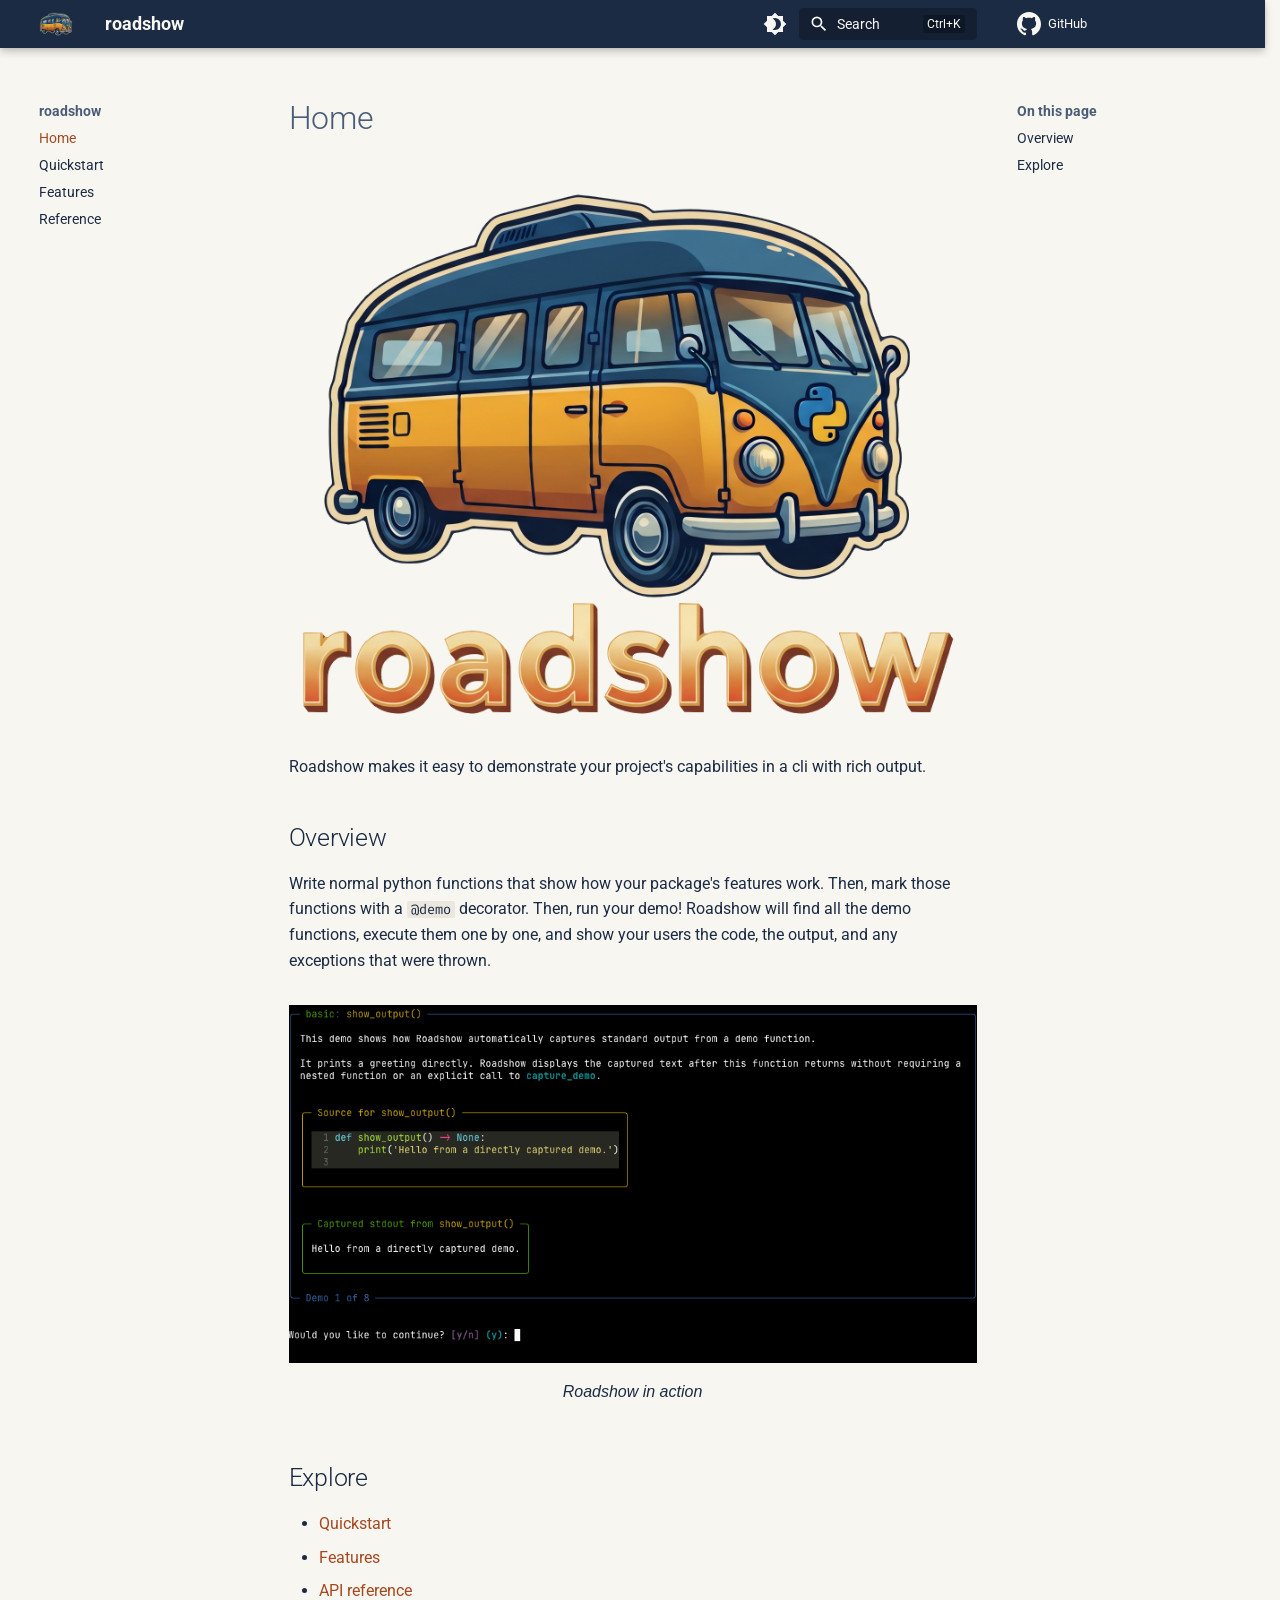
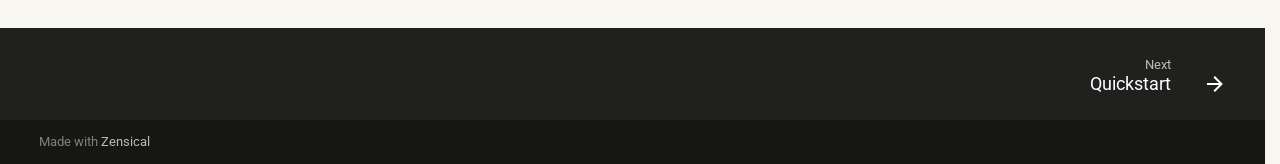
==== commit 2d13f394: "deploy: 996c2322e0e270a79e870ab0c18d8d0d2e851d20" ====
--- a/index.html
+++ b/index.html
@@ -474,6 +474,12 @@
 <p>Write normal python functions that show how your package's features work. Then, mark those functions with a <code>@demo</code>
 decorator. Then, run your demo! Roadshow will find all the demo functions, execute them one by one, and show your users
 the code, the output, and any exceptions that were thrown.</p>
+<figure>
+<p><img alt="roadshow-screenshot" src="static/roadshow-screenshot.png" /></p>
+<figcaption>
+<p>Roadshow in action</p>
+</figcaption>
+</figure>
 <h2 id="explore">Explore</h2>
 <ul>
 <li><a href="quickstart/">Quickstart</a></li>
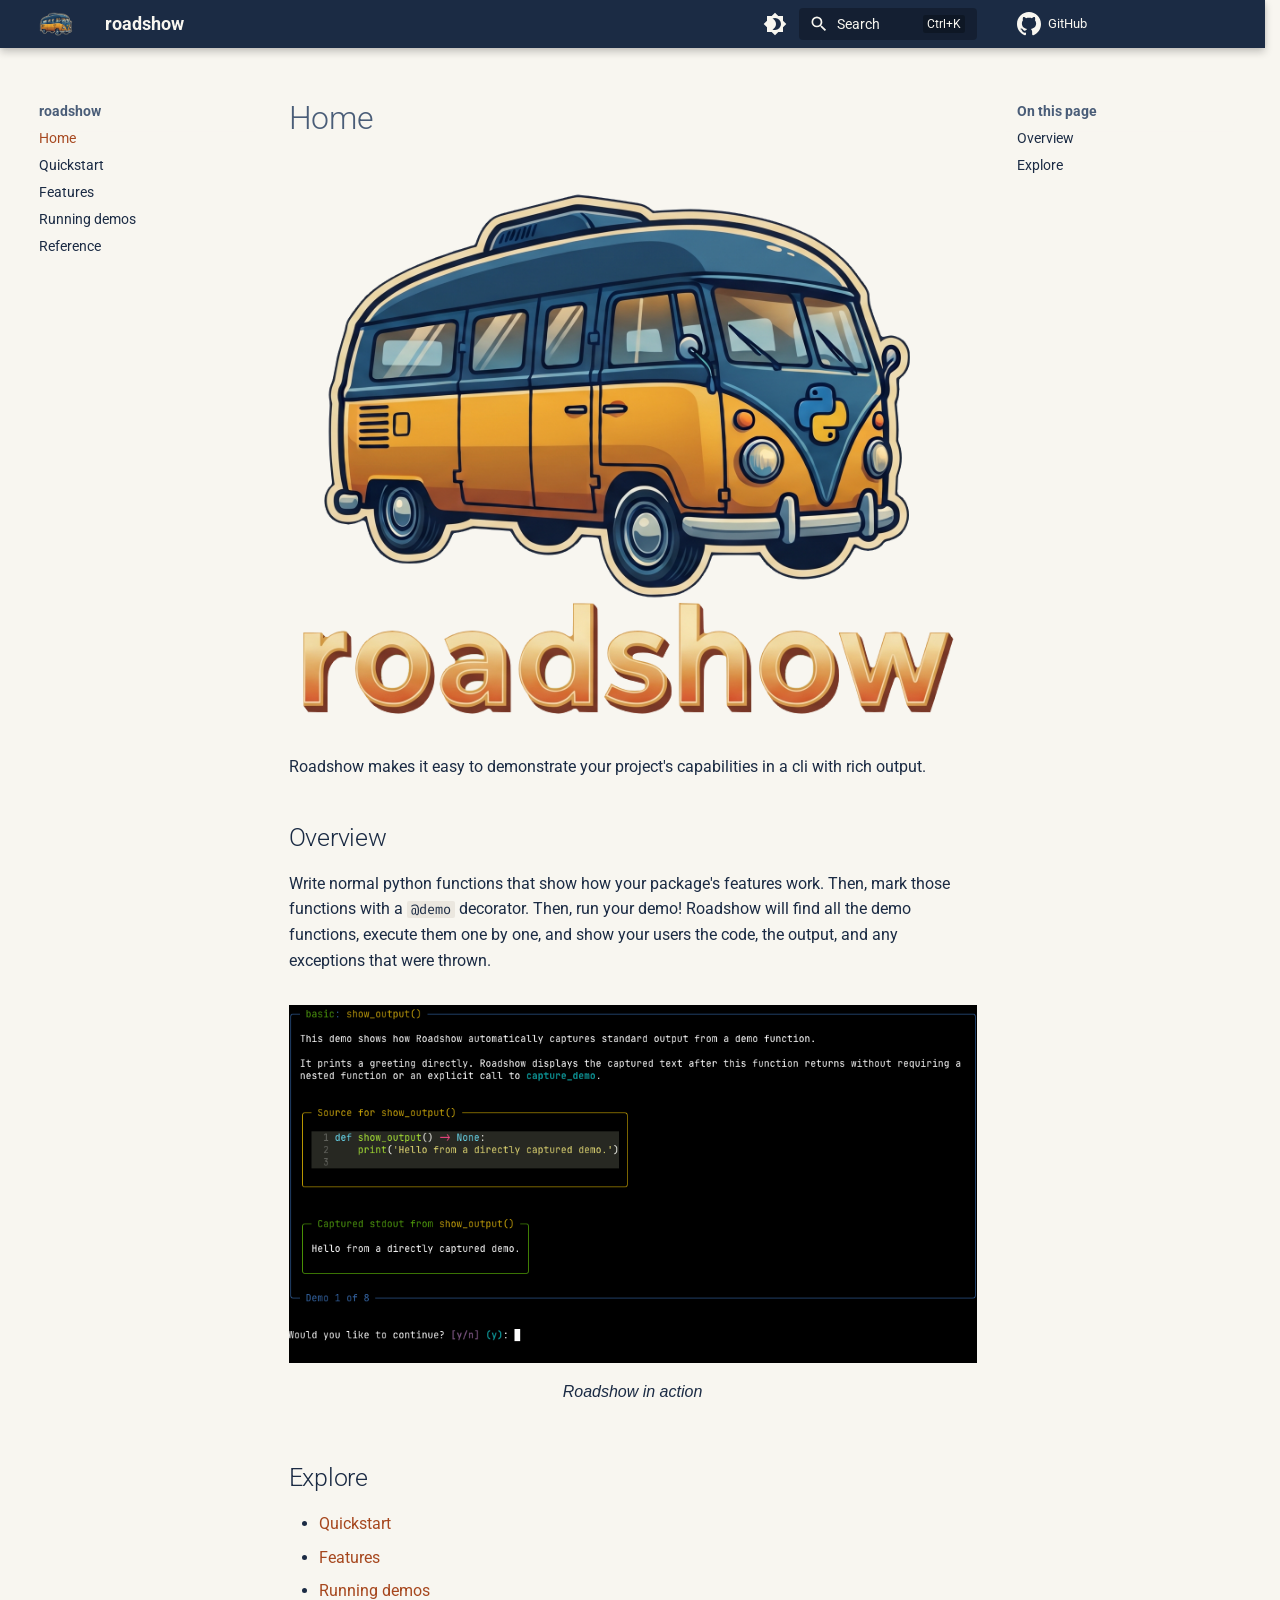
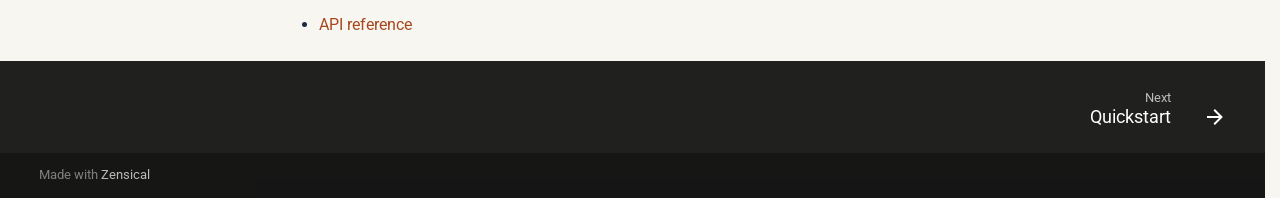
==== commit 2330747f: "deploy: f7651b53f7984672803516a02826afeda65be1ad" ====
--- a/index.html
+++ b/index.html
@@ -379,6 +379,32 @@
   
   
     <li class="md-nav__item">
+      <a href="./running/" class="md-nav__link">
+        
+  
+  
+  <span class="md-ellipsis">
+    
+  
+  Running demos
+
+    
+  </span>
+  
+  
+
+      </a>
+    </li>
+  
+
+    
+      
+      
+  
+  
+  
+  
+    <li class="md-nav__item">
       <a href="./reference/" class="md-nav__link">
         
   
@@ -484,6 +510,7 @@
 <ul>
 <li><a href="quickstart/">Quickstart</a></li>
 <li><a href="features/">Features</a></li>
+<li><a href="running/">Running demos</a></li>
 <li><a href="reference/">API reference</a></li>
 </ul>
 
